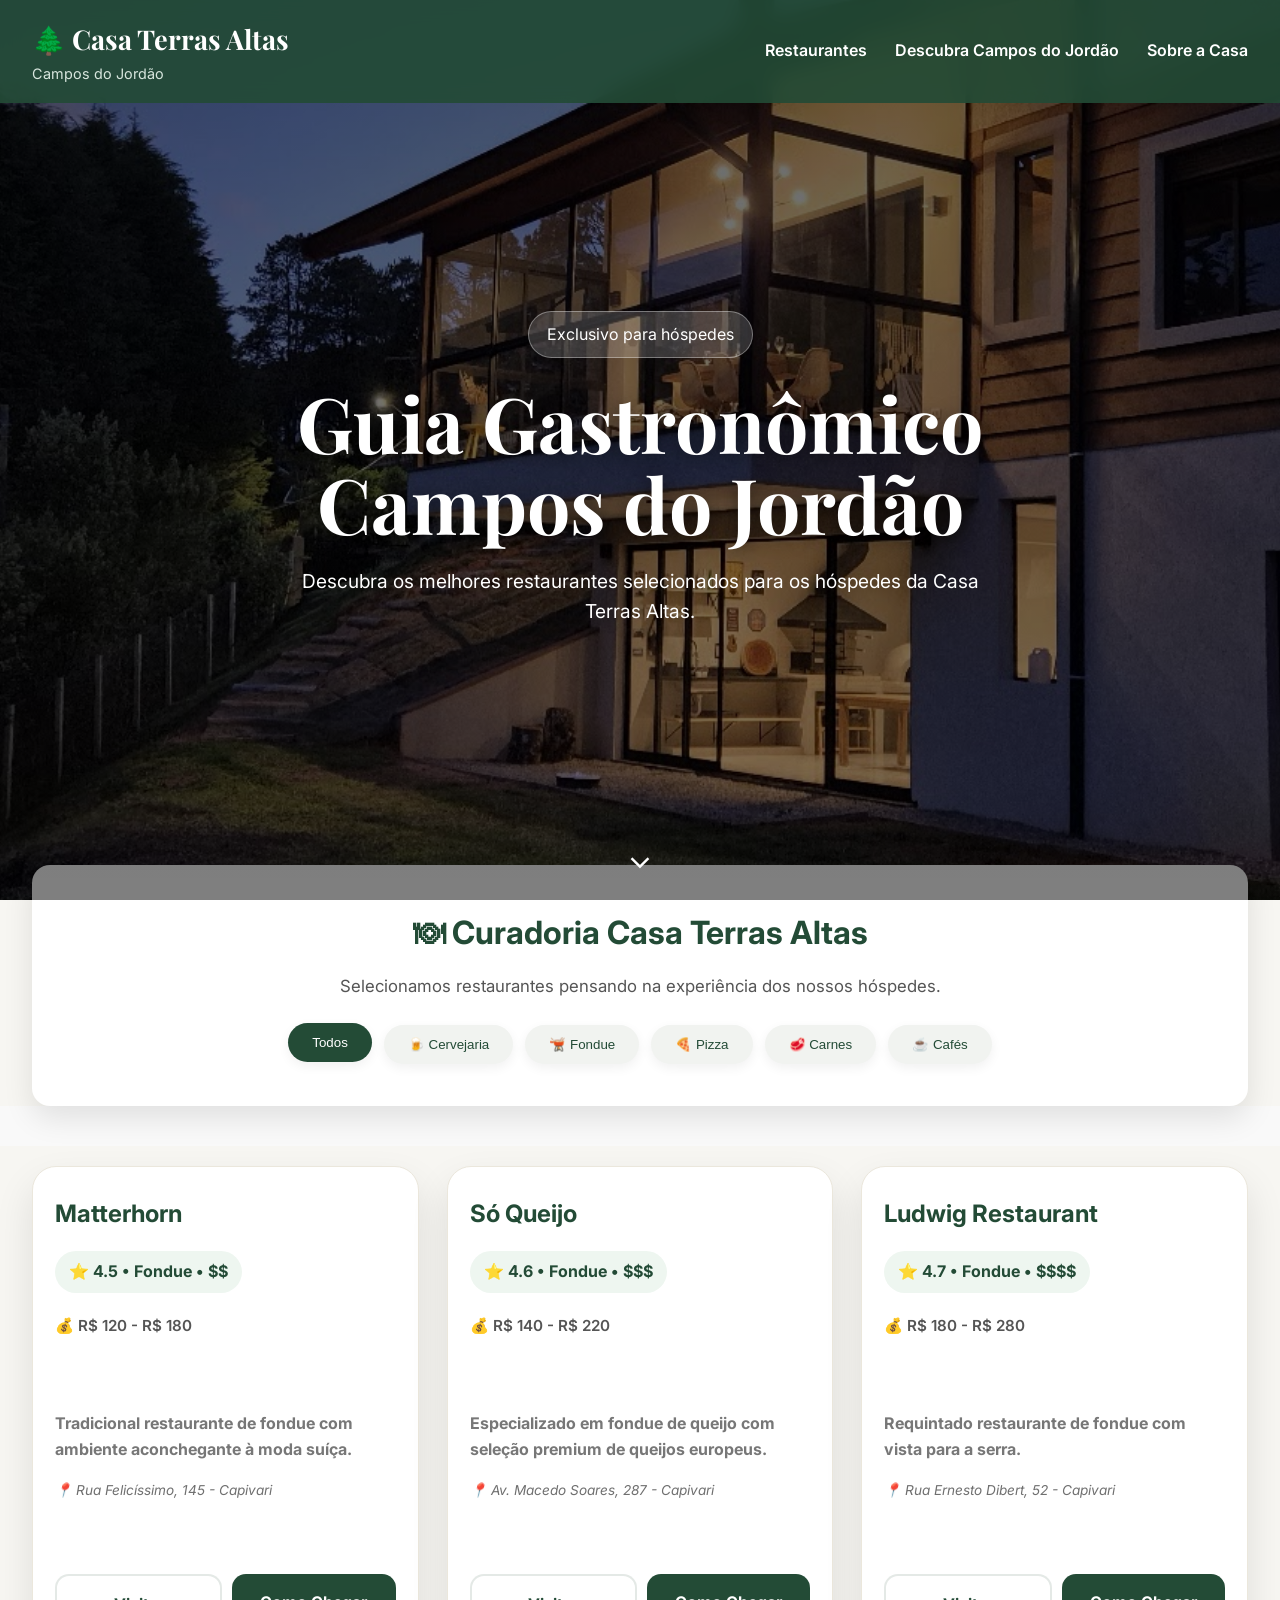
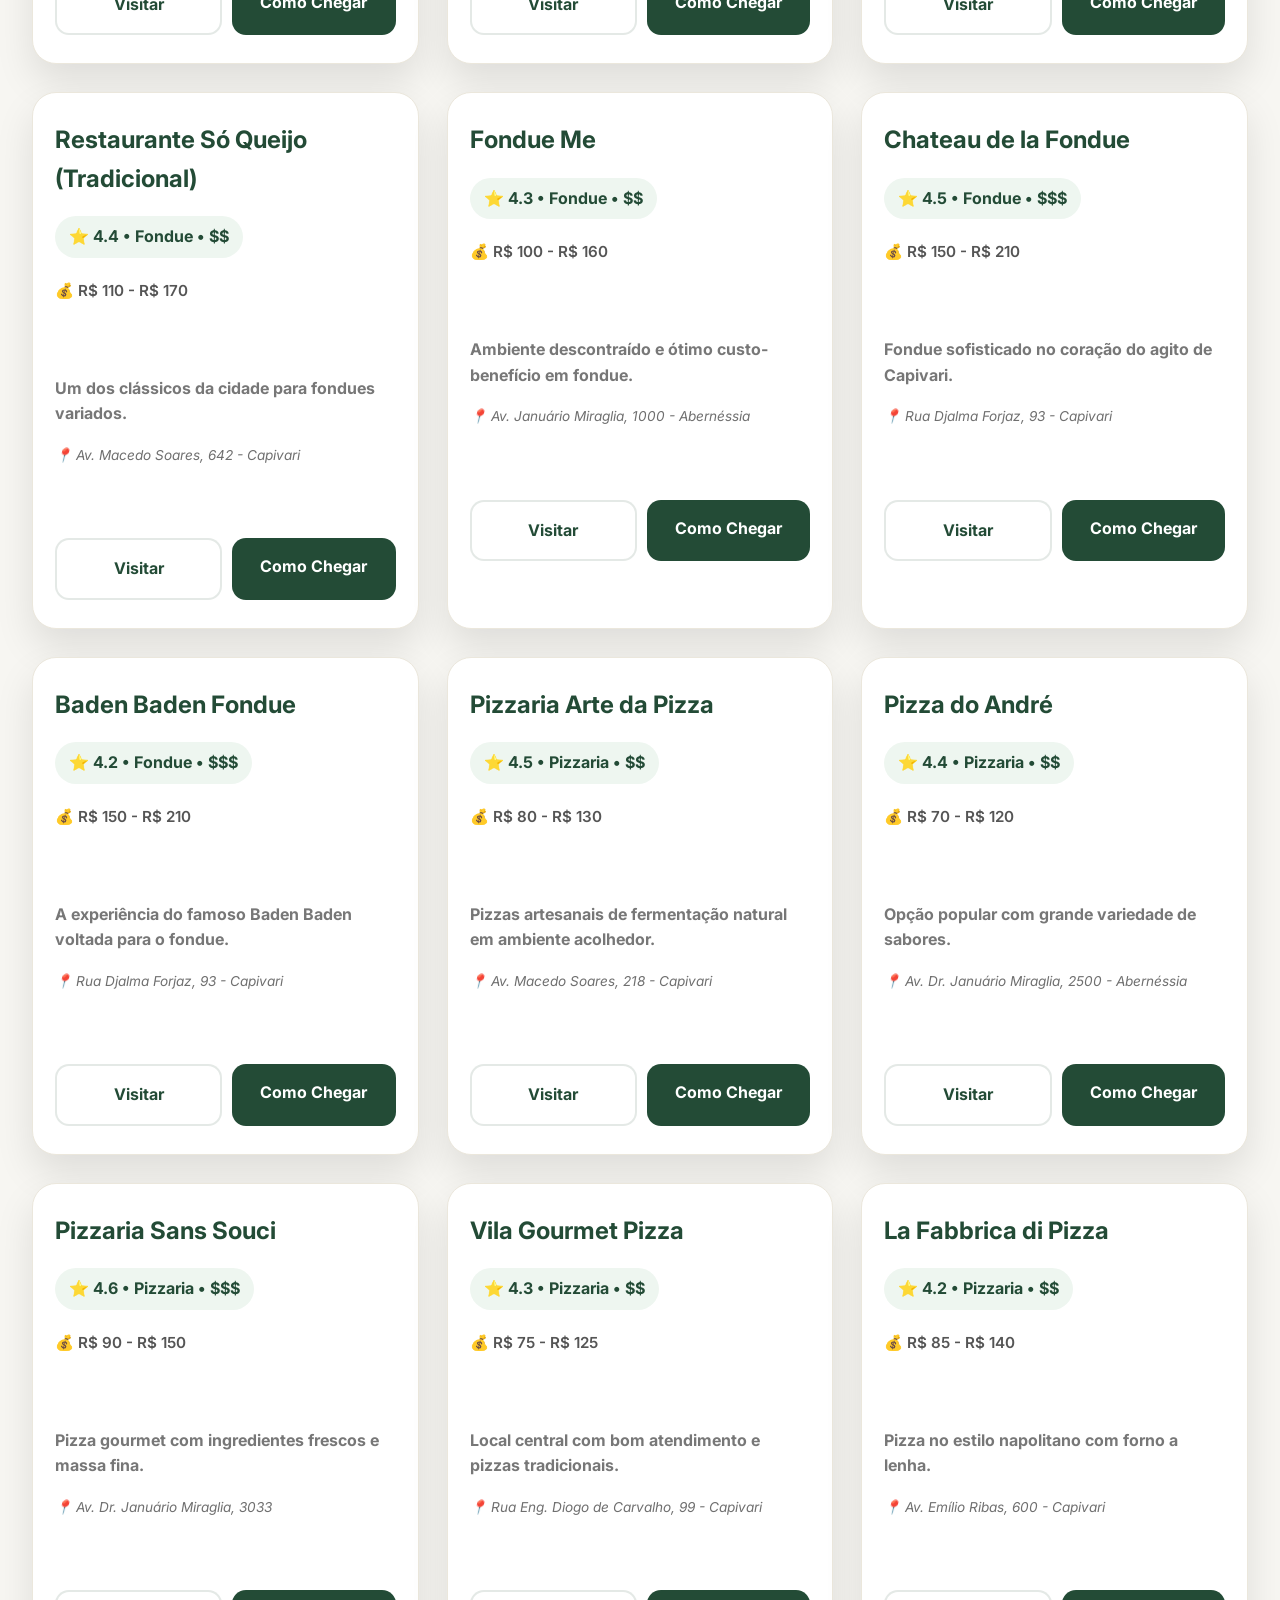
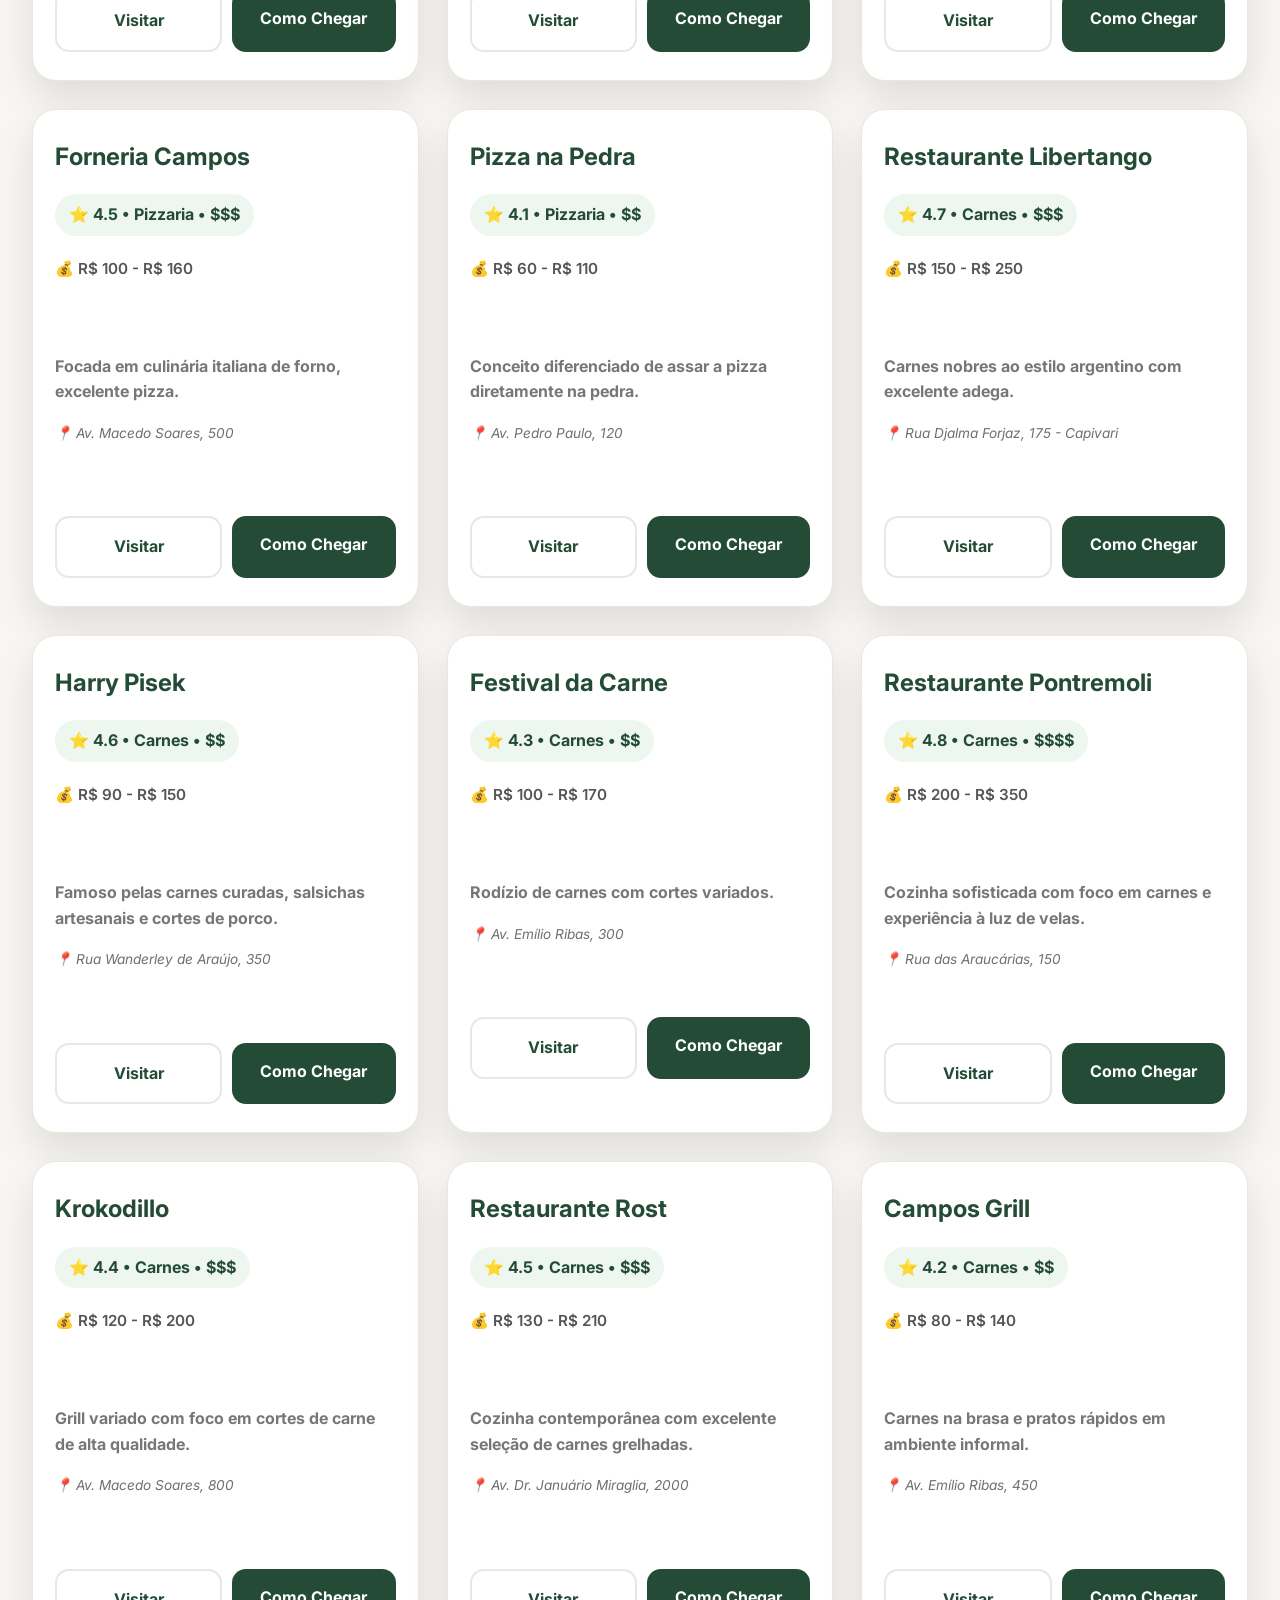
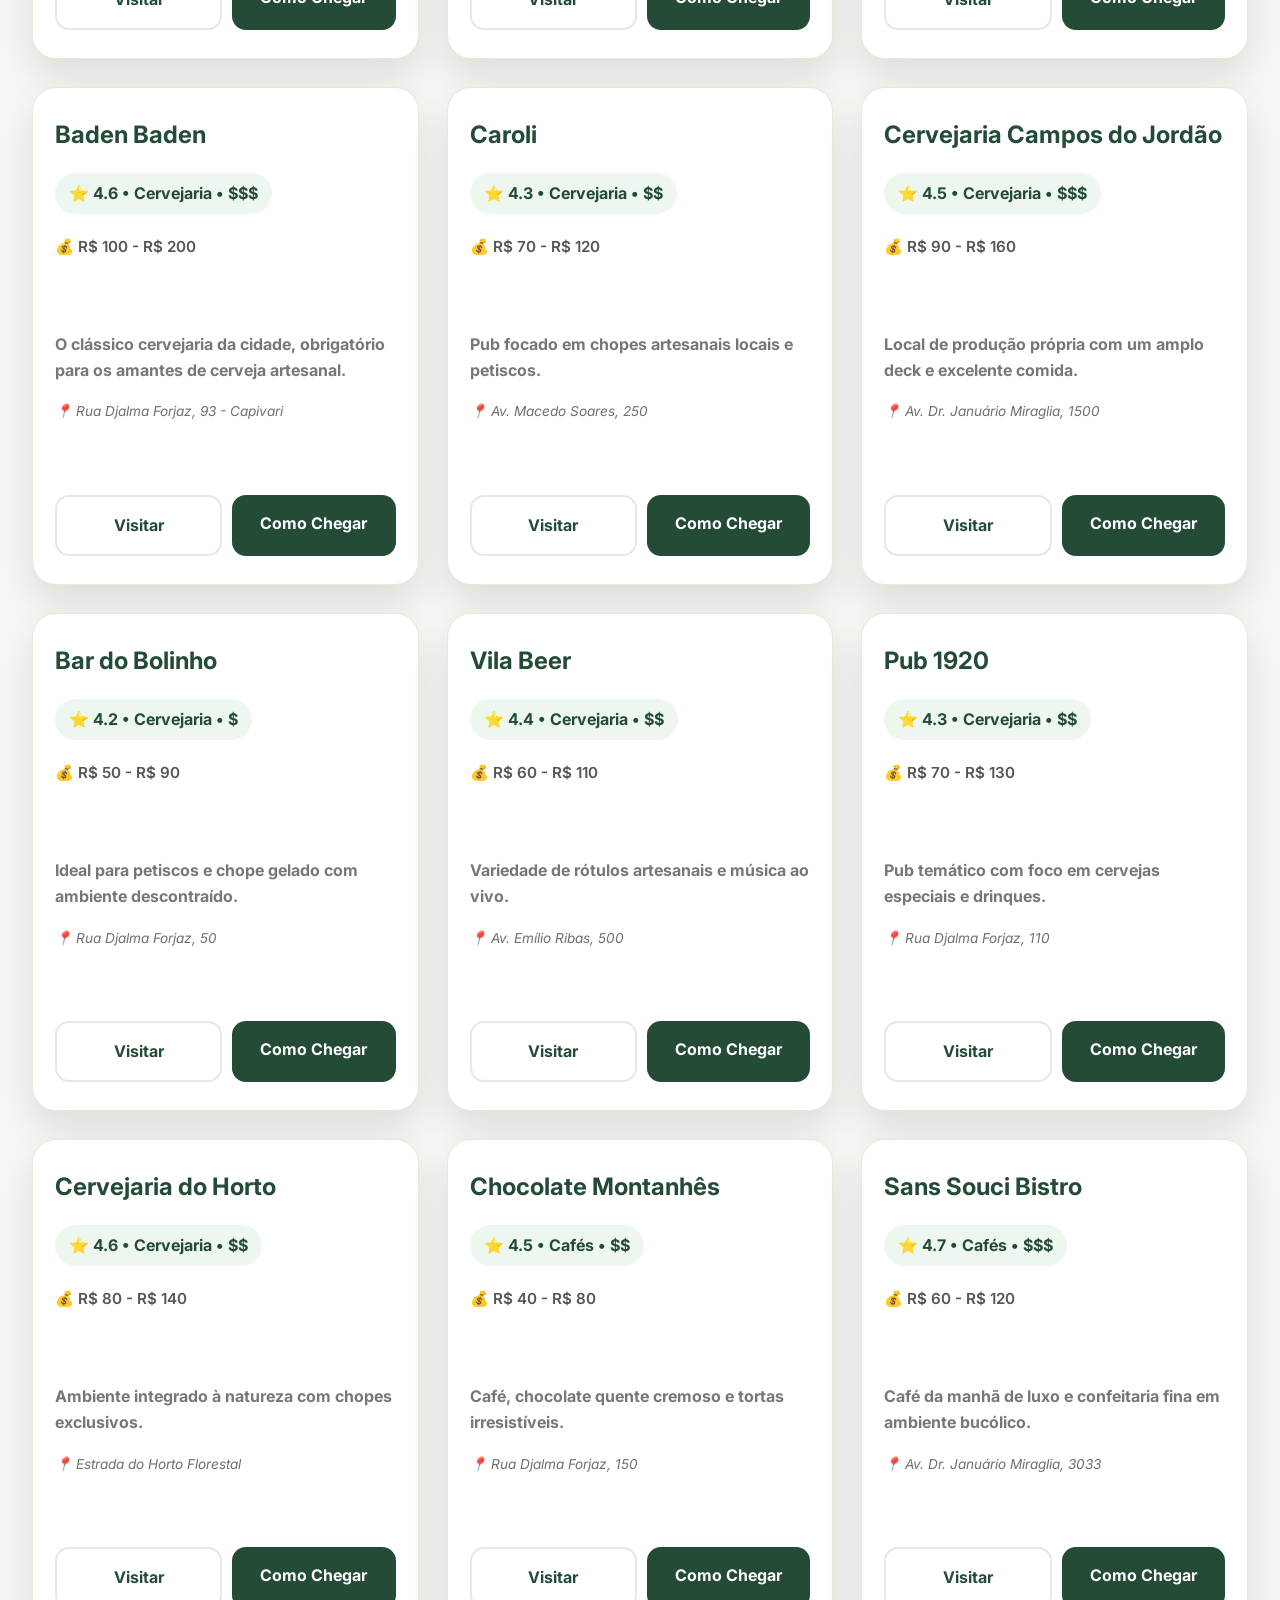
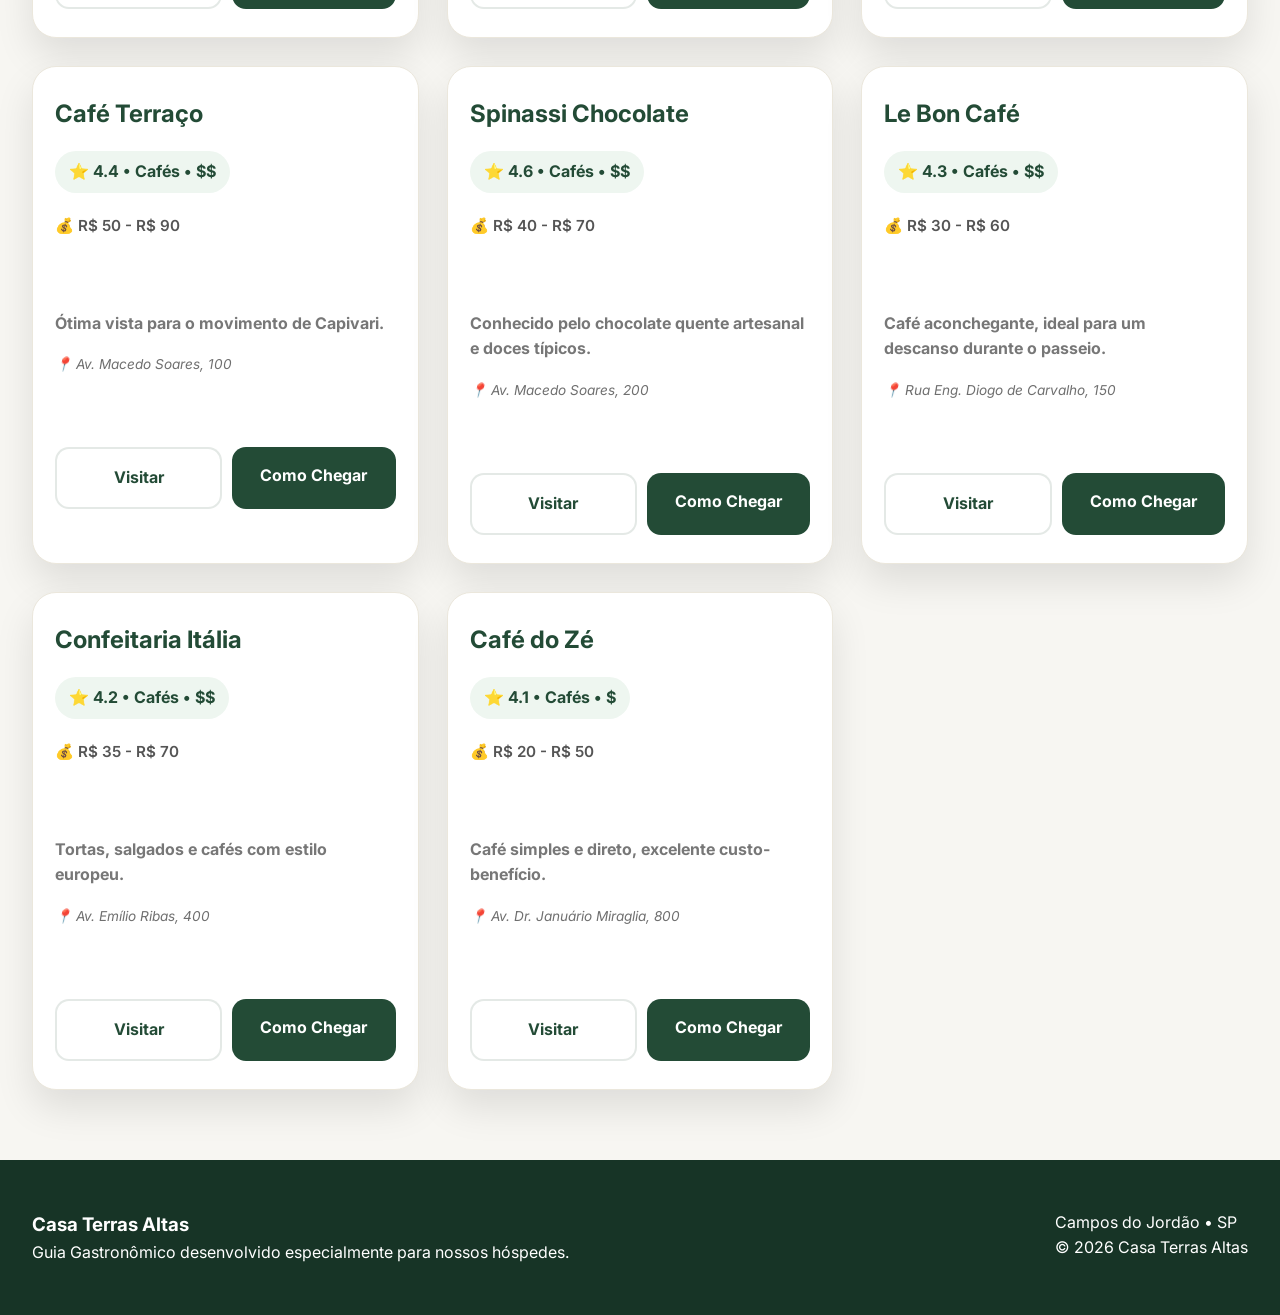
==== index.html @ 81173792 "Add files via upload" ====
<!DOCTYPE html>
<html lang="pt-BR">

<head>

    <meta charset="UTF-8">

    <meta name="viewport"
        content="width=device-width, initial-scale=1.0">

    <title>

        Guia Gastronômico • Casa Terras Altas

    </title>

    <meta name="description"
        content="Os melhores restaurantes de Campos do Jordão para hóspedes da Casa Terras Altas.">

    <link rel="preconnect"
        href="https://fonts.googleapis.com">

    <link rel="preconnect"
        href="https://fonts.gstatic.com"
        crossorigin>

    <link href="https://fonts.googleapis.com/css2?family=Inter:wght@300;400;500;600;700&family=Playfair+Display:wght@600;700&display=swap"
        rel="stylesheet">

    <link rel="stylesheet"
        href="style.css">

</head>

<body>

<header>

<div class="container">

<div class="logo">

<h1>

🌲 Casa Terras Altas

</h1>

<p>

Campos do Jordão

</p>

</div>

<nav>
            <a href="index.html">Restaurantes</a>
            <a href="o_que_fazer.html">Descubra Campos do Jordão</a>
            <a href="sobre_a_casa.html">Sobre a Casa</a>
        </nav>

</div>

</header>


<section class="hero">
    <img class="hero-bg" src="hero_casa_terras_altas.png" alt="Casa Terras Altas">
    <div class="hero-overlay"></div>
    <div class="hero-content">
        <span class="hero-tag">Exclusivo para hóspedes</span>
        <h2>Guia Gastronômico<br>Campos do Jordão</h2>
        <p>Descubra os melhores restaurantes selecionados para os hóspedes da Casa Terras Altas.</p>
    </div>
    <div class="scroll-down">⌄</div>
</section>


<section class="intro">
<div class="container">
<div class="intro-card">
<h3>🍽 Curadoria Casa Terras Altas</h3>
<p>Selecionamos restaurantes pensando na experiência dos nossos hóspedes.</p>
<div class="intro-features experience-grid">
    <button class="active" onclick="filtrarPorExperiencia('Todos')">Todos</button>
    <button onclick="filtrarPorExperiencia('cervejaria')">🍺 Cervejaria</button>
    <button onclick="filtrarPorExperiencia('fondue')">🫕 Fondue</button>
    <button onclick="filtrarPorExperiencia('pizza')">🍕 Pizza</button>
    <button onclick="filtrarPorExperiencia('carnes')">🥩 Carnes</button>
    <button onclick="filtrarPorExperiencia('cafés')">☕ Cafés</button>
</div>
</div>
</div>
</section>

<section class="collections">
    <div class="container">
        <!-- Coleções removidas daqui -->
    </div>
</section>
<main>

<div class="container">

<section

id="restaurantGrid"

class="restaurant-grid">

<!--

Todos os cards serão criados automaticamente
pelo script.js

-->

</section>

</div>

</main>
<footer>

<div class="container footer-content">

<div>

<h3>

Casa Terras Altas

</h3>

<p>

Guia Gastronômico desenvolvido especialmente para nossos hóspedes.

</p>

</div>

<div>

<p>

Campos do Jordão • SP

</p>

<p>

© 2026 Casa Terras Altas

</p>

</div>

</div>

</footer>

<script src="script.js"></script>

</body>

</html>
---- style.css ----
/* ==========================================================
   Guia Gastronômico Casa Terras Altas
   style.css - V1
   ========================================================== */

:root{
  --primary:#234b36;
  --primary-dark:#173426;
  --accent:#d4af37;
  --bg:#f7f6f2;
  --white:#ffffff;
  --text:#2c2c2c;
  --muted:#6f6f6f;
  --radius:18px;
  --shadow:0 12px 30px rgba(0,0,0,.10);
  --container:1200px;
}

*{margin:0;padding:0;box-sizing:border-box}

html{scroll-behavior:smooth}

body{
  font-family:Inter,Arial,sans-serif;
  background:var(--bg);
  color:var(--text);
  line-height:1.6;
}

img{display:block;max-width:100%}

a{text-decoration:none;color:inherit}

.container{
  width:min(92%,var(--container));
  margin:auto;
}

header{
  position:fixed;
  top:0;
  left:0;
  width:100%;
  z-index:1000;
  background:rgba(35,75,54,.90);
  backdrop-filter:blur(10px);
}

header .container{
  display:flex;
  justify-content:space-between;
  align-items:center;
  padding:18px 0;
}

.logo h1{
  color:#fff;
  font-family:"Playfair Display",serif;
  font-size:1.7rem;
}

.logo p{
  color:#d8e6de;
  font-size:.9rem;
}

nav{
  display:flex;
  gap:28px;
}

nav a{
  color:#fff;
  font-weight:600;
  transition:.3s;
}

nav a:hover{
  color:var(--accent);
}

.hero{
  min-height:85vh;
  background:
  linear-gradient(rgba(0,0,0,.45),rgba(0,0,0,.55)),
  url("https://images.unsplash.com/photo-1516483638261-f4dbaf036963?auto=format&fit=crop&w=1800&q=80")
  center/cover no-repeat;
  display:flex;
  align-items:center;
  justify-content:center;
  text-align:center;
  padding:120px 20px 60px;
}

.hero-content{
  max-width:760px;
}

.hero-tag{
  display:inline-block;
  background:rgba(255,255,255,.15);
  color:#fff;
  border:1px solid rgba(255,255,255,.25);
  padding:10px 18px;
  border-radius:50px;
  margin-bottom:20px;
}

.hero h2{
  color:#fff;
  font-family:"Playfair Display",serif;
  font-size:clamp(2.4rem,5vw,4.5rem);
  margin-bottom:18px;
}

.hero p{
  color:#eee;
  font-size:1.15rem;
  margin-bottom:35px;
}

.search-box{
  display:flex;
  gap:12px;
  justify-content:center;
  flex-wrap:wrap;
}

.search-box input{
  width:min(520px,100%);
  padding:18px 22px;
  border:none;
  border-radius:999px;
  font-size:1rem;
}

.search-box button{
  background:var(--accent);
  border:none;
  border-radius:999px;
  padding:18px 28px;
  font-weight:700;
  cursor:pointer;
}

.intro{
  margin-top:-50px;
  position:relative;
}

.intro-card{
  background:#fff;
  border-radius:var(--radius);
  padding:36px;
  box-shadow:var(--shadow);
}

/* Seção de Experiências e Coleções */
.categories {
    padding: 40px 0;
}

.experience-grid, .collections-grid {
    display: flex;
    flex-wrap: wrap;
    gap: 12px;
    margin-top: 20px;
    justify-content: center;
}

.categories h2, .collections h3 {
    text-align: center;
    margin-bottom: 10px;
    color: var(--primary);
    font-family: 'Playfair Display', serif;
}

.collections {
    padding: 20px 0;
    background-color: #f9f9f9;
}

.categories button, .collections-grid button {
    padding: 12px 24px;
    border: none;
    border-radius: 25px;
    background: white;
    color: var(--primary);
    font-weight: 500;
    cursor: pointer;
    transition: all 0.3s ease;
    box-shadow: 0 4px 12px rgba(0,0,0,0.06);
}

.categories button:hover, .collections-grid button:hover, 
.categories button.active {
    background: var(--primary);
    color: white;
    transform: translateY(-2px);
}

.stats{
  padding:30px 0 50px;
}

.stats .container{
  display:grid;
  grid-template-columns:repeat(auto-fit,minmax(180px,1fr));
  gap:20px;
}

.stats .container>div{
  background:#fff;
  border-radius:var(--radius);
  padding:28px;
  text-align:center;
  box-shadow:var(--shadow);
}

.stats strong{
  display:block;
  font-size:2rem;
  color:var(--primary);
}

.restaurant-grid{
  display:grid;
  grid-template-columns:repeat(auto-fit,minmax(330px,1fr));
  gap:28px;
  padding:20px 0 70px;
}

.restaurant-card{
  background:#fff;
  border-radius:var(--radius);
  overflow:hidden;
  box-shadow:var(--shadow);
  transition:.3s;
}

.restaurant-card:hover{
  transform:translateY(-8px);
}

.restaurant-card img{
  height:240px;
  width:100%;
  object-fit:cover;
}

.restaurant-content{
  padding:22px;
}

.restaurant-content h3{
  margin-bottom:10px;
}

/* estilo para cards sem imagem */
.restaurant-card.no-image .restaurant-content,
.restaurant-content.no-image{
  padding:28px 22px;
}

.map-button{
  display:inline-block;
  background:var(--primary);
  color:#fff;
  padding:12px 18px;
  border-radius:12px;
  font-weight:700;
  text-decoration:none;
}

.map-button:hover{
  background:var(--primary-dark);
}

/* ações dos cards: dois botões lado a lado */
.card-actions{
  display:flex;
  gap:10px;
  margin-top:8px;
}
.card-actions a,
.card-actions button{
  flex:1;
  text-align:center;
  padding:12px 14px;
  border-radius:12px;
  font-weight:700;
  cursor:pointer;
  border:none;
}
.card-actions .visit-button{
  background:#fff;
  color:var(--primary);
  border:2px solid rgba(35,75,54,.12);
}
.card-actions .visit-button:hover{
  background:#f4f6f4;
}
.card-actions .visit-button.disabled{
  opacity:.55;
  cursor:not-allowed;
}

/* Estilos para informações de preço, horário e endereço */
.price-info{
  font-weight:600;
  color:var(--accent);
  margin:10px 0 8px 0 !important;
  font-size:0.95rem;
}

.horario-info{
  font-size:0.9rem;
  color:var(--primary);
  margin:4px 0 8px 0 !important;
  font-weight:500;
}

.endereco-info{
  font-size:0.85rem;
  color:var(--muted);
  margin:8px 0 0 0 !important;
  font-style:italic;
}

@media (max-width:420px){
  .card-actions{flex-direction:column}
}

footer{
  background:var(--primary-dark);
  color:#fff;
  padding:50px 0;
}

.footer-content{
  display:flex;
  justify-content:space-between;
  gap:30px;
  flex-wrap:wrap;
}

@media (max-width:768px){

nav{
 display:none;
}

.hero{
 min-height:70vh;
}

.hero h2{
 font-size:2.5rem;
}

.restaurant-grid{
 grid-template-columns:1fr;
}

.footer-content{
 flex-direction:column;
}

}


/* ===== Sprint 1 Hero ===== */
.hero{
 min-height:100vh;
 background:
 linear-gradient(rgba(0,0,0,.50),rgba(0,0,0,.60)),
 url("https://images.unsplash.com/photo-1519046904884-53103b34b206?auto=format&fit=crop&w=1800&q=80")
 center/cover no-repeat;
}
.hero-content{max-width:900px}
.hero-tag{font-size:1rem;padding:12px 22px;}
.hero h2{font-size:clamp(3rem,6vw,5rem);line-height:1.1}
.hero p{font-size:1.25rem;max-width:720px;margin:25px auto 35px}
.search-box input{
 width:min(700px,95%);
 padding:22px 28px;
 font-size:1.08rem;
 box-shadow:0 10px 30px rgba(0,0,0,.25);
}
.scroll-down{
 position:absolute;
 bottom:30px;
 left:50%;
 transform:translateX(-50%);
 color:white;
 font-size:2.2rem;
 animation:bounce 2s infinite;
}
@keyframes bounce{
0%,100%{transform:translateX(-50%) translateY(0)}
50%{transform:translateX(-50%) translateY(10px)}
}


/* ===== Sprint 2 ===== */
.intro{margin-top:-35px}
.intro-card{
padding:42px;
text-align:center;
}
.intro-card h3{
font-size:2rem;
color:var(--primary);
margin-bottom:15px;
}
.intro-card p{
font-size:1.05rem;
margin-bottom:25px;
color:#555;
}
.intro-features{
display:flex;
justify-content:center;
gap:15px;
flex-wrap:wrap;
}
.intro-features span{
background:#f4f6f4;
padding:12px 18px;
border-radius:30px;
font-weight:600;
box-shadow:0 4px 10px rgba(0,0,0,.08);
}
.categories{padding:25px 0 10px;}
.categories button{
padding:14px 22px;
font-weight:600;
border-radius:40px;
}
.categories button:hover,
.categories button.active{
transform:translateY(-2px);
}
.stats{padding:15px 0 35px;}
.stats .container>div{
padding:24px;
border-top:4px solid var(--accent);
}


/* ===== Sprint 3 - Cards ===== */
.container{
  width:min(95%,1450px);
}
.restaurant-grid{
  grid-template-columns:repeat(auto-fit,minmax(360px,1fr));
  gap:22px;
}
.restaurant-card{
  border-radius:22px;
  overflow:hidden;
  border:1px solid #ececec;
  box-shadow:0 12px 28px rgba(0,0,0,.10);
  transition:.35s;
}
.restaurant-card:hover{
 transform:translateY(-8px);
 box-shadow:0 18px 38px rgba(0,0,0,.18);
}
.restaurant-card img{
 height:260px;
}
.restaurant-content{
 padding:24px;
 display:flex;
 flex-direction:column;
 gap:10px;
}
.restaurant-content h3{
 font-size:1.45rem;
 color:#234b36;
}
.restaurant-content p:nth-of-type(1){
 display:inline-block;
 background:#eef7f1;
 width:max-content;
 padding:6px 12px;
 border-radius:30px;
 font-weight:600;
 color:#234b36;
}
.restaurant-content p:nth-of-type(2){
 color:#555;
 line-height:1.7;
 min-height:72px;
}
.restaurant-content p:nth-of-type(3){
 font-weight:600;
 color:#666;
}
.restaurant-content a{
 margin-top:10px;
 display:inline-block;
 background:#234b36;
 color:#fff;
 padding:14px 20px;
 border-radius:12px;
 text-align:center;
 font-weight:700;
 transition:.3s;
}
.restaurant-content a:hover{
 background:#d4af37;
 color:#173426;
}


/* STEP4 HERO */
.hero{position:relative;min-height:100vh;overflow:hidden;display:flex;align-items:center;justify-content:center}
.hero-bg{position:absolute;inset:0;width:100%;height:100%;object-fit:cover;object-position:center center;z-index:0;transform:scale(1.05)}
.hero-overlay{position:absolute;inset:0;background:linear-gradient(rgba(0,0,0,.58),rgba(0,0,0,.50));z-index:1}
.hero-content{position:relative;z-index:2;text-align:center;max-width:900px;padding:40px}
.hero h2{color:#fff;font-size:clamp(3rem,6vw,5rem);line-height:1.05;text-shadow:0 3px 18px rgba(0,0,0,.5)}
.hero p{color:#fff;font-size:1.2rem;max-width:700px;margin:22px auto}
.hero-tag{display:inline-block;background:rgba(255,255,255,.18);border:1px solid rgba(255,255,255,.35);padding:10px 18px;border-radius:30px;color:#fff;margin-bottom:24px}
.search-box{justify-content:center}
.search-box input{width:min(720px,92%);padding:20px 24px;border-radius:40px;border:none;box-shadow:0 15px 35px rgba(0,0,0,.25)}
.scroll-down{position:absolute;bottom:18px;left:50%;transform:translateX(-50%);color:#fff;font-size:2rem;z-index:2}


/* ============================
STEP 4 - PRIORIDADE 2
Categorias + Estatísticas
=============================*/

/* Chips */
.categories{
    margin-top:18px;
    margin-bottom:18px;
}

.categories button{
    padding:16px 26px;
    border-radius:999px;
    border:none;
    background:#fff;
    box-shadow:0 8px 20px rgba(0,0,0,.08);
    font-weight:700;
    transition:.25s;
}

.categories button:hover{
    transform:translateY(-3px);
}

.categories button.active{
    background:#234b36;
    color:#fff;
    box-shadow:0 12px 24px rgba(35,75,54,.35);
}

/* Stats */

.stats{
    margin:10px 0 35px;
}

.stats .stat-card{
    border-radius:18px;
    border:1px solid #ece8dc;
    box-shadow:0 12px 28px rgba(0,0,0,.08);
    transition:.25s;
}

.stats .stat-card:hover{
    transform:translateY(-5px);
}

.stats .number{
    font-size:2.2rem;
    color:#234b36;
    font-weight:800;
}

.stats .label{
    letter-spacing:.5px;
    color:#666;
    font-size:.95rem;
}


/* STEP4 PRIORIDADE3 */
.restaurant-grid{gap:28px}
.restaurant-card{border-radius:24px;overflow:hidden;background:#fff;border:1px solid #ebe7dc;box-shadow:0 18px 38px rgba(0,0,0,.10)}
.restaurant-card img{height:280px;transition:transform .45s}
.restaurant-card:hover img{transform:scale(1.06)}
.restaurant-content{padding:26px}
.restaurant-content h3{color:#234b36;font-size:1.5rem;margin-bottom:8px}
.restaurant-content p:first-of-type{display:inline-block;background:#eef6f0;color:#234b36;padding:8px 14px;border-radius:999px;font-weight:700}
.restaurant-content p:nth-of-type(2){color:#555;line-height:1.7;min-height:72px;margin-top:14px}
.restaurant-content p:nth-of-type(3){margin-top:8px;font-weight:700;color:#777}
.restaurant-content a{display:block;margin-top:18px;text-align:center;background:#234b36;color:#fff;padding:16px;border-radius:14px;font-weight:700}
.restaurant-content a:hover{background:#d4af37;color:#173426}
.intro-features {
    display: flex;
    flex-wrap: wrap;
    gap: 12px;
    margin-top: 20px;
    justify-content: center;
}

.intro-features button {
    padding: 12px 24px;
    border: none;
    border-radius: 25px;
    background: #f1f3f0;
    color: var(--primary);
    font-weight: 500;
    cursor: pointer;
    transition: all 0.3s ease;
    box-shadow: 0 4px 12px rgba(0,0,0,0.06);
}

.intro-features button:hover, 
.intro-features button.active {
    background: var(--primary);
    color: white;
    transform: translateY(-2px);
}
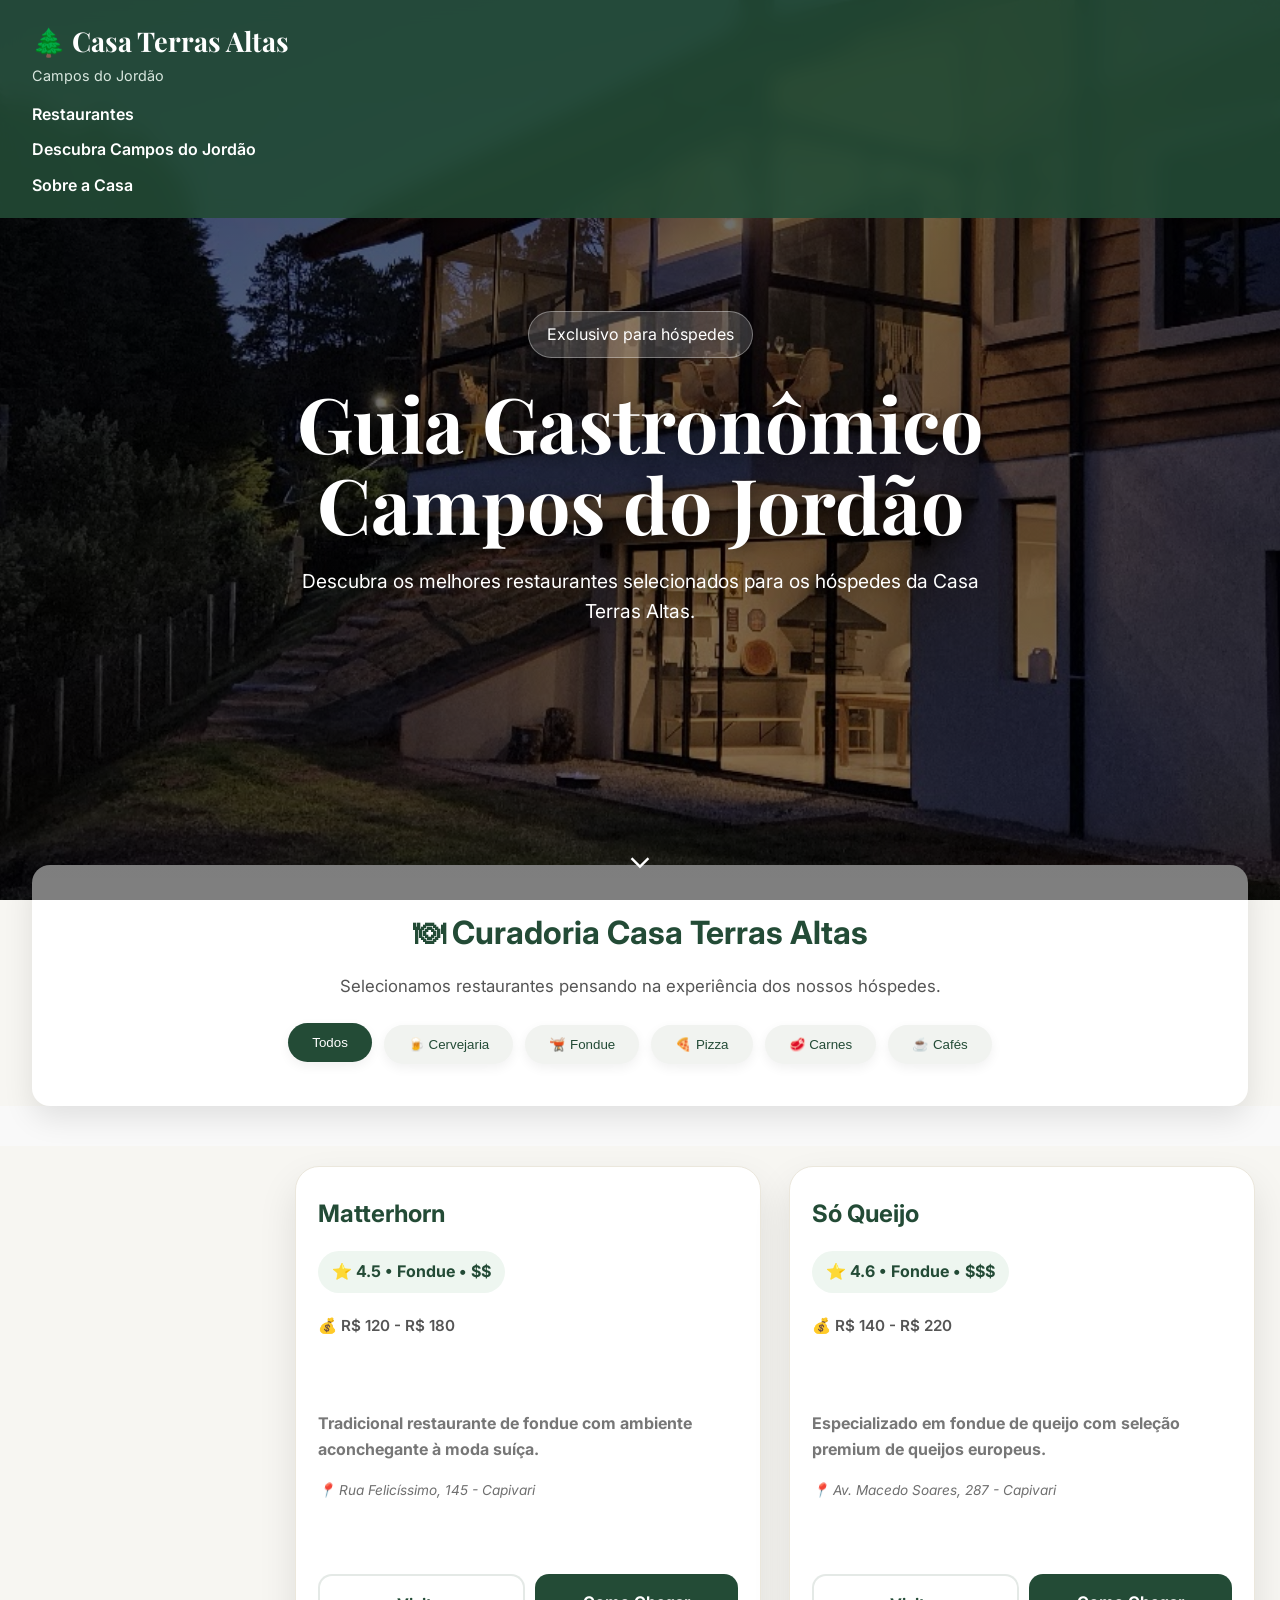
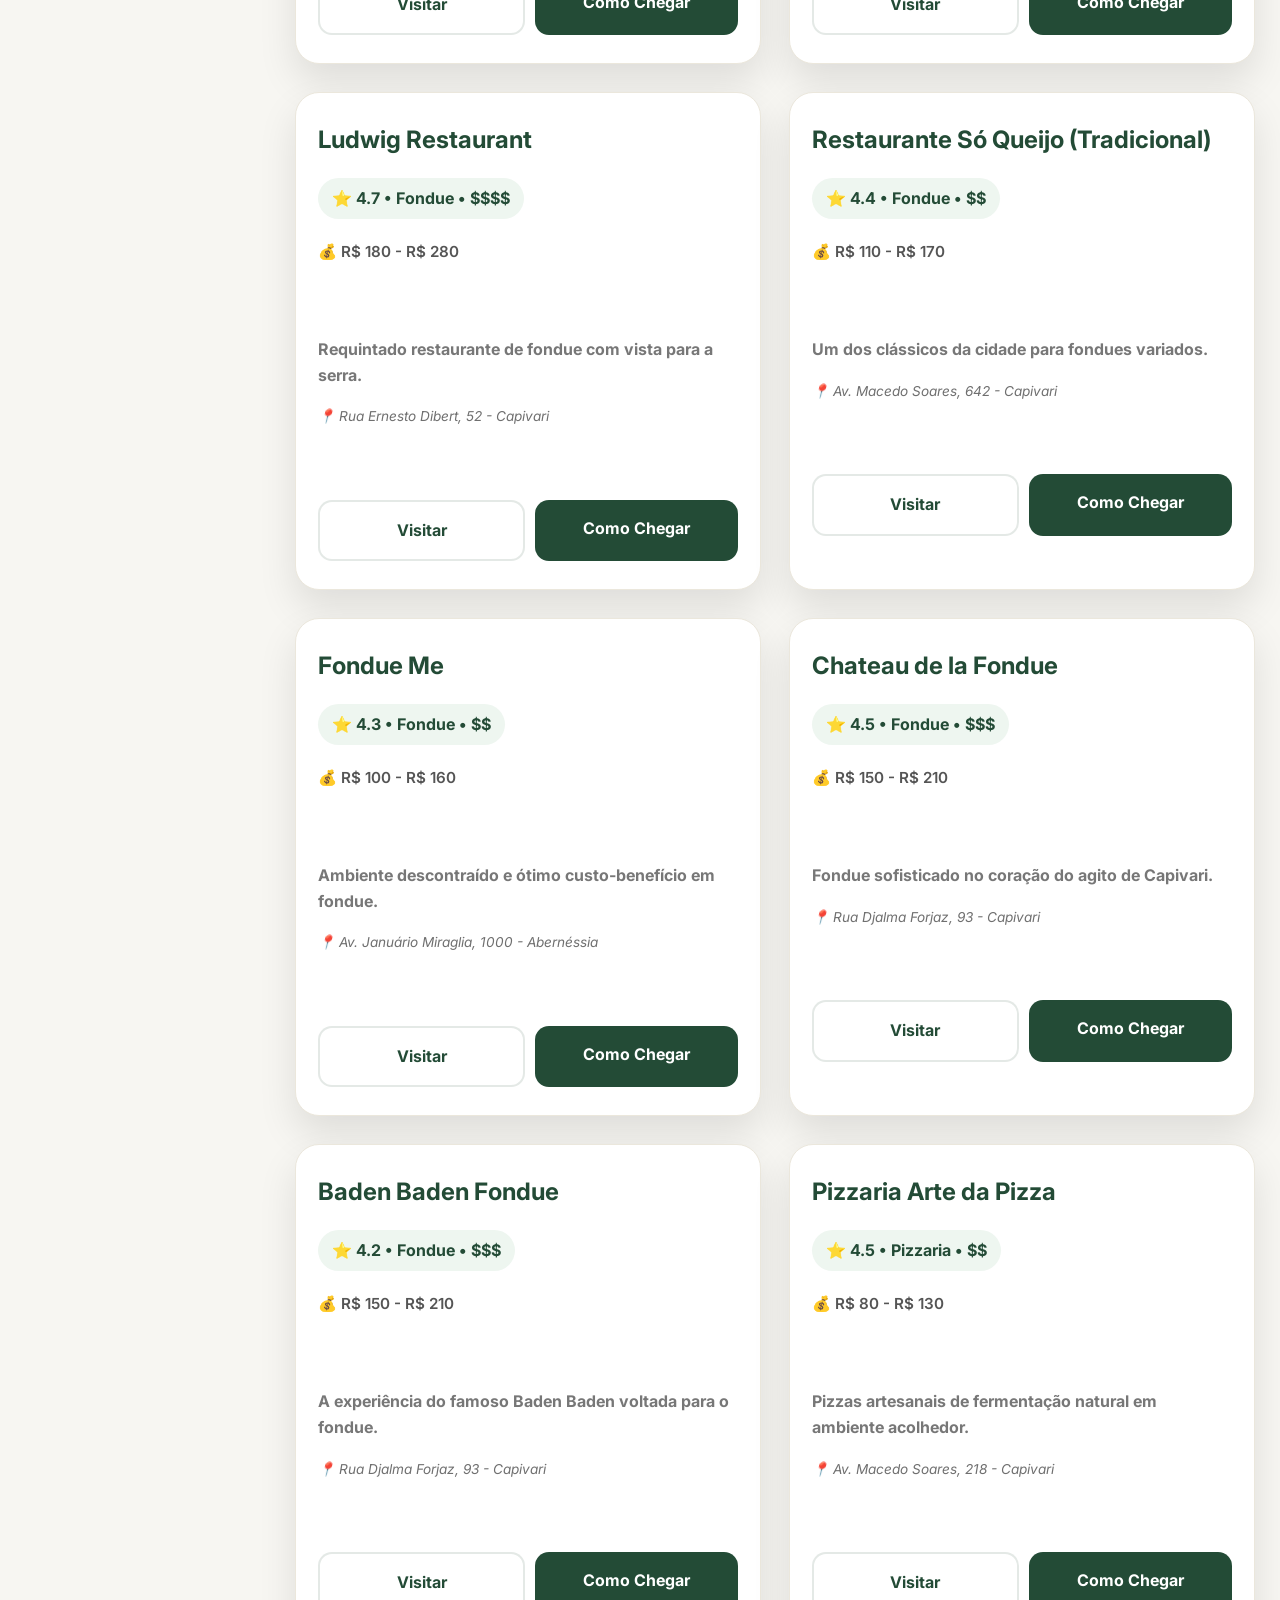
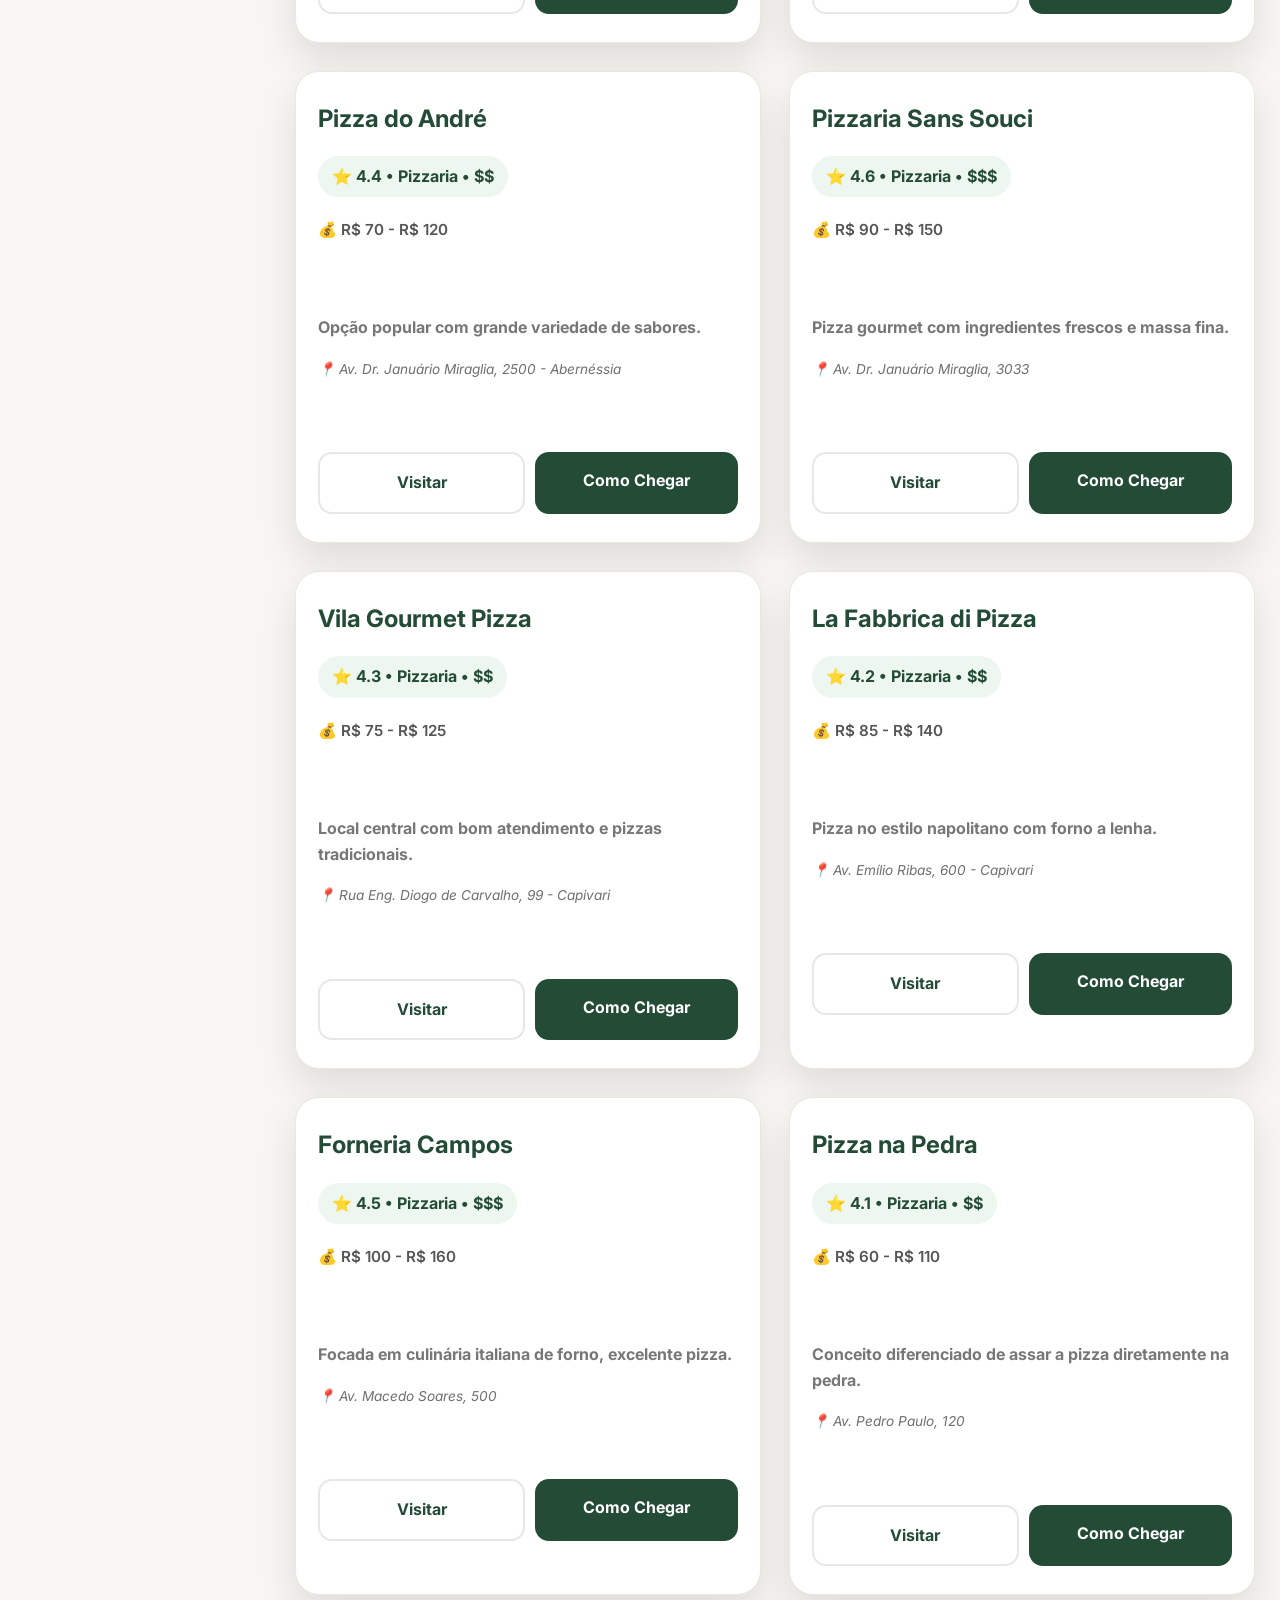
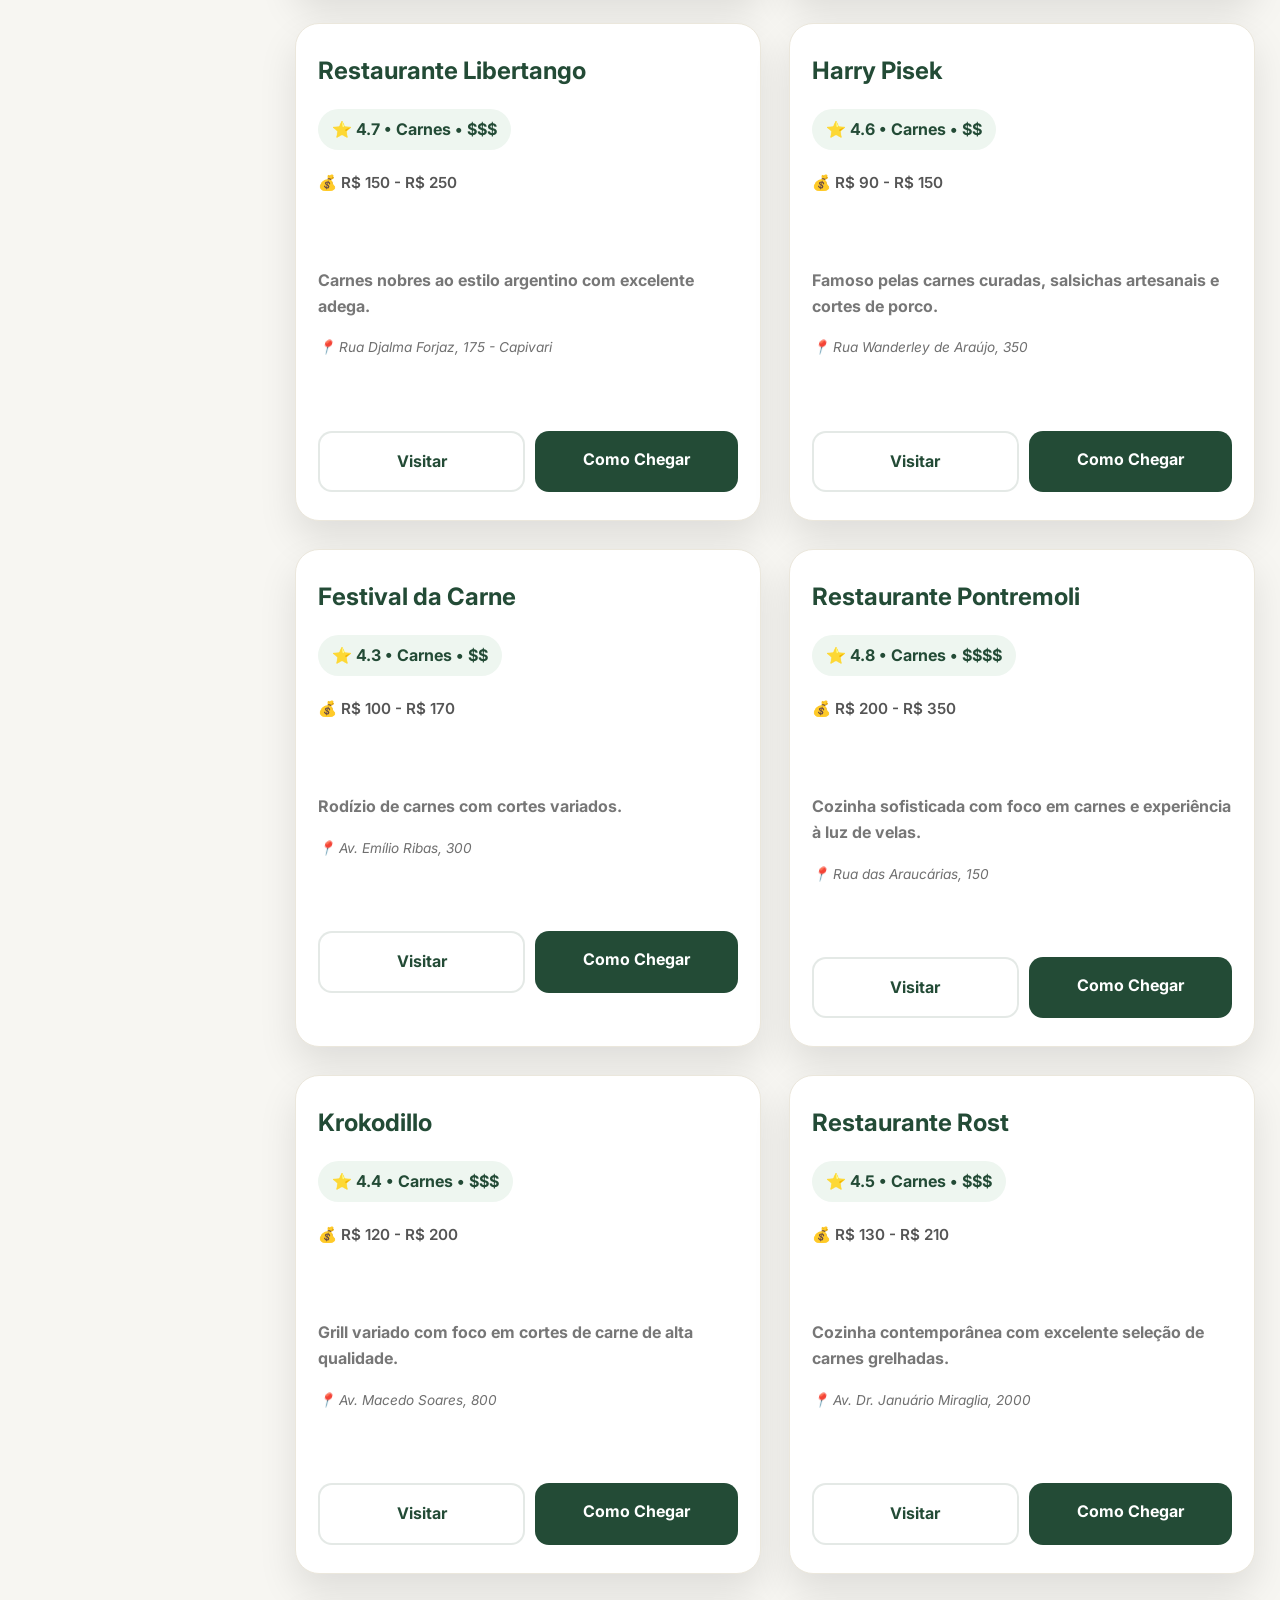
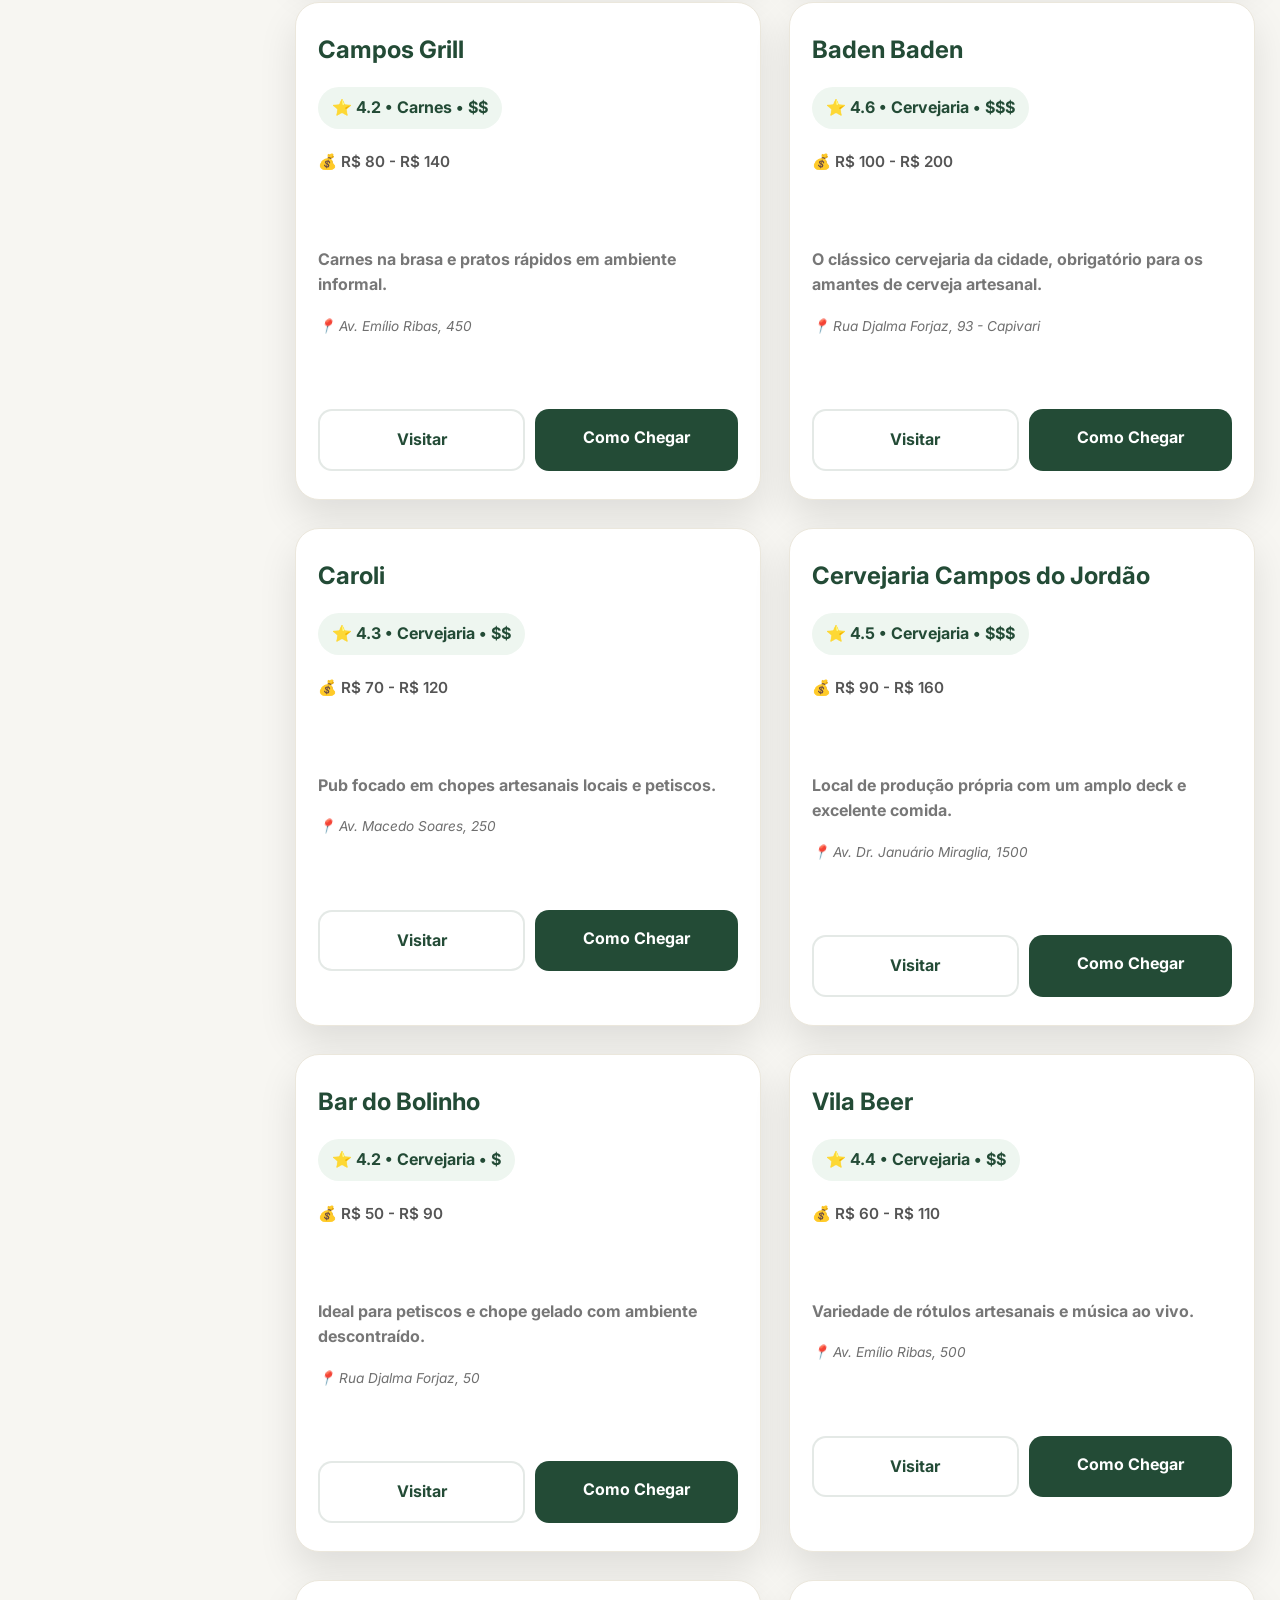
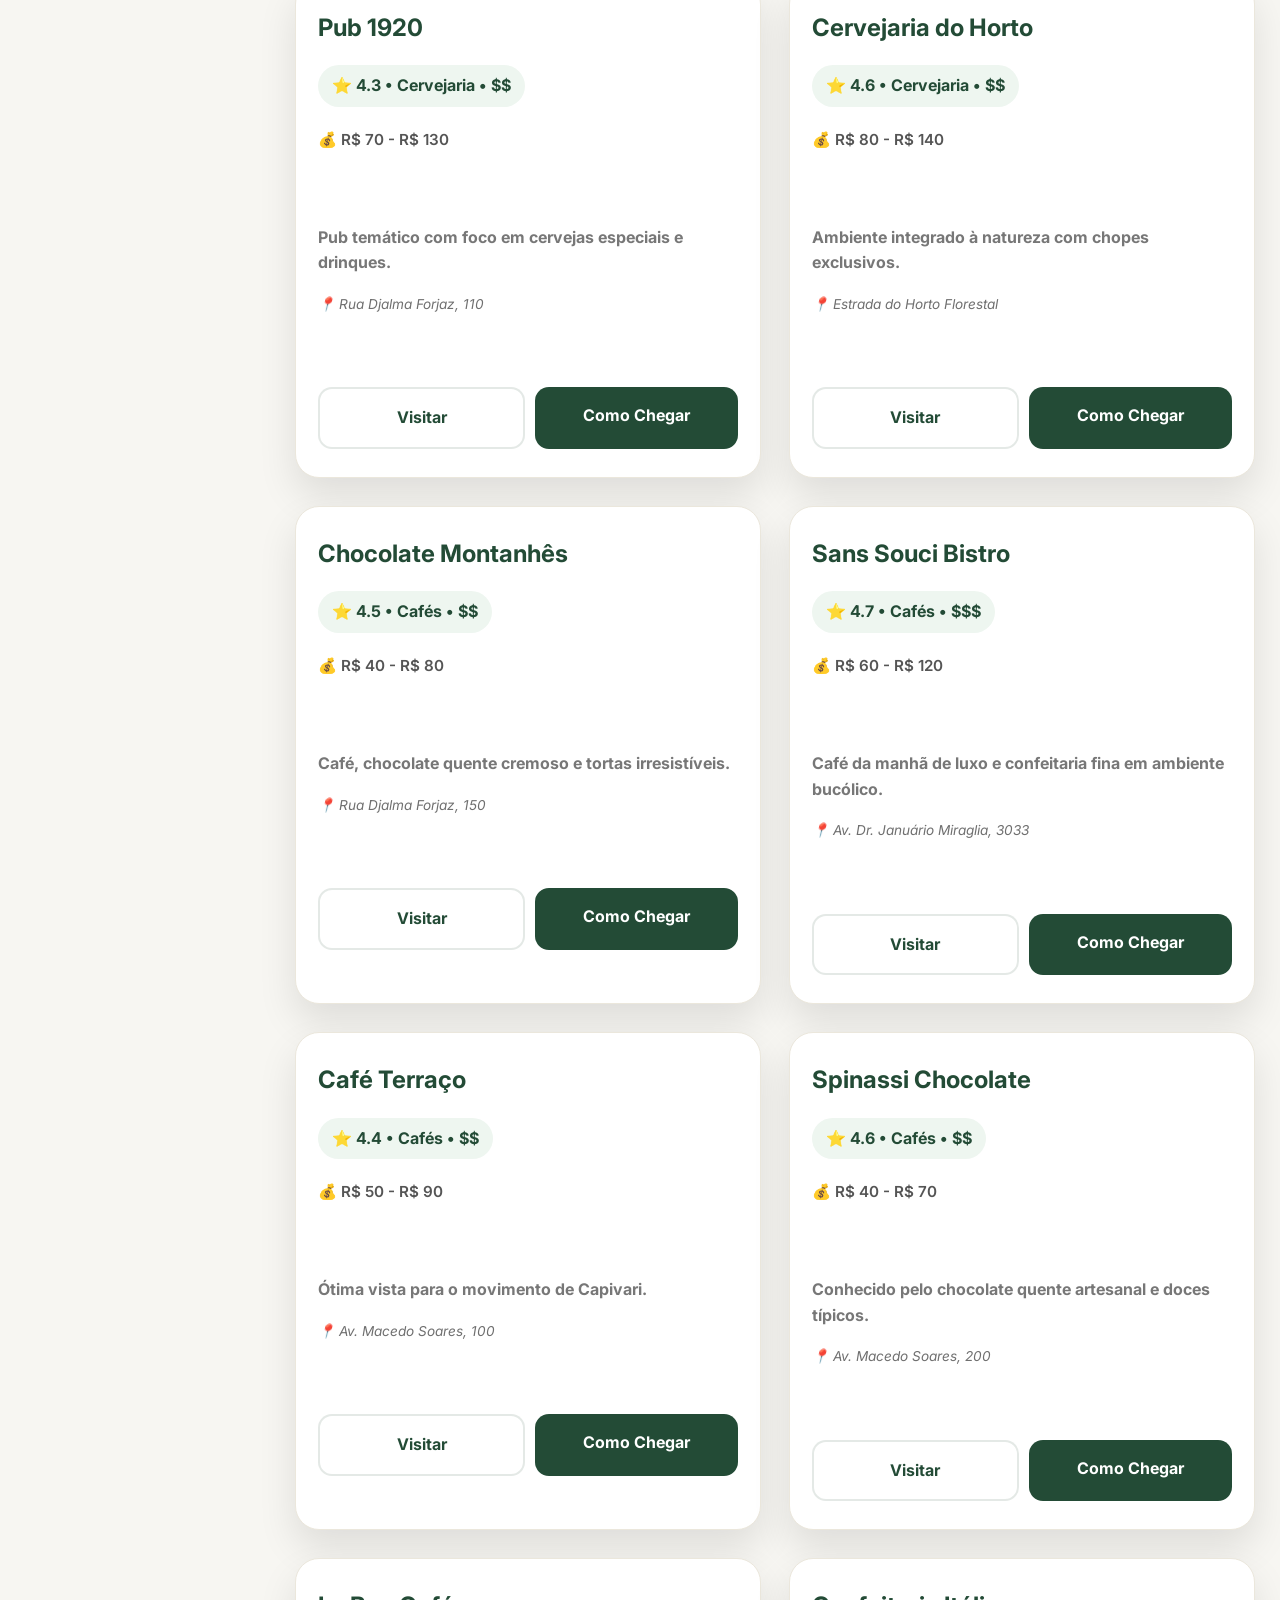
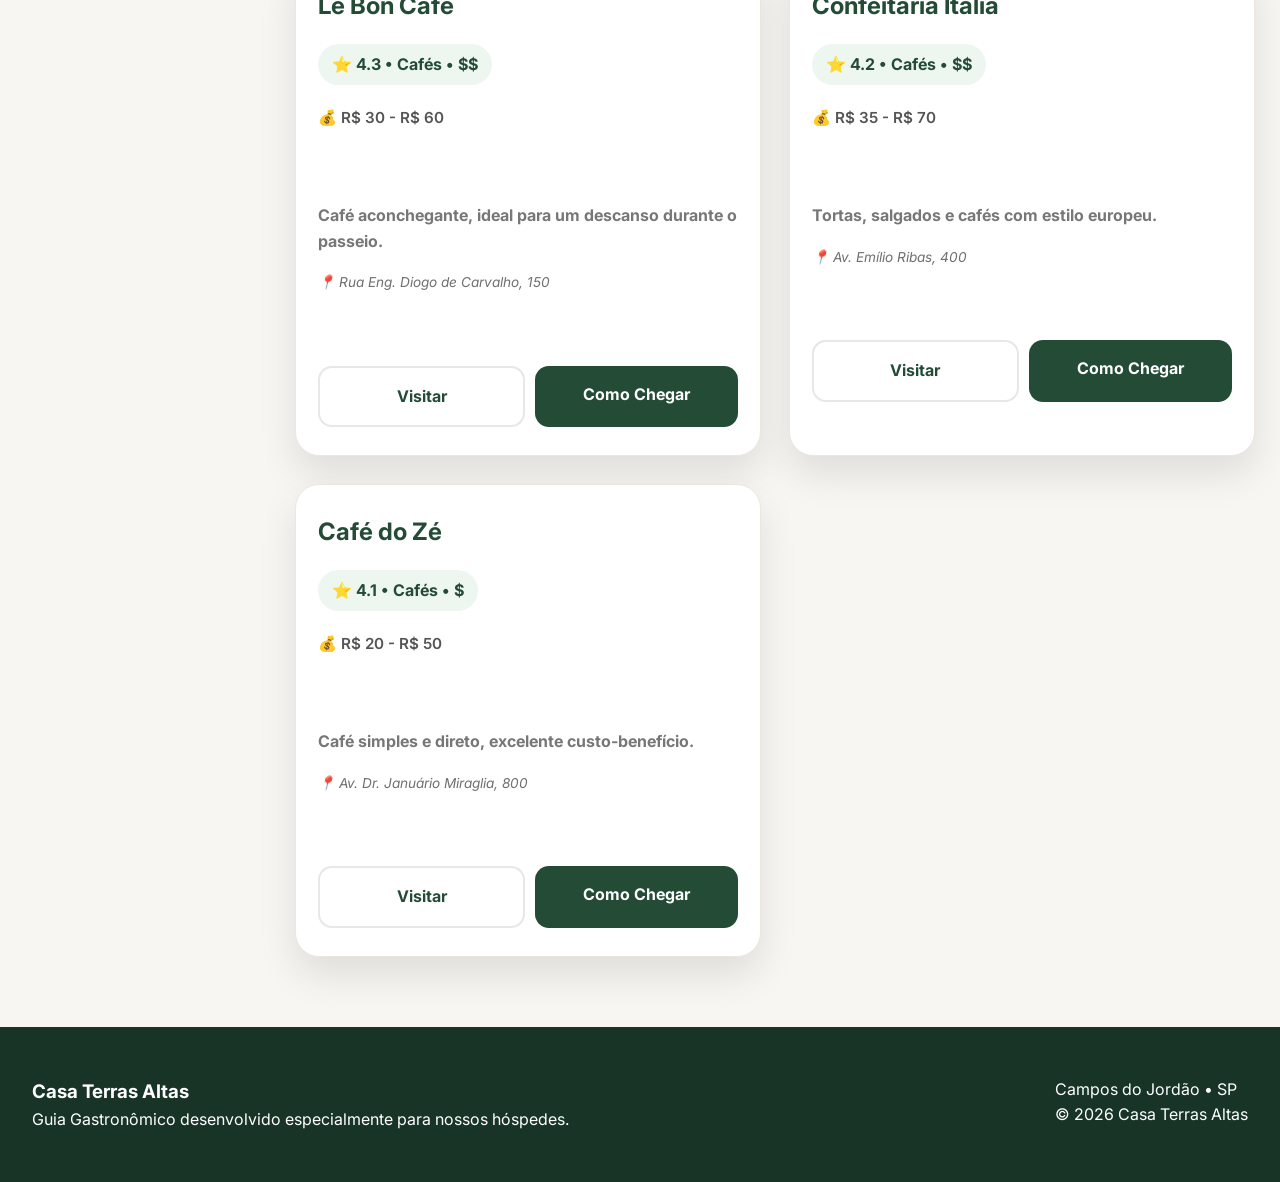
==== commit b7ecb88f: "Add files via upload" ====
--- a/index.html
+++ b/index.html
@@ -35,33 +35,17 @@
 <body>
 
 <header>
-
-<div class="container">
-
-<div class="logo">
-
-<h1>
-
-🌲 Casa Terras Altas
-
-</h1>
-
-<p>
-
-Campos do Jordão
-
-</p>
-
+<div class="container" style="display: flex; flex-direction: column; align-items: flex-start; padding: 20px 0;">
+    <div class="logo">
+        <h1>🌲 Casa Terras Altas</h1>
+        <p>Campos do Jordão</p>
+    </div>
+    <div class="nav-links" style="display: flex; flex-direction: column; gap: 10px; margin-top: 15px;">
+        <a href="index.html" style="color: white; font-weight: 600; text-decoration: none;">Restaurantes</a>
+        <a href="o_que_fazer.html" style="color: white; font-weight: 600; text-decoration: none;">Descubra Campos do Jordão</a>
+        <a href="sobre_a_casa.html" style="color: white; font-weight: 600; text-decoration: none;">Sobre a Casa</a>
+    </div>
 </div>
-
-<nav>
-            <a href="index.html">Restaurantes</a>
-            <a href="o_que_fazer.html">Descubra Campos do Jordão</a>
-            <a href="sobre_a_casa.html">Sobre a Casa</a>
-        </nav>
-
-</div>
-
 </header>
 
 
--- a/style.css
+++ b/style.css
@@ -627,3 +627,33 @@
     color: white;
     transform: translateY(-2px);
 }
+/* Navegação Lateral */
+.side-nav {
+    display: flex;
+    gap: 20px;
+    margin-top: 15px;
+    margin-left: 5px;
+}
+
+.side-nav a {
+    color: white;
+    font-weight: 600;
+    font-size: 1rem;
+    text-decoration: none;
+    transition: 0.3s;
+}
+
+.side-nav a:hover {
+    color: var(--accent);
+}
+
+/* Ajuste para o conteúdo principal não ser coberto pelo menu */
+main {
+    margin-left: 270px;
+}
+
+@media (max-width: 768px) {
+    main {
+        margin-left: 0;
+    }
+}
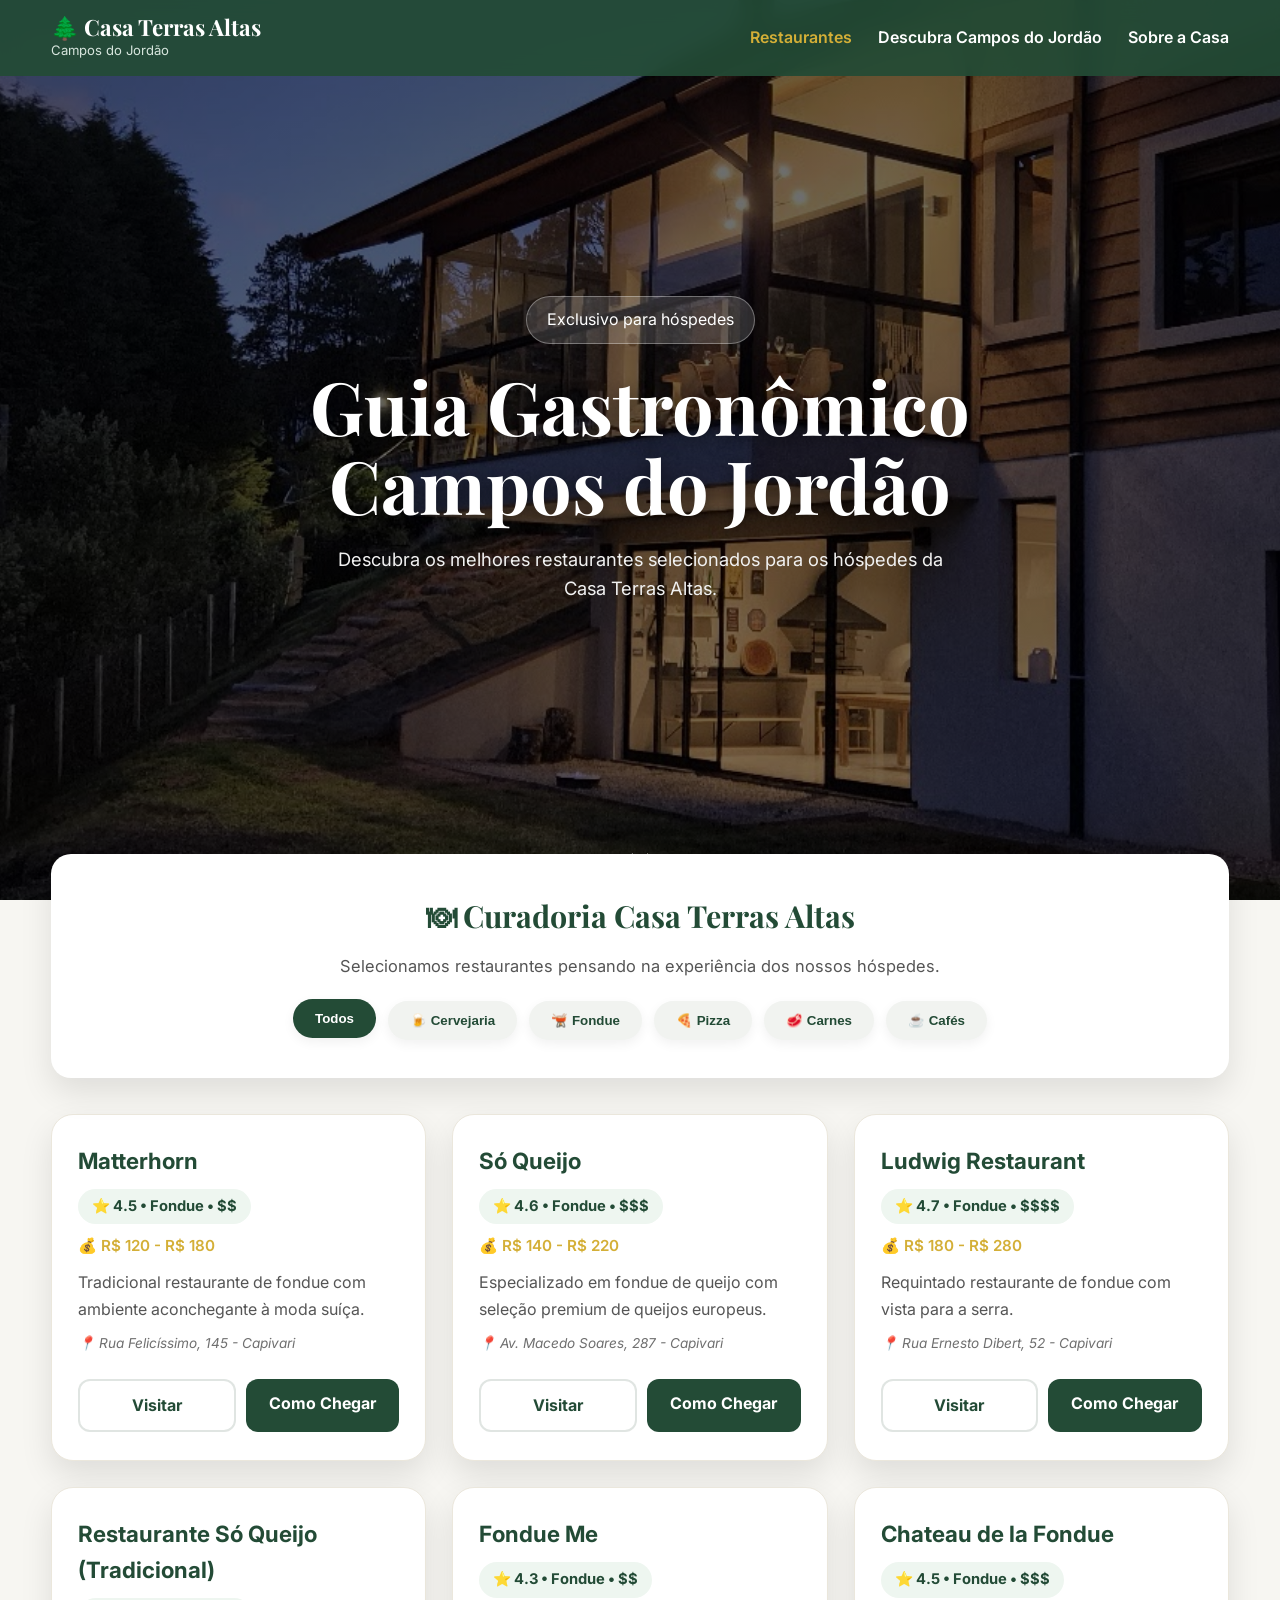
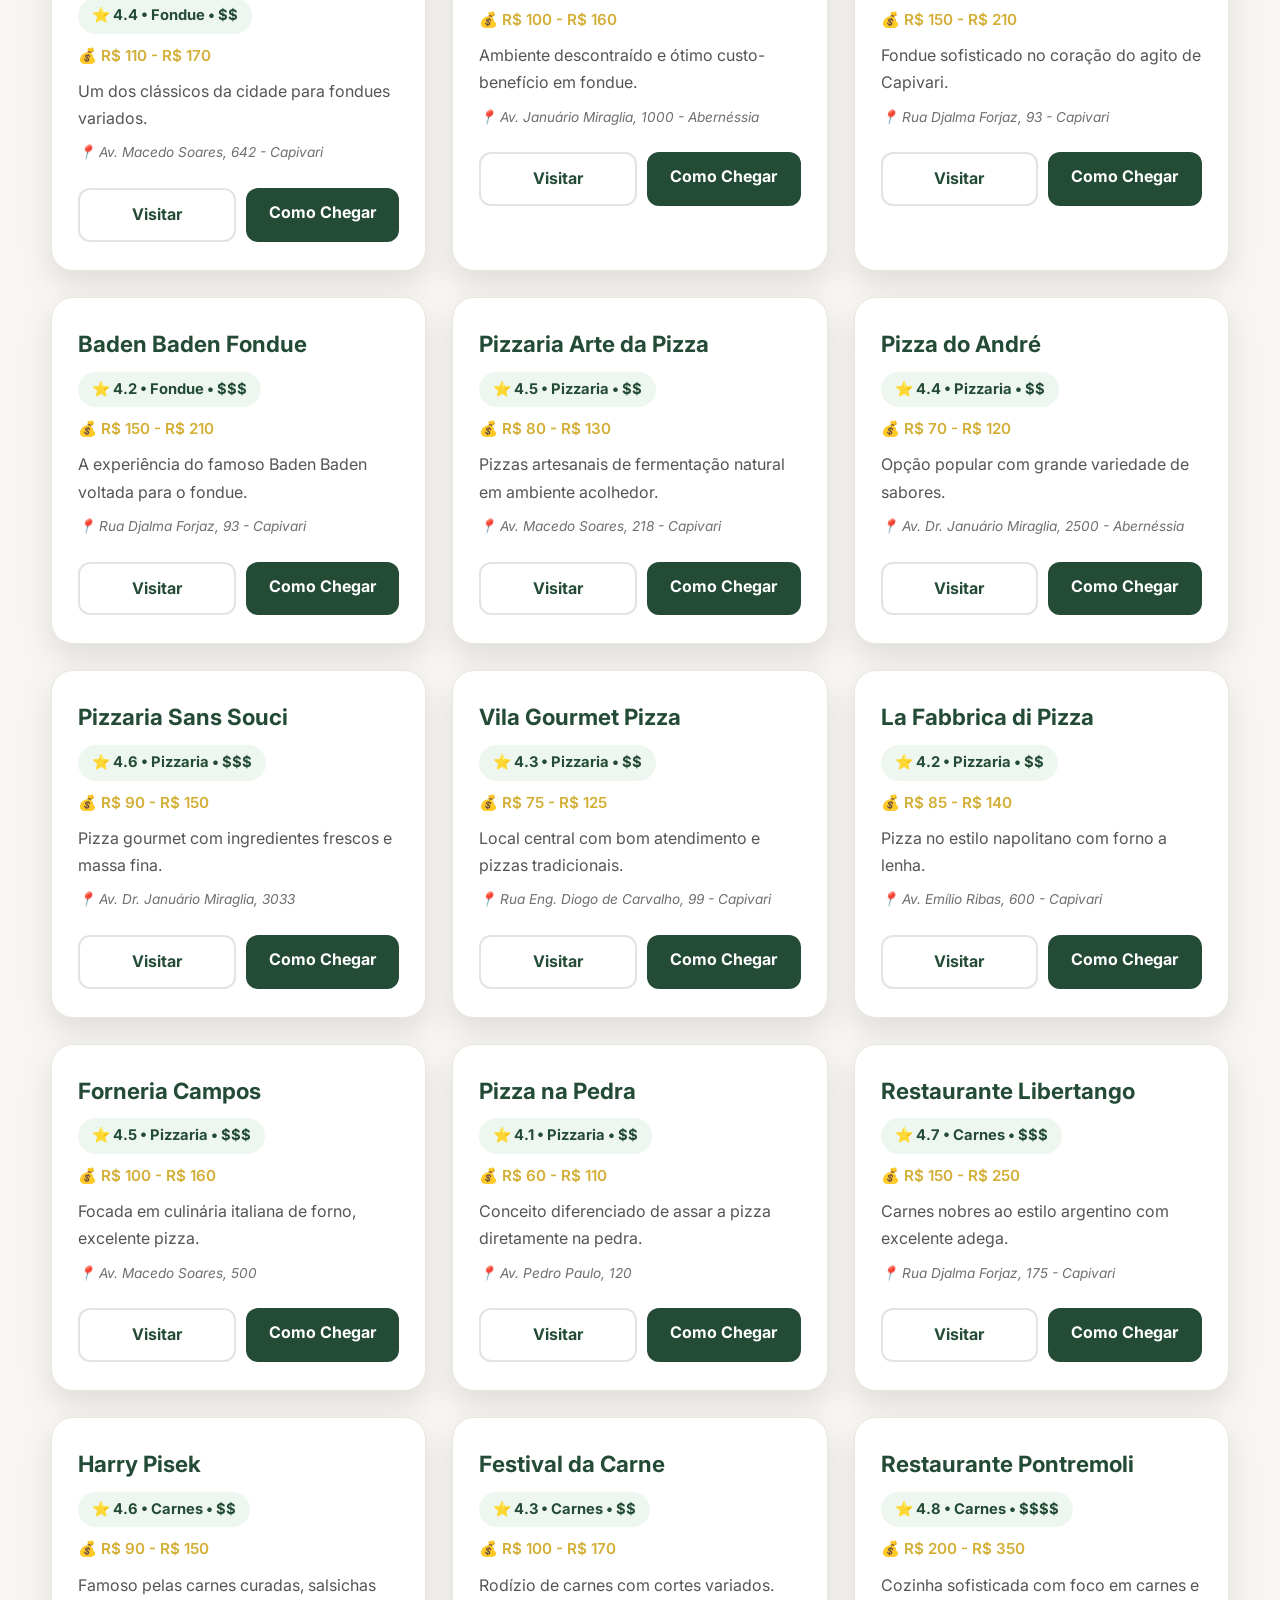
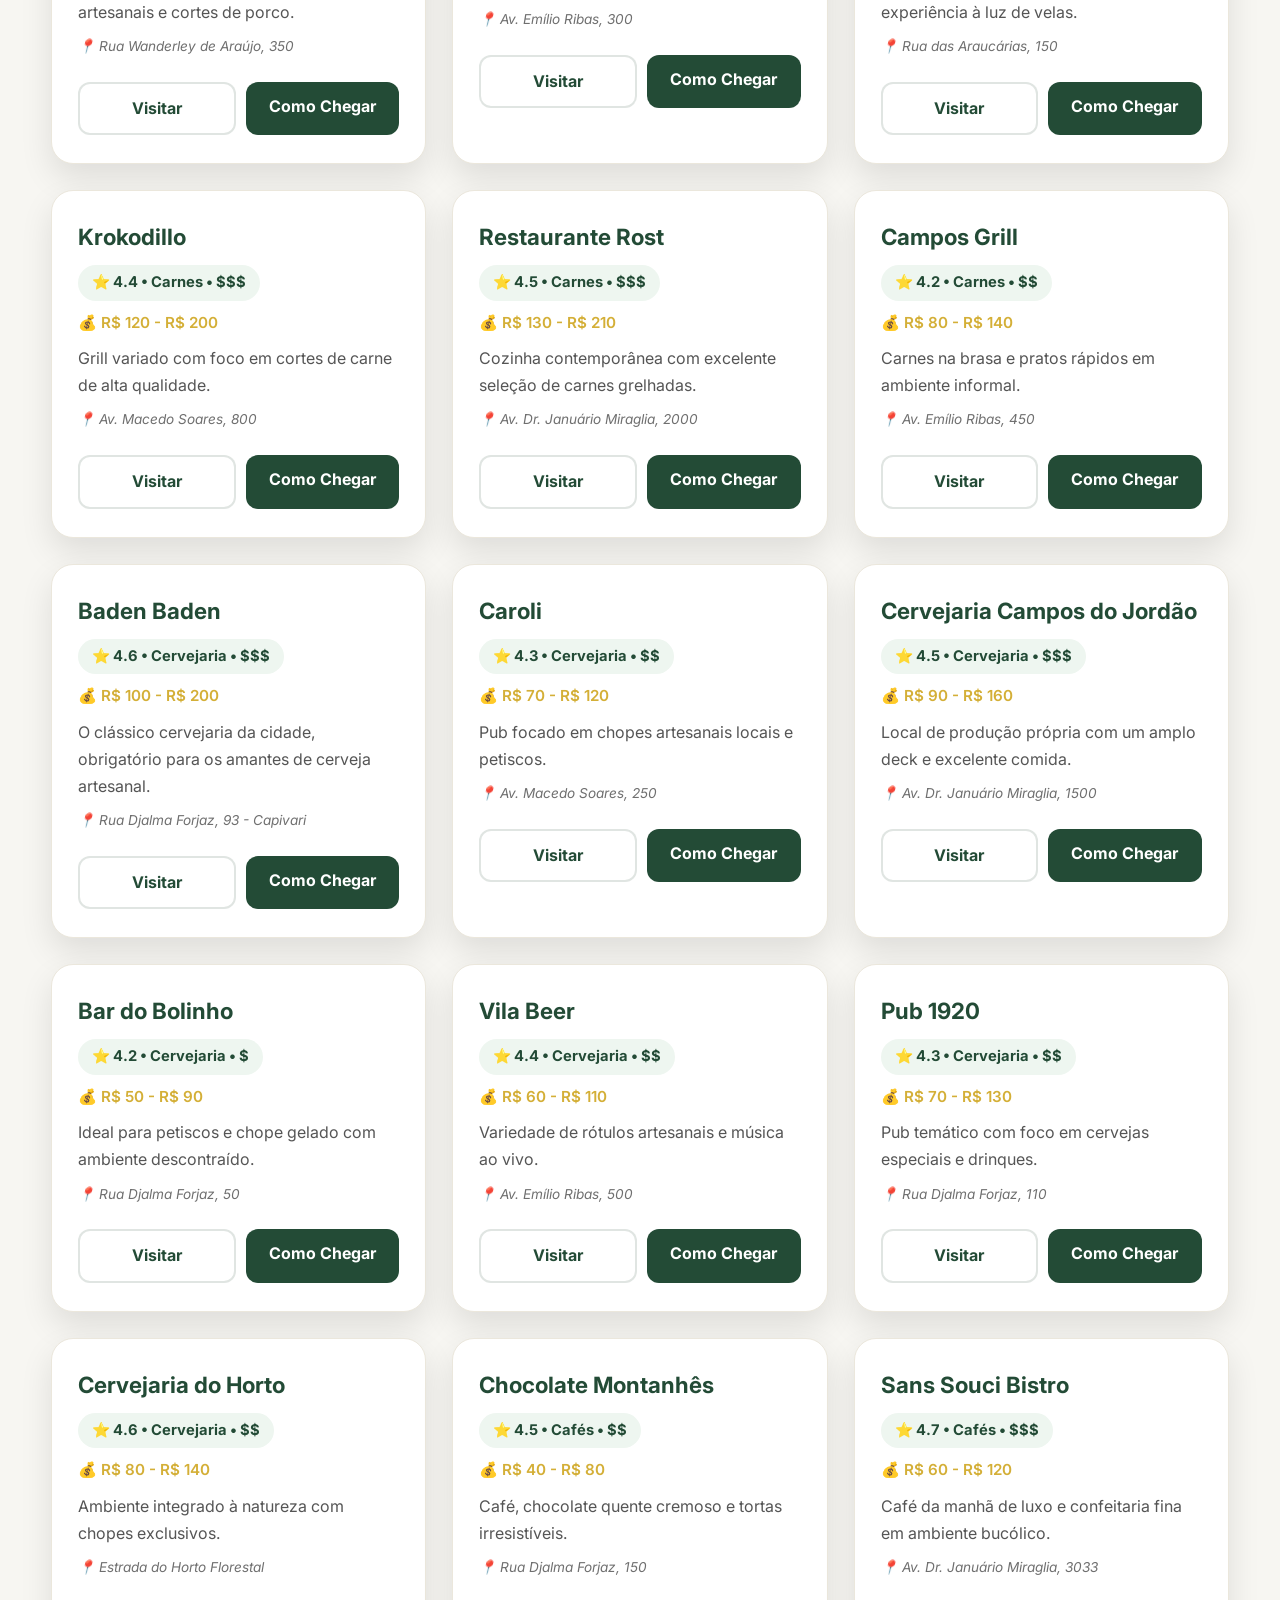
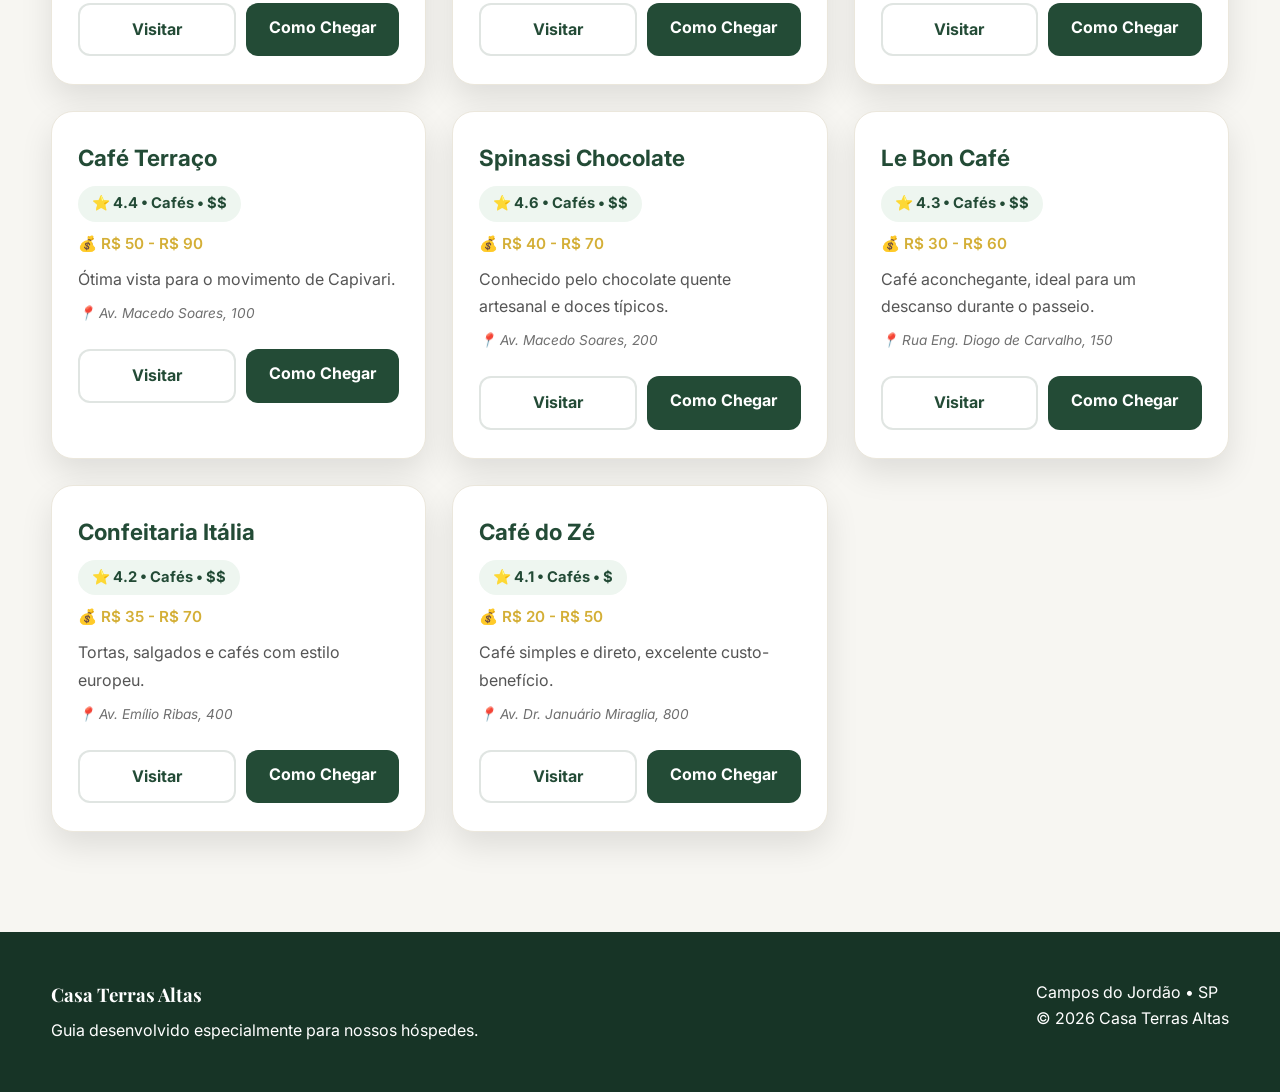
==== commit b10aec58: "Versao corrigida do site (layout, filtros e dados) Layout / estrutura: - Remove a regra fantasma "ma" ====
--- a/index.html
+++ b/index.html
@@ -2,52 +2,33 @@
 <html lang="pt-BR">
 
 <head>
-
     <meta charset="UTF-8">
-
-    <meta name="viewport"
-        content="width=device-width, initial-scale=1.0">
-
-    <title>
-
-        Guia Gastronômico • Casa Terras Altas
-
-    </title>
-
+    <meta name="viewport" content="width=device-width, initial-scale=1.0">
+    <title>Guia Gastronômico • Casa Terras Altas</title>
     <meta name="description"
         content="Os melhores restaurantes de Campos do Jordão para hóspedes da Casa Terras Altas.">
-
-    <link rel="preconnect"
-        href="https://fonts.googleapis.com">
-
-    <link rel="preconnect"
-        href="https://fonts.gstatic.com"
-        crossorigin>
-
+    <link rel="preconnect" href="https://fonts.googleapis.com">
+    <link rel="preconnect" href="https://fonts.gstatic.com" crossorigin>
     <link href="https://fonts.googleapis.com/css2?family=Inter:wght@300;400;500;600;700&family=Playfair+Display:wght@600;700&display=swap"
         rel="stylesheet">
-
-    <link rel="stylesheet"
-        href="style.css">
-
+    <link rel="stylesheet" href="style.css">
 </head>
 
 <body>
 
 <header>
-<div class="container" style="display: flex; flex-direction: column; align-items: flex-start; padding: 20px 0;">
-    <div class="logo">
-        <h1>🌲 Casa Terras Altas</h1>
-        <p>Campos do Jordão</p>
+    <div class="container">
+        <a href="index.html" class="logo">
+            <h1>🌲 Casa Terras Altas</h1>
+            <p>Campos do Jordão</p>
+        </a>
+        <nav>
+            <a href="index.html" class="active">Restaurantes</a>
+            <a href="o_que_fazer.html">Descubra Campos do Jordão</a>
+            <a href="sobre_a_casa.html">Sobre a Casa</a>
+        </nav>
     </div>
-    <div class="nav-links" style="display: flex; flex-direction: column; gap: 10px; margin-top: 15px;">
-        <a href="index.html" style="color: white; font-weight: 600; text-decoration: none;">Restaurantes</a>
-        <a href="o_que_fazer.html" style="color: white; font-weight: 600; text-decoration: none;">Descubra Campos do Jordão</a>
-        <a href="sobre_a_casa.html" style="color: white; font-weight: 600; text-decoration: none;">Sobre a Casa</a>
-    </div>
-</div>
 </header>
-
 
 <section class="hero">
     <img class="hero-bg" src="hero_casa_terras_altas.png" alt="Casa Terras Altas">
@@ -60,93 +41,46 @@
     <div class="scroll-down">⌄</div>
 </section>
 
-
 <section class="intro">
-<div class="container">
-<div class="intro-card">
-<h3>🍽 Curadoria Casa Terras Altas</h3>
-<p>Selecionamos restaurantes pensando na experiência dos nossos hóspedes.</p>
-<div class="intro-features experience-grid">
-    <button class="active" onclick="filtrarPorExperiencia('Todos')">Todos</button>
-    <button onclick="filtrarPorExperiencia('cervejaria')">🍺 Cervejaria</button>
-    <button onclick="filtrarPorExperiencia('fondue')">🫕 Fondue</button>
-    <button onclick="filtrarPorExperiencia('pizza')">🍕 Pizza</button>
-    <button onclick="filtrarPorExperiencia('carnes')">🥩 Carnes</button>
-    <button onclick="filtrarPorExperiencia('cafés')">☕ Cafés</button>
-</div>
-</div>
-</div>
+    <div class="container">
+        <div class="intro-card">
+            <h3>🍽 Curadoria Casa Terras Altas</h3>
+            <p>Selecionamos restaurantes pensando na experiência dos nossos hóspedes.</p>
+            <div class="intro-features experience-grid">
+                <button class="active" onclick="filtrarPorExperiencia('Todos')">Todos</button>
+                <button onclick="filtrarPorExperiencia('cervejaria')">🍺 Cervejaria</button>
+                <button onclick="filtrarPorExperiencia('fondue')">🫕 Fondue</button>
+                <button onclick="filtrarPorExperiencia('pizza')">🍕 Pizza</button>
+                <button onclick="filtrarPorExperiencia('carnes')">🥩 Carnes</button>
+                <button onclick="filtrarPorExperiencia('cafés')">☕ Cafés</button>
+            </div>
+        </div>
+    </div>
 </section>
 
-<section class="collections">
+<main>
     <div class="container">
-        <!-- Coleções removidas daqui -->
+        <section id="restaurantGrid" class="restaurant-grid">
+            <!-- Cards gerados por script.js -->
+        </section>
     </div>
-</section>
-<main>
+</main>
 
-<div class="container">
-
-<section
-
-id="restaurantGrid"
-
-class="restaurant-grid">
-
-<!--
-
-Todos os cards serão criados automaticamente
-pelo script.js
-
--->
-
-</section>
-
-</div>
-
-</main>
 <footer>
-
-<div class="container footer-content">
-
-<div>
-
-<h3>
-
-Casa Terras Altas
-
-</h3>
-
-<p>
-
-Guia Gastronômico desenvolvido especialmente para nossos hóspedes.
-
-</p>
-
-</div>
-
-<div>
-
-<p>
-
-Campos do Jordão • SP
-
-</p>
-
-<p>
-
-© 2026 Casa Terras Altas
-
-</p>
-
-</div>
-
-</div>
-
+    <div class="container footer-content">
+        <div>
+            <h3>Casa Terras Altas</h3>
+            <p>Guia desenvolvido especialmente para nossos hóspedes.</p>
+        </div>
+        <div>
+            <p>Campos do Jordão • SP</p>
+            <p>© 2026 Casa Terras Altas</p>
+        </div>
+    </div>
 </footer>
 
 <script src="script.js"></script>
 
 </body>
 
-</html>+</html>
--- a/style.css
+++ b/style.css
@@ -1,6 +1,8 @@
 /* ==========================================================
-   Guia Gastronômico Casa Terras Altas
-   style.css - V1
+   Guia Casa Terras Altas — style.css (consolidado • v2)
+   Corrige: menu lateral fantasma (margin-left:270px),
+   header fixo sem offset, nav some no mobile, CSS duplicado,
+   botões de card conflitantes, seletores :nth-of-type frágeis.
    ========================================================== */
 
 :root{
@@ -11,277 +13,248 @@
   --white:#ffffff;
   --text:#2c2c2c;
   --muted:#6f6f6f;
-  --radius:18px;
-  --shadow:0 12px 30px rgba(0,0,0,.10);
+  --radius:20px;
+  --shadow:0 14px 32px rgba(0,0,0,.10);
   --container:1200px;
+  --header-h:76px;
 }
 
 *{margin:0;padding:0;box-sizing:border-box}
 
-html{scroll-behavior:smooth}
+html{
+  scroll-behavior:smooth;
+  scroll-padding-top:calc(var(--header-h) + 16px);
+}
 
 body{
   font-family:Inter,Arial,sans-serif;
   background:var(--bg);
   color:var(--text);
   line-height:1.6;
+  padding-top:var(--header-h);
 }
 
 img{display:block;max-width:100%}
-
 a{text-decoration:none;color:inherit}
 
-.container{
-  width:min(92%,var(--container));
-  margin:auto;
-}
-
+.container{width:min(92%,var(--container));margin-inline:auto}
+
+/* ---------- Header ---------- */
 header{
   position:fixed;
-  top:0;
-  left:0;
-  width:100%;
+  inset:0 0 auto 0;
   z-index:1000;
-  background:rgba(35,75,54,.90);
+  min-height:var(--header-h);
+  background:rgba(35,75,54,.92);
   backdrop-filter:blur(10px);
 }
 
 header .container{
   display:flex;
+  align-items:center;
   justify-content:space-between;
-  align-items:center;
-  padding:18px 0;
+  gap:18px;
+  min-height:var(--header-h);
+  padding:10px 0;
 }
 
 .logo h1{
   color:#fff;
   font-family:"Playfair Display",serif;
-  font-size:1.7rem;
-}
-
-.logo p{
-  color:#d8e6de;
-  font-size:.9rem;
-}
-
-nav{
-  display:flex;
-  gap:28px;
-}
-
-nav a{
-  color:#fff;
-  font-weight:600;
-  transition:.3s;
-}
-
-nav a:hover{
-  color:var(--accent);
-}
-
+  font-size:1.4rem;
+  line-height:1.1;
+}
+
+.logo p{color:#d8e6de;font-size:.82rem}
+
+nav{display:flex;gap:26px;flex-wrap:wrap}
+nav a{color:#fff;font-weight:600;transition:.25s}
+nav a:hover,
+nav a.active{color:var(--accent)}
+
+/* ---------- Hero ---------- */
 .hero{
-  min-height:85vh;
-  background:
-  linear-gradient(rgba(0,0,0,.45),rgba(0,0,0,.55)),
-  url("https://images.unsplash.com/photo-1516483638261-f4dbaf036963?auto=format&fit=crop&w=1800&q=80")
-  center/cover no-repeat;
+  position:relative;
+  min-height:100vh;
+  margin-top:calc(-1 * var(--header-h));
   display:flex;
   align-items:center;
   justify-content:center;
+  overflow:hidden;
+  background:#1c1c1c;
+}
+
+.hero-bg{
+  position:absolute;
+  inset:0;
+  width:100%;
+  height:100%;
+  object-fit:cover;
+  object-position:center;
+  z-index:0;
+  transform:scale(1.05);
+}
+
+.hero-overlay{
+  position:absolute;
+  inset:0;
+  z-index:1;
+  background:linear-gradient(rgba(0,0,0,.58),rgba(0,0,0,.52));
+}
+
+.hero-content{
+  position:relative;
+  z-index:2;
+  max-width:900px;
+  padding:40px;
   text-align:center;
-  padding:120px 20px 60px;
-}
-
-.hero-content{
-  max-width:760px;
 }
 
 .hero-tag{
   display:inline-block;
-  background:rgba(255,255,255,.15);
-  color:#fff;
-  border:1px solid rgba(255,255,255,.25);
-  padding:10px 18px;
-  border-radius:50px;
-  margin-bottom:20px;
+  background:rgba(255,255,255,.16);
+  border:1px solid rgba(255,255,255,.32);
+  color:#fff;
+  padding:10px 20px;
+  border-radius:999px;
+  margin-bottom:22px;
 }
 
 .hero h2{
   color:#fff;
   font-family:"Playfair Display",serif;
-  font-size:clamp(2.4rem,5vw,4.5rem);
-  margin-bottom:18px;
+  font-size:clamp(2.4rem,6vw,4.6rem);
+  line-height:1.08;
+  text-shadow:0 3px 18px rgba(0,0,0,.5);
 }
 
 .hero p{
-  color:#eee;
+  color:#f1f1f1;
   font-size:1.15rem;
-  margin-bottom:35px;
-}
-
-.search-box{
-  display:flex;
-  gap:12px;
-  justify-content:center;
-  flex-wrap:wrap;
-}
-
-.search-box input{
-  width:min(520px,100%);
-  padding:18px 22px;
-  border:none;
-  border-radius:999px;
-  font-size:1rem;
-}
-
-.search-box button{
-  background:var(--accent);
-  border:none;
-  border-radius:999px;
-  padding:18px 28px;
-  font-weight:700;
-  cursor:pointer;
-}
-
-.intro{
-  margin-top:-50px;
-  position:relative;
-}
+  max-width:640px;
+  margin:20px auto 0;
+}
+
+.scroll-down{
+  position:absolute;
+  left:50%;
+  bottom:22px;
+  transform:translateX(-50%);
+  color:#fff;
+  font-size:2rem;
+  z-index:2;
+  animation:bounce 2s infinite;
+}
+
+@keyframes bounce{
+  0%,100%{transform:translateX(-50%) translateY(0)}
+  50%{transform:translateX(-50%) translateY(10px)}
+}
+
+/* ---------- Intro + filtros ---------- */
+.intro{margin-top:-46px;position:relative;z-index:3}
 
 .intro-card{
   background:#fff;
   border-radius:var(--radius);
-  padding:36px;
   box-shadow:var(--shadow);
-}
-
-/* Seção de Experiências e Coleções */
-.categories {
-    padding: 40px 0;
-}
-
-.experience-grid, .collections-grid {
-    display: flex;
-    flex-wrap: wrap;
-    gap: 12px;
-    margin-top: 20px;
-    justify-content: center;
-}
-
-.categories h2, .collections h3 {
-    text-align: center;
-    margin-bottom: 10px;
-    color: var(--primary);
-    font-family: 'Playfair Display', serif;
-}
-
-.collections {
-    padding: 20px 0;
-    background-color: #f9f9f9;
-}
-
-.categories button, .collections-grid button {
-    padding: 12px 24px;
-    border: none;
-    border-radius: 25px;
-    background: white;
-    color: var(--primary);
-    font-weight: 500;
-    cursor: pointer;
-    transition: all 0.3s ease;
-    box-shadow: 0 4px 12px rgba(0,0,0,0.06);
-}
-
-.categories button:hover, .collections-grid button:hover, 
-.categories button.active {
-    background: var(--primary);
-    color: white;
-    transform: translateY(-2px);
-}
-
-.stats{
-  padding:30px 0 50px;
-}
-
-.stats .container{
-  display:grid;
-  grid-template-columns:repeat(auto-fit,minmax(180px,1fr));
-  gap:20px;
-}
-
-.stats .container>div{
-  background:#fff;
-  border-radius:var(--radius);
-  padding:28px;
+  padding:38px;
   text-align:center;
-  box-shadow:var(--shadow);
-}
-
-.stats strong{
-  display:block;
-  font-size:2rem;
-  color:var(--primary);
-}
+}
+
+.intro-card h3{
+  font-family:"Playfair Display",serif;
+  font-size:1.9rem;
+  color:var(--primary);
+  margin-bottom:12px;
+}
+
+.intro-card p{color:#555;font-size:1.03rem;margin-bottom:22px}
+
+.experience-grid,
+.intro-features{
+  display:flex;
+  flex-wrap:wrap;
+  gap:12px;
+  justify-content:center;
+}
+
+.experience-grid button,
+.intro-features button{
+  padding:12px 22px;
+  border:none;
+  border-radius:999px;
+  background:#f1f3f0;
+  color:var(--primary);
+  font-weight:600;
+  cursor:pointer;
+  box-shadow:0 4px 12px rgba(0,0,0,.06);
+  transition:.25s;
+}
+
+.experience-grid button:hover,
+.intro-features button:hover,
+.experience-grid button.active,
+.intro-features button.active{
+  background:var(--primary);
+  color:#fff;
+  transform:translateY(-2px);
+}
+
+/* ---------- Grid de cards ---------- */
+main{padding:10px 0 40px}
 
 .restaurant-grid{
   display:grid;
-  grid-template-columns:repeat(auto-fit,minmax(330px,1fr));
-  gap:28px;
-  padding:20px 0 70px;
+  grid-template-columns:repeat(auto-fit,minmax(320px,1fr));
+  gap:26px;
+  padding:26px 0 40px;
 }
 
 .restaurant-card{
   background:#fff;
-  border-radius:var(--radius);
+  border:1px solid #ebe7dc;
+  border-radius:22px;
   overflow:hidden;
   box-shadow:var(--shadow);
-  transition:.3s;
+  transition:transform .3s,box-shadow .3s;
 }
 
 .restaurant-card:hover{
   transform:translateY(-8px);
-}
-
-.restaurant-card img{
-  height:240px;
-  width:100%;
-  object-fit:cover;
-}
+  box-shadow:0 20px 40px rgba(0,0,0,.16);
+}
+
+.restaurant-card img{width:100%;height:220px;object-fit:cover}
 
 .restaurant-content{
-  padding:22px;
-}
-
-.restaurant-content h3{
-  margin-bottom:10px;
-}
-
-/* estilo para cards sem imagem */
-.restaurant-card.no-image .restaurant-content,
-.restaurant-content.no-image{
-  padding:28px 22px;
-}
-
-.map-button{
-  display:inline-block;
-  background:var(--primary);
-  color:#fff;
-  padding:12px 18px;
-  border-radius:12px;
+  padding:26px;
+  display:flex;
+  flex-direction:column;
+  gap:10px;
+}
+
+.restaurant-content.no-image{padding:28px 26px}
+.restaurant-content h3{color:var(--primary);font-size:1.4rem}
+
+/* rótulos explícitos (substituem os antigos :nth-of-type) */
+.card-meta{
+  align-self:flex-start;
+  background:#eef6f0;
+  color:var(--primary);
+  padding:6px 14px;
+  border-radius:999px;
   font-weight:700;
-  text-decoration:none;
-}
-
-.map-button:hover{
-  background:var(--primary-dark);
-}
-
-/* ações dos cards: dois botões lado a lado */
-.card-actions{
-  display:flex;
-  gap:10px;
-  margin-top:8px;
-}
+  font-size:.92rem;
+}
+
+.card-desc{color:#555;line-height:1.7;flex:1}
+.price-info{font-weight:600;color:var(--accent);font-size:.95rem}
+.endereco-info{font-size:.85rem;color:var(--muted);font-style:italic}
+
+/* ações do card: dois botões lado a lado */
+.card-actions{display:flex;gap:10px;margin-top:14px}
+
 .card-actions a,
 .card-actions button{
   flex:1;
@@ -291,50 +264,63 @@
   font-weight:700;
   cursor:pointer;
   border:none;
-}
+  transition:.25s;
+}
+
 .card-actions .visit-button{
   background:#fff;
   color:var(--primary);
-  border:2px solid rgba(35,75,54,.12);
-}
-.card-actions .visit-button:hover{
-  background:#f4f6f4;
-}
-.card-actions .visit-button.disabled{
-  opacity:.55;
-  cursor:not-allowed;
-}
-
-/* Estilos para informações de preço, horário e endereço */
-.price-info{
-  font-weight:600;
-  color:var(--accent);
-  margin:10px 0 8px 0 !important;
-  font-size:0.95rem;
-}
-
-.horario-info{
-  font-size:0.9rem;
-  color:var(--primary);
-  margin:4px 0 8px 0 !important;
-  font-weight:500;
-}
-
-.endereco-info{
-  font-size:0.85rem;
-  color:var(--muted);
-  margin:8px 0 0 0 !important;
-  font-style:italic;
-}
-
-@media (max-width:420px){
-  .card-actions{flex-direction:column}
-}
-
+  border:2px solid rgba(35,75,54,.14);
+}
+
+.card-actions .visit-button:hover{background:#f4f6f4}
+.card-actions .visit-button.disabled{opacity:.55;cursor:not-allowed}
+.card-actions .map-button{background:var(--primary);color:#fff}
+.card-actions .map-button:hover{background:var(--primary-dark)}
+
+/* ---------- Página "Sobre a Casa" ---------- */
+.about-section{padding:40px 0;border-bottom:1px solid #eee}
+.about-section h2{
+  font-family:"Playfair Display",serif;
+  color:var(--primary);
+  margin-bottom:12px;
+}
+
+.grid-images{
+  display:grid;
+  grid-template-columns:repeat(auto-fit,minmax(280px,1fr));
+  gap:20px;
+  margin-top:24px;
+}
+
+.grid-images img{
+  width:100%;
+  height:280px;
+  object-fit:cover;
+  border-radius:20px;
+  box-shadow:var(--shadow);
+  transition:transform .3s;
+}
+
+.grid-images img:hover{transform:scale(1.02)}
+
+.lembretes-box{
+  background:#fff;
+  border:1px solid #ece8dc;
+  border-radius:20px;
+  padding:28px;
+  margin-top:18px;
+}
+
+.lembretes-box ul{margin-left:20px;line-height:1.9}
+.lembretes-box li{margin-bottom:12px}
+
+/* ---------- Footer ---------- */
 footer{
   background:var(--primary-dark);
   color:#fff;
-  padding:50px 0;
+  padding:48px 0;
+  margin-top:20px;
 }
 
 .footer-content{
@@ -344,316 +330,26 @@
   flex-wrap:wrap;
 }
 
+.footer-content h3{font-family:"Playfair Display",serif;margin-bottom:8px}
+footer a{color:#d8e6de;text-decoration:underline}
+
+/* ---------- Responsivo ---------- */
 @media (max-width:768px){
-
-nav{
- display:none;
-}
-
-.hero{
- min-height:70vh;
-}
-
-.hero h2{
- font-size:2.5rem;
-}
-
-.restaurant-grid{
- grid-template-columns:1fr;
-}
-
-.footer-content{
- flex-direction:column;
-}
-
-}
-
-
-/* ===== Sprint 1 Hero ===== */
-.hero{
- min-height:100vh;
- background:
- linear-gradient(rgba(0,0,0,.50),rgba(0,0,0,.60)),
- url("https://images.unsplash.com/photo-1519046904884-53103b34b206?auto=format&fit=crop&w=1800&q=80")
- center/cover no-repeat;
-}
-.hero-content{max-width:900px}
-.hero-tag{font-size:1rem;padding:12px 22px;}
-.hero h2{font-size:clamp(3rem,6vw,5rem);line-height:1.1}
-.hero p{font-size:1.25rem;max-width:720px;margin:25px auto 35px}
-.search-box input{
- width:min(700px,95%);
- padding:22px 28px;
- font-size:1.08rem;
- box-shadow:0 10px 30px rgba(0,0,0,.25);
-}
-.scroll-down{
- position:absolute;
- bottom:30px;
- left:50%;
- transform:translateX(-50%);
- color:white;
- font-size:2.2rem;
- animation:bounce 2s infinite;
-}
-@keyframes bounce{
-0%,100%{transform:translateX(-50%) translateY(0)}
-50%{transform:translateX(-50%) translateY(10px)}
-}
-
-
-/* ===== Sprint 2 ===== */
-.intro{margin-top:-35px}
-.intro-card{
-padding:42px;
-text-align:center;
-}
-.intro-card h3{
-font-size:2rem;
-color:var(--primary);
-margin-bottom:15px;
-}
-.intro-card p{
-font-size:1.05rem;
-margin-bottom:25px;
-color:#555;
-}
-.intro-features{
-display:flex;
-justify-content:center;
-gap:15px;
-flex-wrap:wrap;
-}
-.intro-features span{
-background:#f4f6f4;
-padding:12px 18px;
-border-radius:30px;
-font-weight:600;
-box-shadow:0 4px 10px rgba(0,0,0,.08);
-}
-.categories{padding:25px 0 10px;}
-.categories button{
-padding:14px 22px;
-font-weight:600;
-border-radius:40px;
-}
-.categories button:hover,
-.categories button.active{
-transform:translateY(-2px);
-}
-.stats{padding:15px 0 35px;}
-.stats .container>div{
-padding:24px;
-border-top:4px solid var(--accent);
-}
-
-
-/* ===== Sprint 3 - Cards ===== */
-.container{
-  width:min(95%,1450px);
-}
-.restaurant-grid{
-  grid-template-columns:repeat(auto-fit,minmax(360px,1fr));
-  gap:22px;
-}
-.restaurant-card{
-  border-radius:22px;
-  overflow:hidden;
-  border:1px solid #ececec;
-  box-shadow:0 12px 28px rgba(0,0,0,.10);
-  transition:.35s;
-}
-.restaurant-card:hover{
- transform:translateY(-8px);
- box-shadow:0 18px 38px rgba(0,0,0,.18);
-}
-.restaurant-card img{
- height:260px;
-}
-.restaurant-content{
- padding:24px;
- display:flex;
- flex-direction:column;
- gap:10px;
-}
-.restaurant-content h3{
- font-size:1.45rem;
- color:#234b36;
-}
-.restaurant-content p:nth-of-type(1){
- display:inline-block;
- background:#eef7f1;
- width:max-content;
- padding:6px 12px;
- border-radius:30px;
- font-weight:600;
- color:#234b36;
-}
-.restaurant-content p:nth-of-type(2){
- color:#555;
- line-height:1.7;
- min-height:72px;
-}
-.restaurant-content p:nth-of-type(3){
- font-weight:600;
- color:#666;
-}
-.restaurant-content a{
- margin-top:10px;
- display:inline-block;
- background:#234b36;
- color:#fff;
- padding:14px 20px;
- border-radius:12px;
- text-align:center;
- font-weight:700;
- transition:.3s;
-}
-.restaurant-content a:hover{
- background:#d4af37;
- color:#173426;
-}
-
-
-/* STEP4 HERO */
-.hero{position:relative;min-height:100vh;overflow:hidden;display:flex;align-items:center;justify-content:center}
-.hero-bg{position:absolute;inset:0;width:100%;height:100%;object-fit:cover;object-position:center center;z-index:0;transform:scale(1.05)}
-.hero-overlay{position:absolute;inset:0;background:linear-gradient(rgba(0,0,0,.58),rgba(0,0,0,.50));z-index:1}
-.hero-content{position:relative;z-index:2;text-align:center;max-width:900px;padding:40px}
-.hero h2{color:#fff;font-size:clamp(3rem,6vw,5rem);line-height:1.05;text-shadow:0 3px 18px rgba(0,0,0,.5)}
-.hero p{color:#fff;font-size:1.2rem;max-width:700px;margin:22px auto}
-.hero-tag{display:inline-block;background:rgba(255,255,255,.18);border:1px solid rgba(255,255,255,.35);padding:10px 18px;border-radius:30px;color:#fff;margin-bottom:24px}
-.search-box{justify-content:center}
-.search-box input{width:min(720px,92%);padding:20px 24px;border-radius:40px;border:none;box-shadow:0 15px 35px rgba(0,0,0,.25)}
-.scroll-down{position:absolute;bottom:18px;left:50%;transform:translateX(-50%);color:#fff;font-size:2rem;z-index:2}
-
-
-/* ============================
-STEP 4 - PRIORIDADE 2
-Categorias + Estatísticas
-=============================*/
-
-/* Chips */
-.categories{
-    margin-top:18px;
-    margin-bottom:18px;
-}
-
-.categories button{
-    padding:16px 26px;
-    border-radius:999px;
-    border:none;
-    background:#fff;
-    box-shadow:0 8px 20px rgba(0,0,0,.08);
-    font-weight:700;
-    transition:.25s;
-}
-
-.categories button:hover{
-    transform:translateY(-3px);
-}
-
-.categories button.active{
-    background:#234b36;
-    color:#fff;
-    box-shadow:0 12px 24px rgba(35,75,54,.35);
-}
-
-/* Stats */
-
-.stats{
-    margin:10px 0 35px;
-}
-
-.stats .stat-card{
-    border-radius:18px;
-    border:1px solid #ece8dc;
-    box-shadow:0 12px 28px rgba(0,0,0,.08);
-    transition:.25s;
-}
-
-.stats .stat-card:hover{
-    transform:translateY(-5px);
-}
-
-.stats .number{
-    font-size:2.2rem;
-    color:#234b36;
-    font-weight:800;
-}
-
-.stats .label{
-    letter-spacing:.5px;
-    color:#666;
-    font-size:.95rem;
-}
-
-
-/* STEP4 PRIORIDADE3 */
-.restaurant-grid{gap:28px}
-.restaurant-card{border-radius:24px;overflow:hidden;background:#fff;border:1px solid #ebe7dc;box-shadow:0 18px 38px rgba(0,0,0,.10)}
-.restaurant-card img{height:280px;transition:transform .45s}
-.restaurant-card:hover img{transform:scale(1.06)}
-.restaurant-content{padding:26px}
-.restaurant-content h3{color:#234b36;font-size:1.5rem;margin-bottom:8px}
-.restaurant-content p:first-of-type{display:inline-block;background:#eef6f0;color:#234b36;padding:8px 14px;border-radius:999px;font-weight:700}
-.restaurant-content p:nth-of-type(2){color:#555;line-height:1.7;min-height:72px;margin-top:14px}
-.restaurant-content p:nth-of-type(3){margin-top:8px;font-weight:700;color:#777}
-.restaurant-content a{display:block;margin-top:18px;text-align:center;background:#234b36;color:#fff;padding:16px;border-radius:14px;font-weight:700}
-.restaurant-content a:hover{background:#d4af37;color:#173426}
-.intro-features {
-    display: flex;
-    flex-wrap: wrap;
-    gap: 12px;
-    margin-top: 20px;
-    justify-content: center;
-}
-
-.intro-features button {
-    padding: 12px 24px;
-    border: none;
-    border-radius: 25px;
-    background: #f1f3f0;
-    color: var(--primary);
-    font-weight: 500;
-    cursor: pointer;
-    transition: all 0.3s ease;
-    box-shadow: 0 4px 12px rgba(0,0,0,0.06);
-}
-
-.intro-features button:hover, 
-.intro-features button.active {
-    background: var(--primary);
-    color: white;
-    transform: translateY(-2px);
-}
-/* Navegação Lateral */
-.side-nav {
-    display: flex;
-    gap: 20px;
-    margin-top: 15px;
-    margin-left: 5px;
-}
-
-.side-nav a {
-    color: white;
-    font-weight: 600;
-    font-size: 1rem;
-    text-decoration: none;
-    transition: 0.3s;
-}
-
-.side-nav a:hover {
-    color: var(--accent);
-}
-
-/* Ajuste para o conteúdo principal não ser coberto pelo menu */
-main {
-    margin-left: 270px;
-}
-
-@media (max-width: 768px) {
-    main {
-        margin-left: 0;
-    }
-}
+  :root{--header-h:0px}
+  header{position:static}
+  body{padding-top:0}
+  header .container{
+    flex-direction:column;
+    align-items:flex-start;
+    gap:8px;
+    padding:12px 0;
+  }
+  nav{gap:14px 18px}
+  .hero{margin-top:0;min-height:78vh}
+  .restaurant-grid{grid-template-columns:1fr}
+  .footer-content{flex-direction:column}
+}
+
+@media (max-width:420px){
+  .card-actions{flex-direction:column}
+}
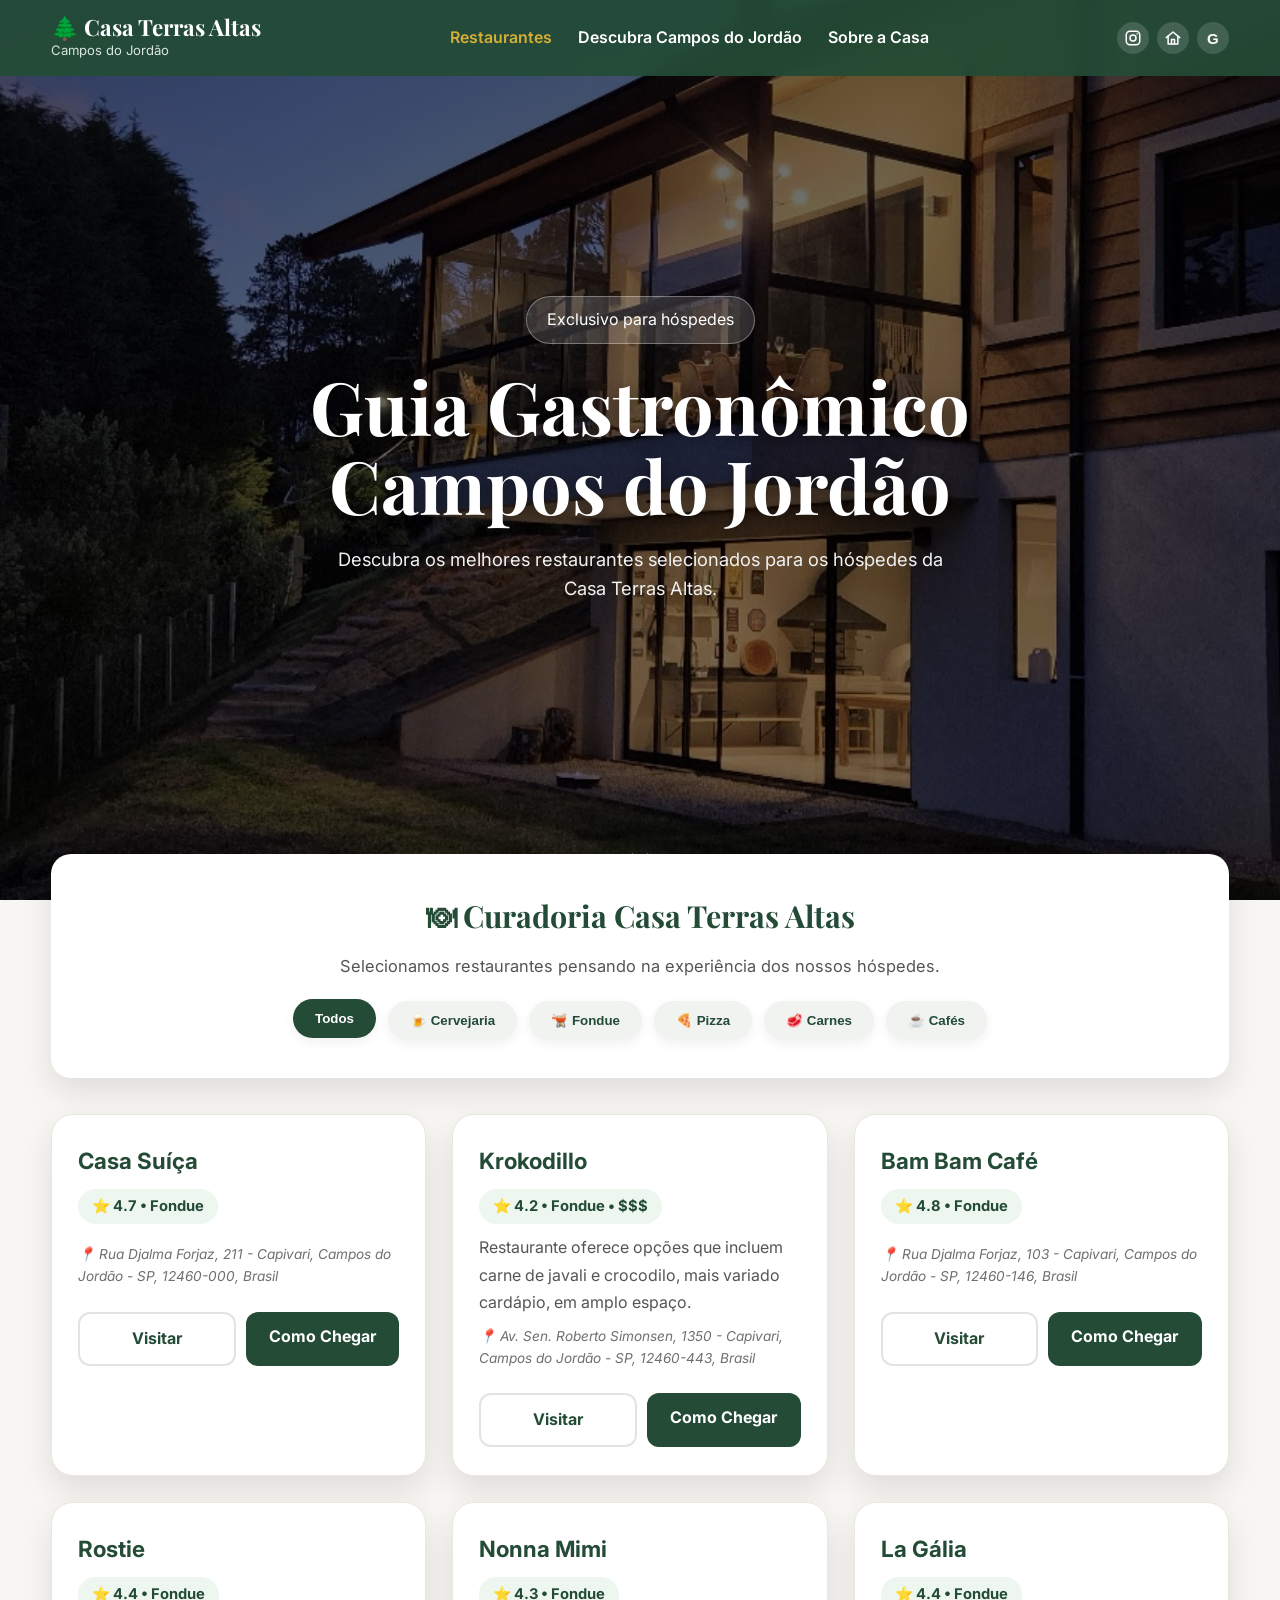
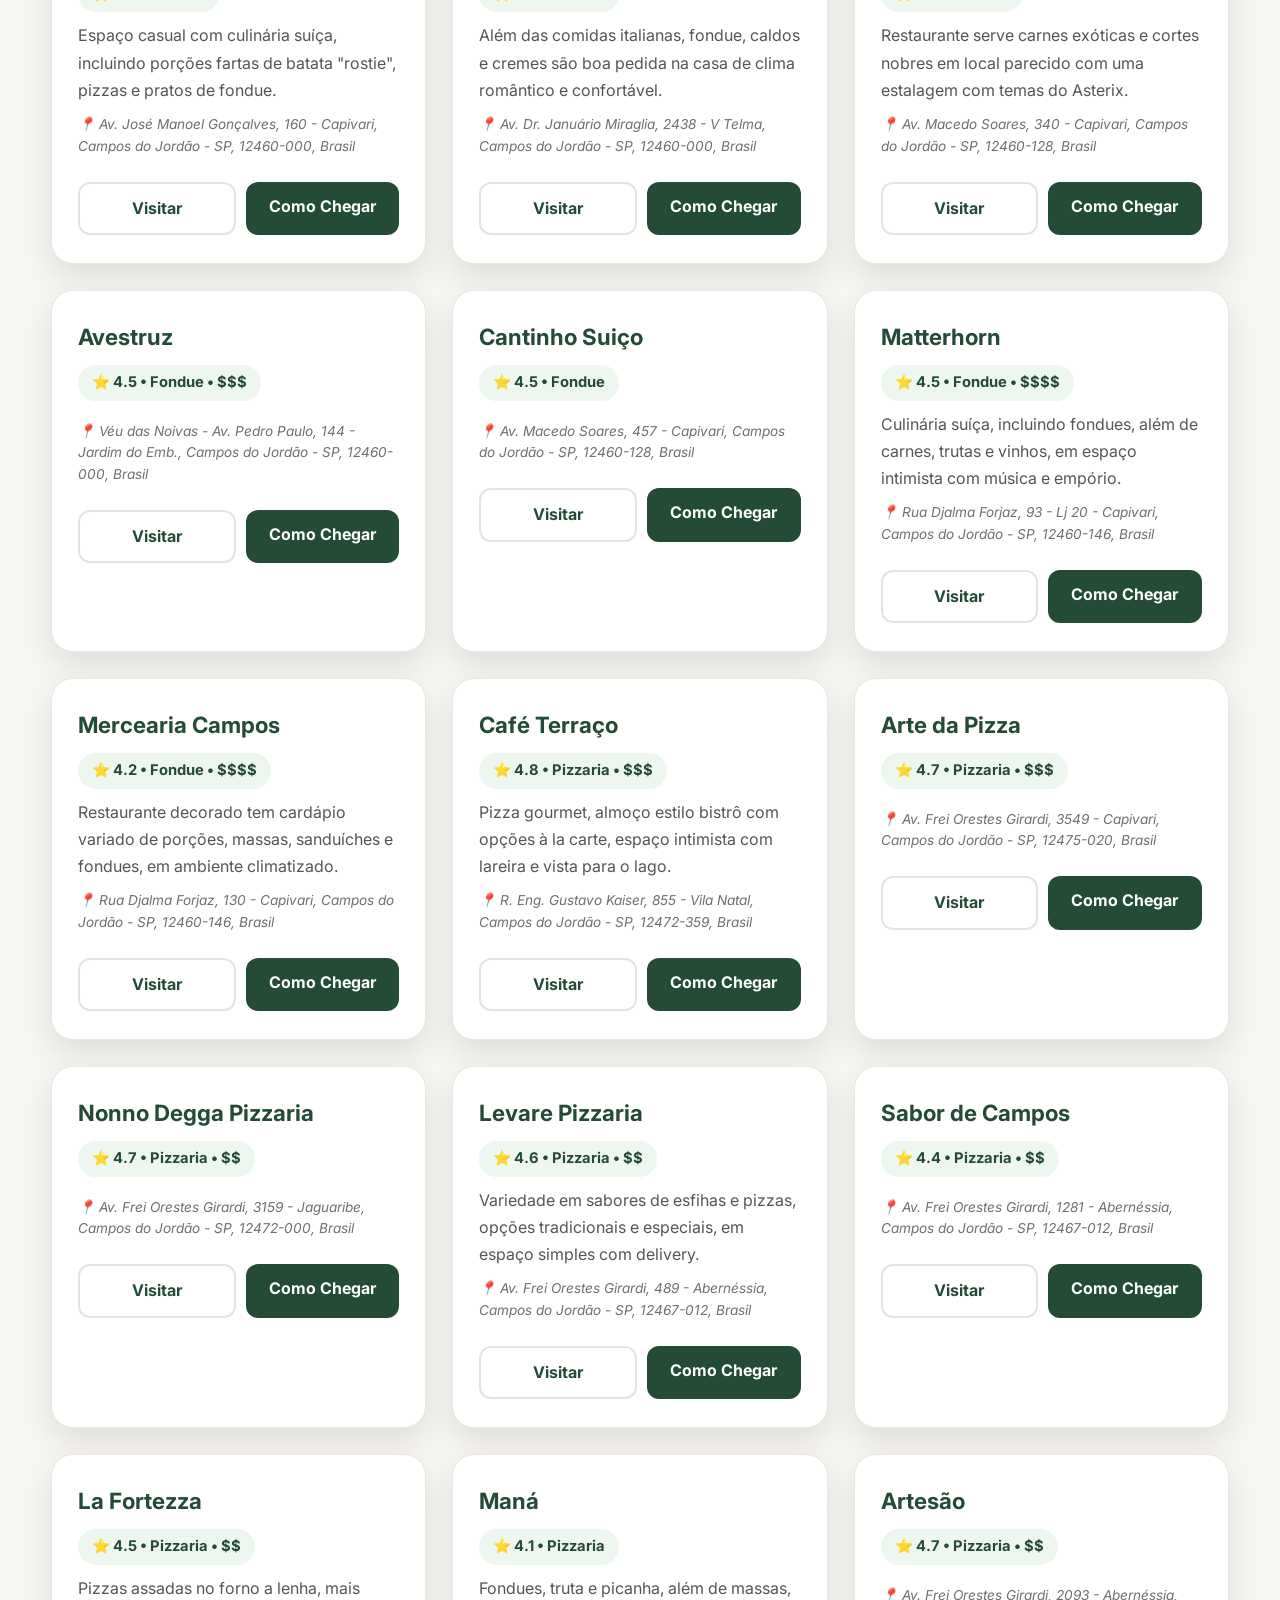
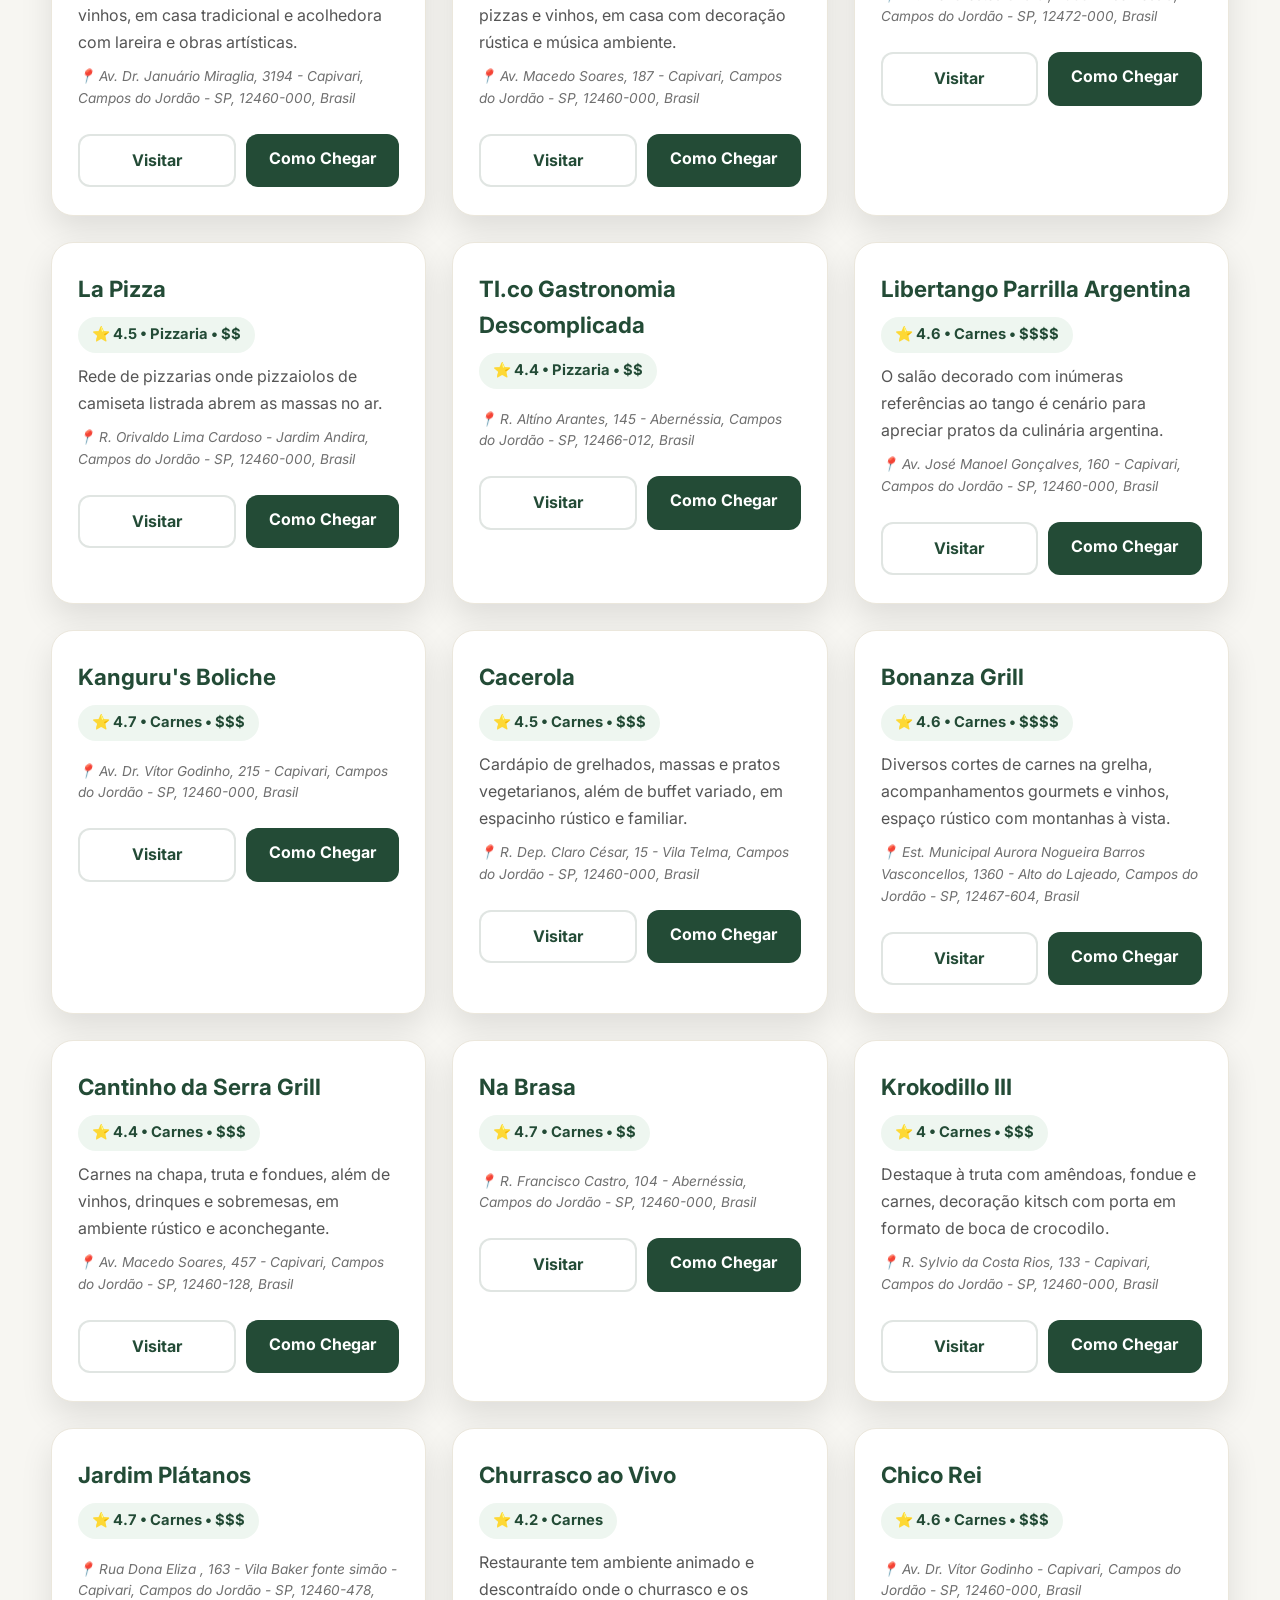
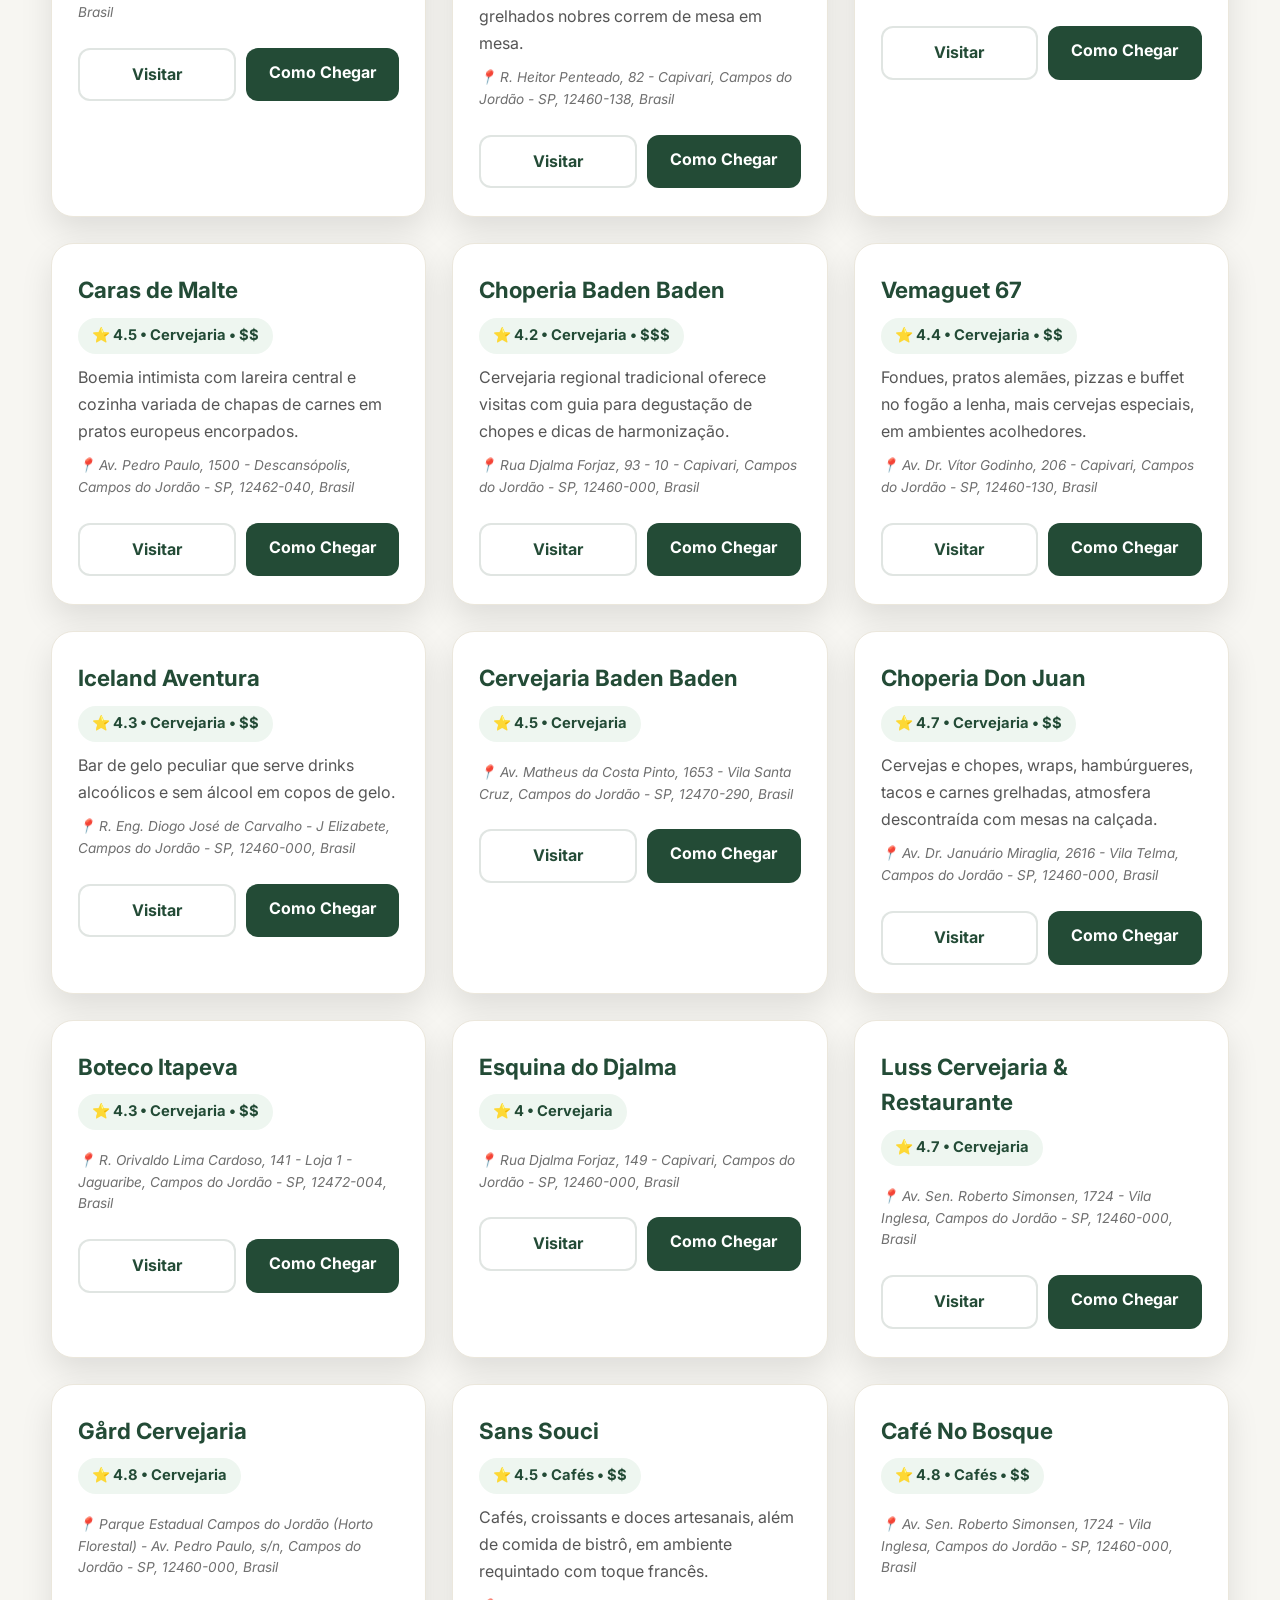
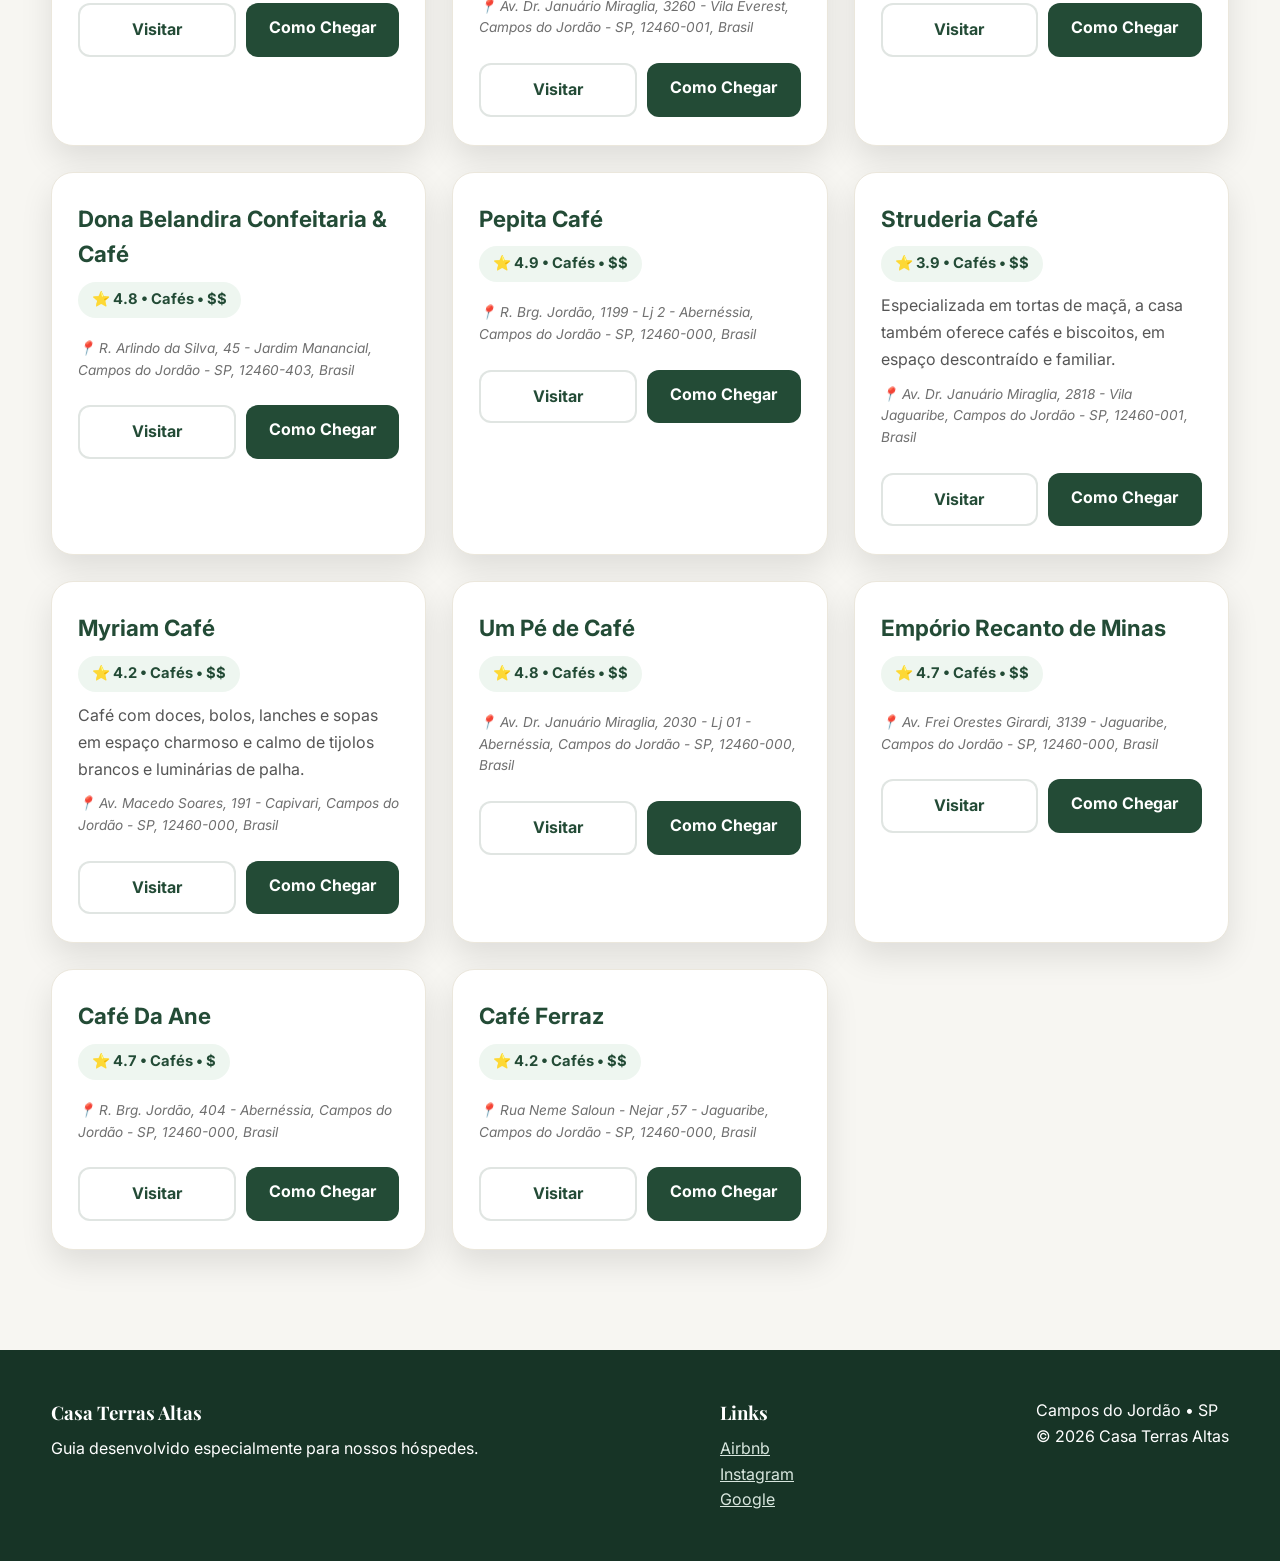
==== commit 95823da3: "Remove senhas expostas, corrige endereco, adiciona dados reais do Google e secao de avaliacoes - Rem" ====
--- a/index.html
+++ b/index.html
@@ -27,6 +27,17 @@
             <a href="o_que_fazer.html">Descubra Campos do Jordão</a>
             <a href="sobre_a_casa.html">Sobre a Casa</a>
         </nav>
+        <div class="social-links">
+            <a href="https://www.instagram.com/casaterrasaltas_camposdojordao/" target="_blank" rel="noopener" aria-label="Instagram da Casa Terras Altas" title="Instagram">
+                <svg viewBox="0 0 24 24" width="18" height="18" fill="none" stroke="currentColor" stroke-width="2"><rect x="3" y="3" width="18" height="18" rx="5"></rect><circle cx="12" cy="12" r="4"></circle><circle cx="17.5" cy="6.5" r="1" fill="currentColor" stroke="none"></circle></svg>
+            </a>
+            <a href="https://www.airbnb.com.br/rooms/1342639628979549242" target="_blank" rel="noopener" aria-label="Anúncio no Airbnb" title="Airbnb">
+                <svg viewBox="0 0 24 24" width="18" height="18" fill="none" stroke="currentColor" stroke-width="2" stroke-linejoin="round" stroke-linecap="round"><path d="M3 11.5 12 4l9 7.5"></path><path d="M5.5 9.5V20h13V9.5"></path><path d="M10 20v-6h4v6"></path></svg>
+            </a>
+            <a href="https://www.google.com/search?q=Casa+Terras+Altas+Campos+do+Jord%C3%A3o" target="_blank" rel="noopener" aria-label="Avaliações no Google" title="Avaliações no Google">
+                <span class="g-badge">G</span>
+            </a>
+        </div>
     </div>
 </header>
 
@@ -73,6 +84,12 @@
             <p>Guia desenvolvido especialmente para nossos hóspedes.</p>
         </div>
         <div>
+            <h3>Links</h3>
+            <p><a href="https://www.airbnb.com.br/rooms/1342639628979549242" target="_blank" rel="noopener">Airbnb</a></p>
+            <p><a href="https://www.instagram.com/casaterrasaltas_camposdojordao/" target="_blank" rel="noopener">Instagram</a></p>
+            <p><a href="https://www.google.com/search?q=Casa+Terras+Altas+Campos+do+Jord%C3%A3o" target="_blank" rel="noopener">Google</a></p>
+        </div>
+        <div>
             <p>Campos do Jordão • SP</p>
             <p>© 2026 Casa Terras Altas</p>
         </div>
--- a/style.css
+++ b/style.css
@@ -72,6 +72,18 @@
 nav a:hover,
 nav a.active{color:var(--accent)}
 
+/* pequenos links sociais (Instagram/Airbnb/Google) no cabeçalho */
+.social-links{display:flex;gap:8px;align-items:center}
+.social-links a{
+  display:flex;align-items:center;justify-content:center;
+  width:32px;height:32px;border-radius:50%;
+  background:rgba(255,255,255,.14);
+  color:#fff;
+  transition:.25s;
+}
+.social-links a:hover{background:var(--accent);color:var(--primary-dark)}
+.social-links .g-badge{font-family:Arial,sans-serif;font-weight:700;font-size:15px;line-height:1}
+
 /* ---------- Hero ---------- */
 .hero{
   position:relative;
@@ -314,6 +326,37 @@
 
 .lembretes-box ul{margin-left:20px;line-height:1.9}
 .lembretes-box li{margin-bottom:12px}
+
+/* ---------- Experiência dos Hóspedes (avaliações reais + fotos) ---------- */
+.review-badge{
+  display:inline-flex;align-items:center;gap:10px;
+  background:#fff;border:1px solid #ece8dc;border-radius:999px;
+  padding:10px 20px;margin-top:6px;box-shadow:var(--shadow);
+  font-weight:700;color:var(--primary);
+}
+.review-badge .stars{color:var(--accent)}
+.review-badge a{text-decoration:underline;font-weight:600;color:var(--primary)}
+
+.review-grid{
+  display:grid;
+  grid-template-columns:repeat(auto-fit,minmax(260px,1fr));
+  gap:22px;
+  margin-top:24px;
+}
+.review-card{
+  background:#fff;border:1px solid #ece8dc;border-radius:var(--radius);
+  overflow:hidden;box-shadow:var(--shadow);
+  display:flex;flex-direction:column;
+}
+.review-card img{width:100%;height:190px;object-fit:cover}
+.review-card .review-body{padding:20px;display:flex;flex-direction:column;gap:10px;flex:1}
+.review-tag{
+  align-self:flex-start;background:#eef6f0;color:var(--primary);
+  font-weight:700;font-size:.82rem;padding:5px 12px;border-radius:999px;
+}
+.review-quote{color:#444;font-style:italic;line-height:1.6;flex:1}
+.review-author{font-weight:700;color:var(--primary);font-size:.92rem}
+.review-note{color:var(--muted);font-size:.85rem}
 
 /* ---------- Footer ---------- */
 footer{
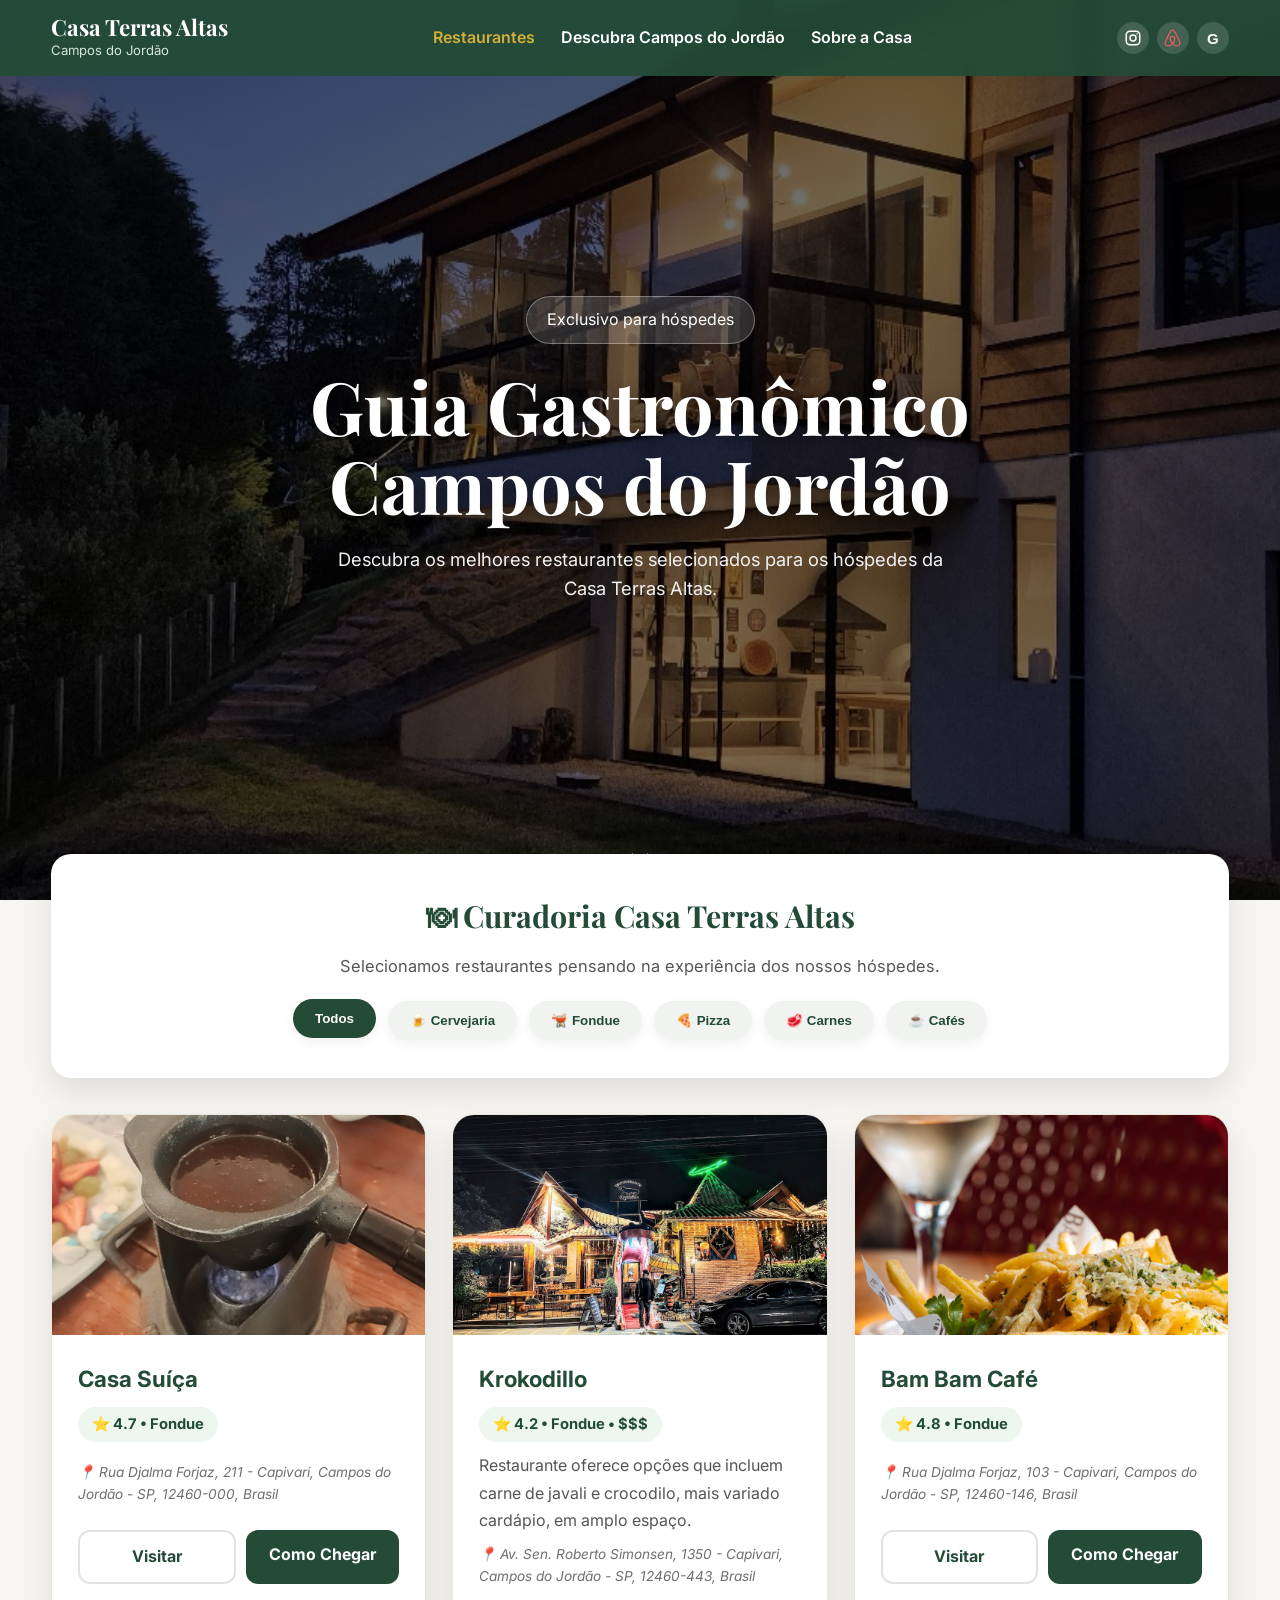
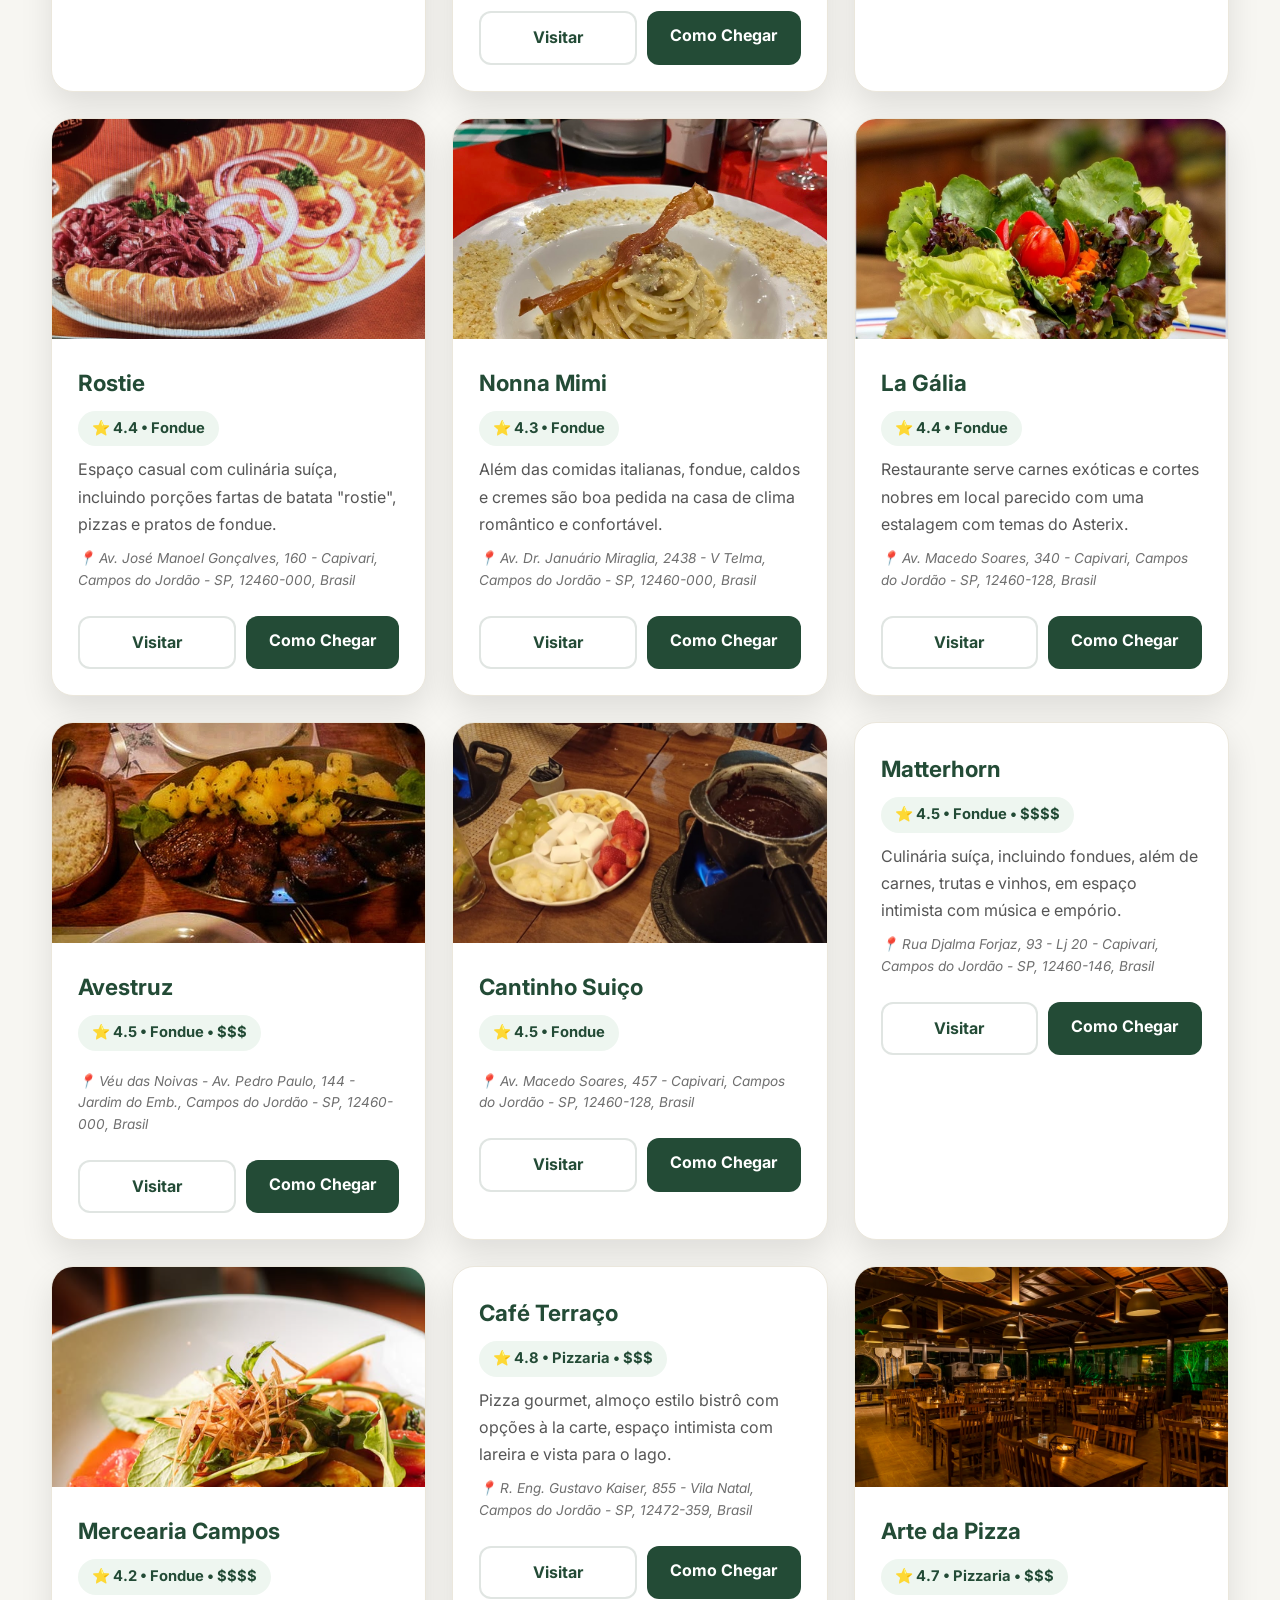
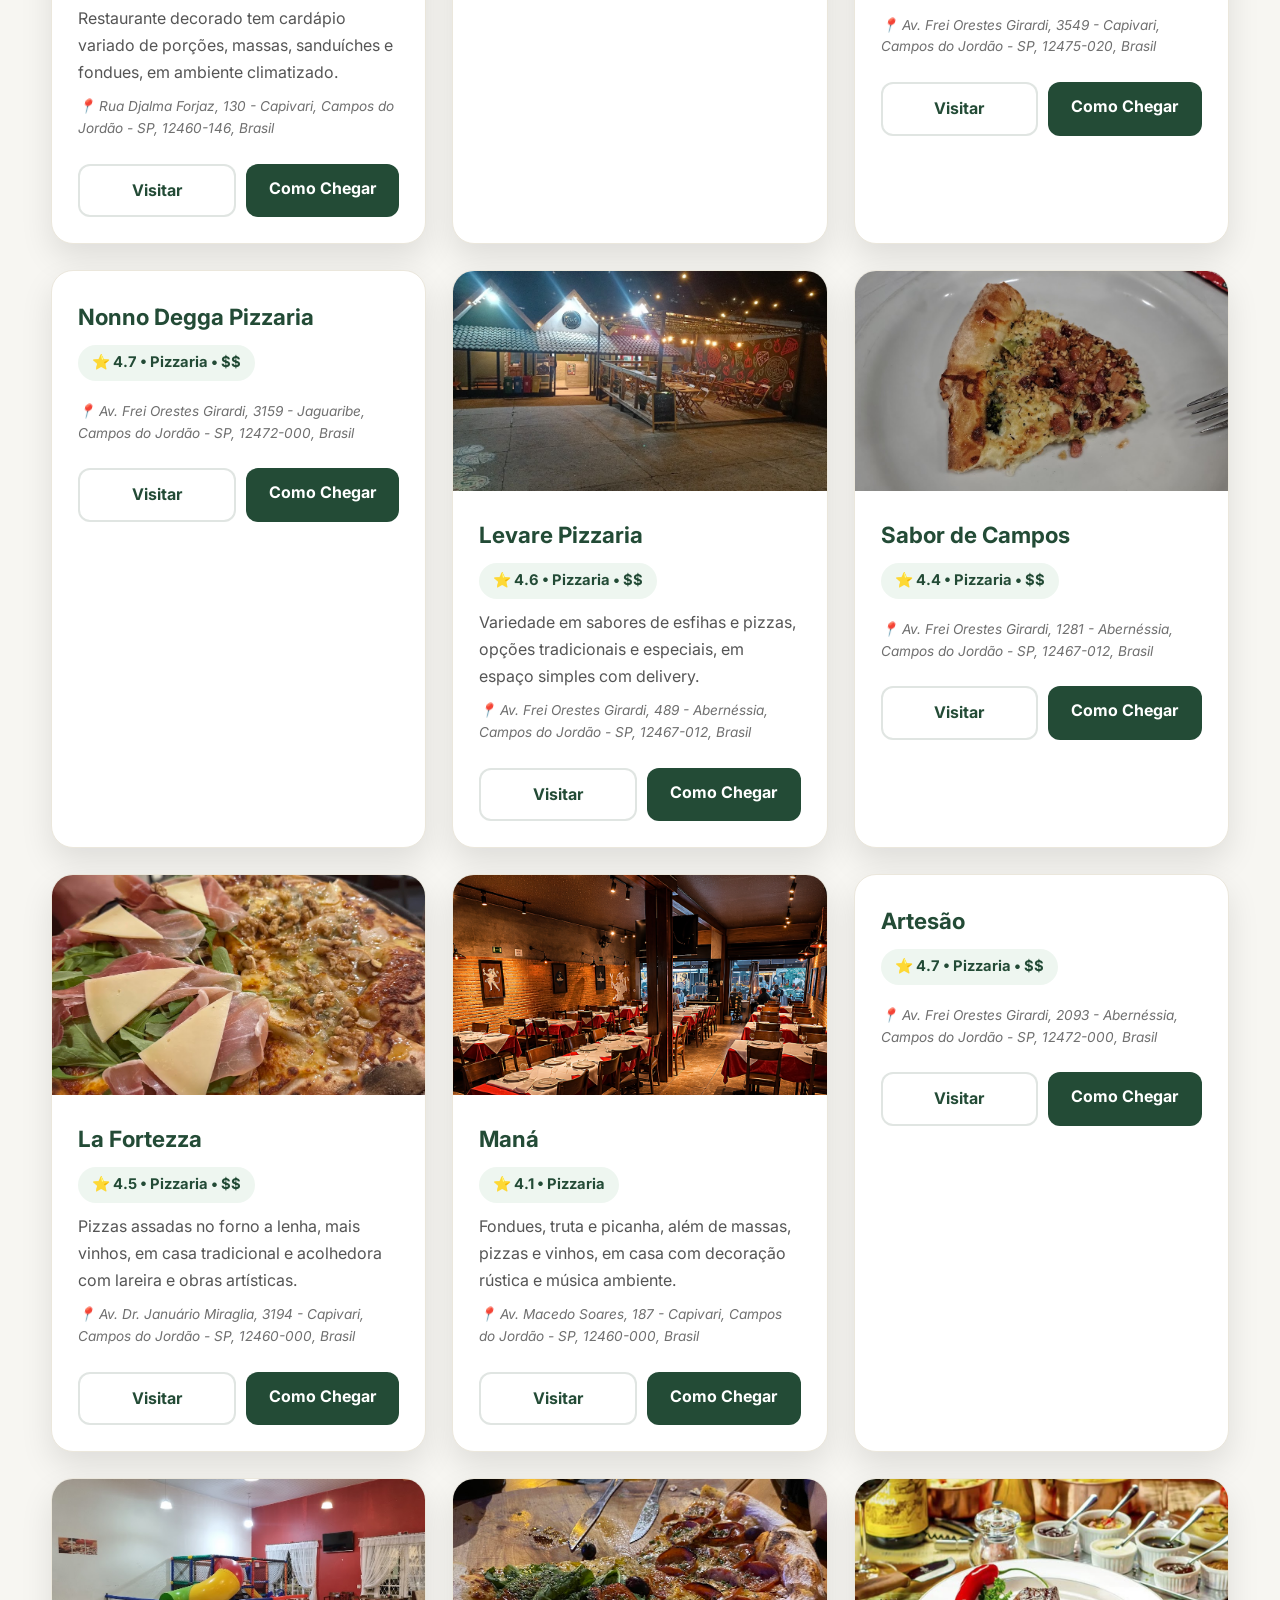
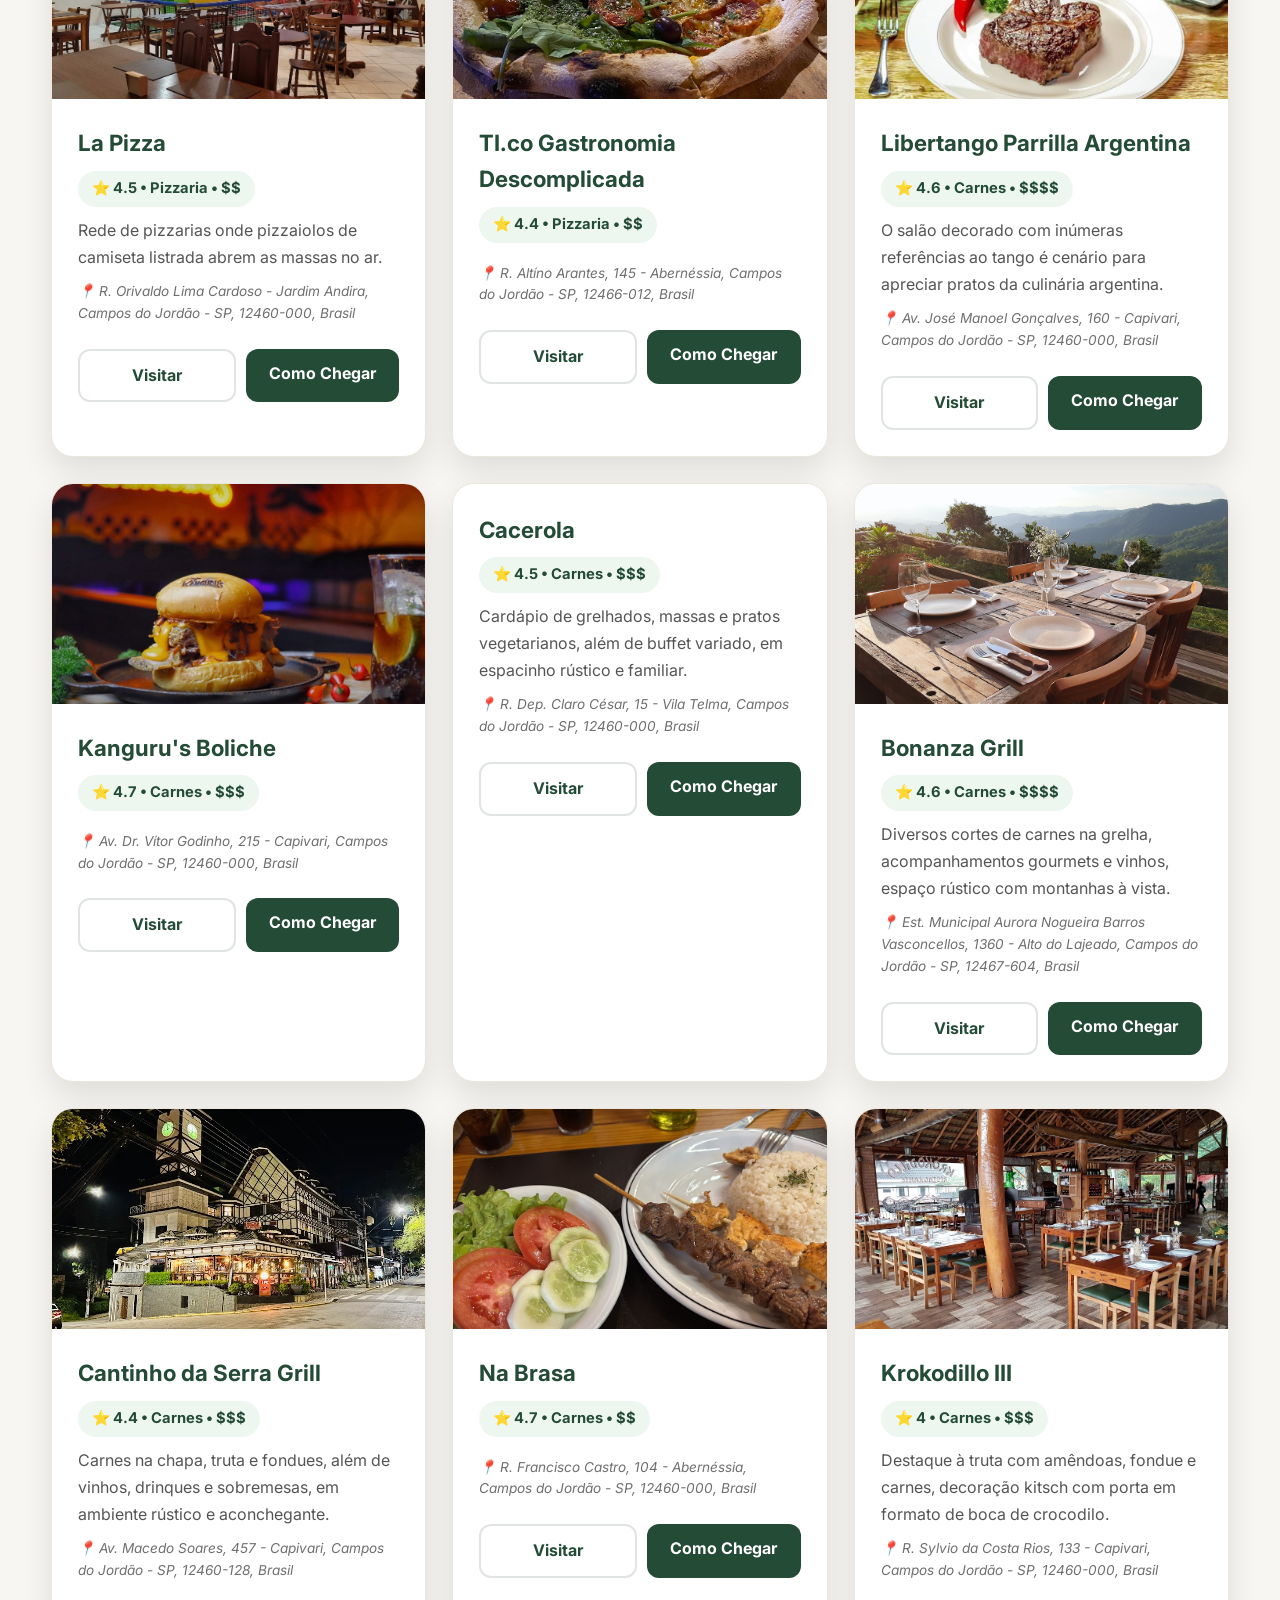
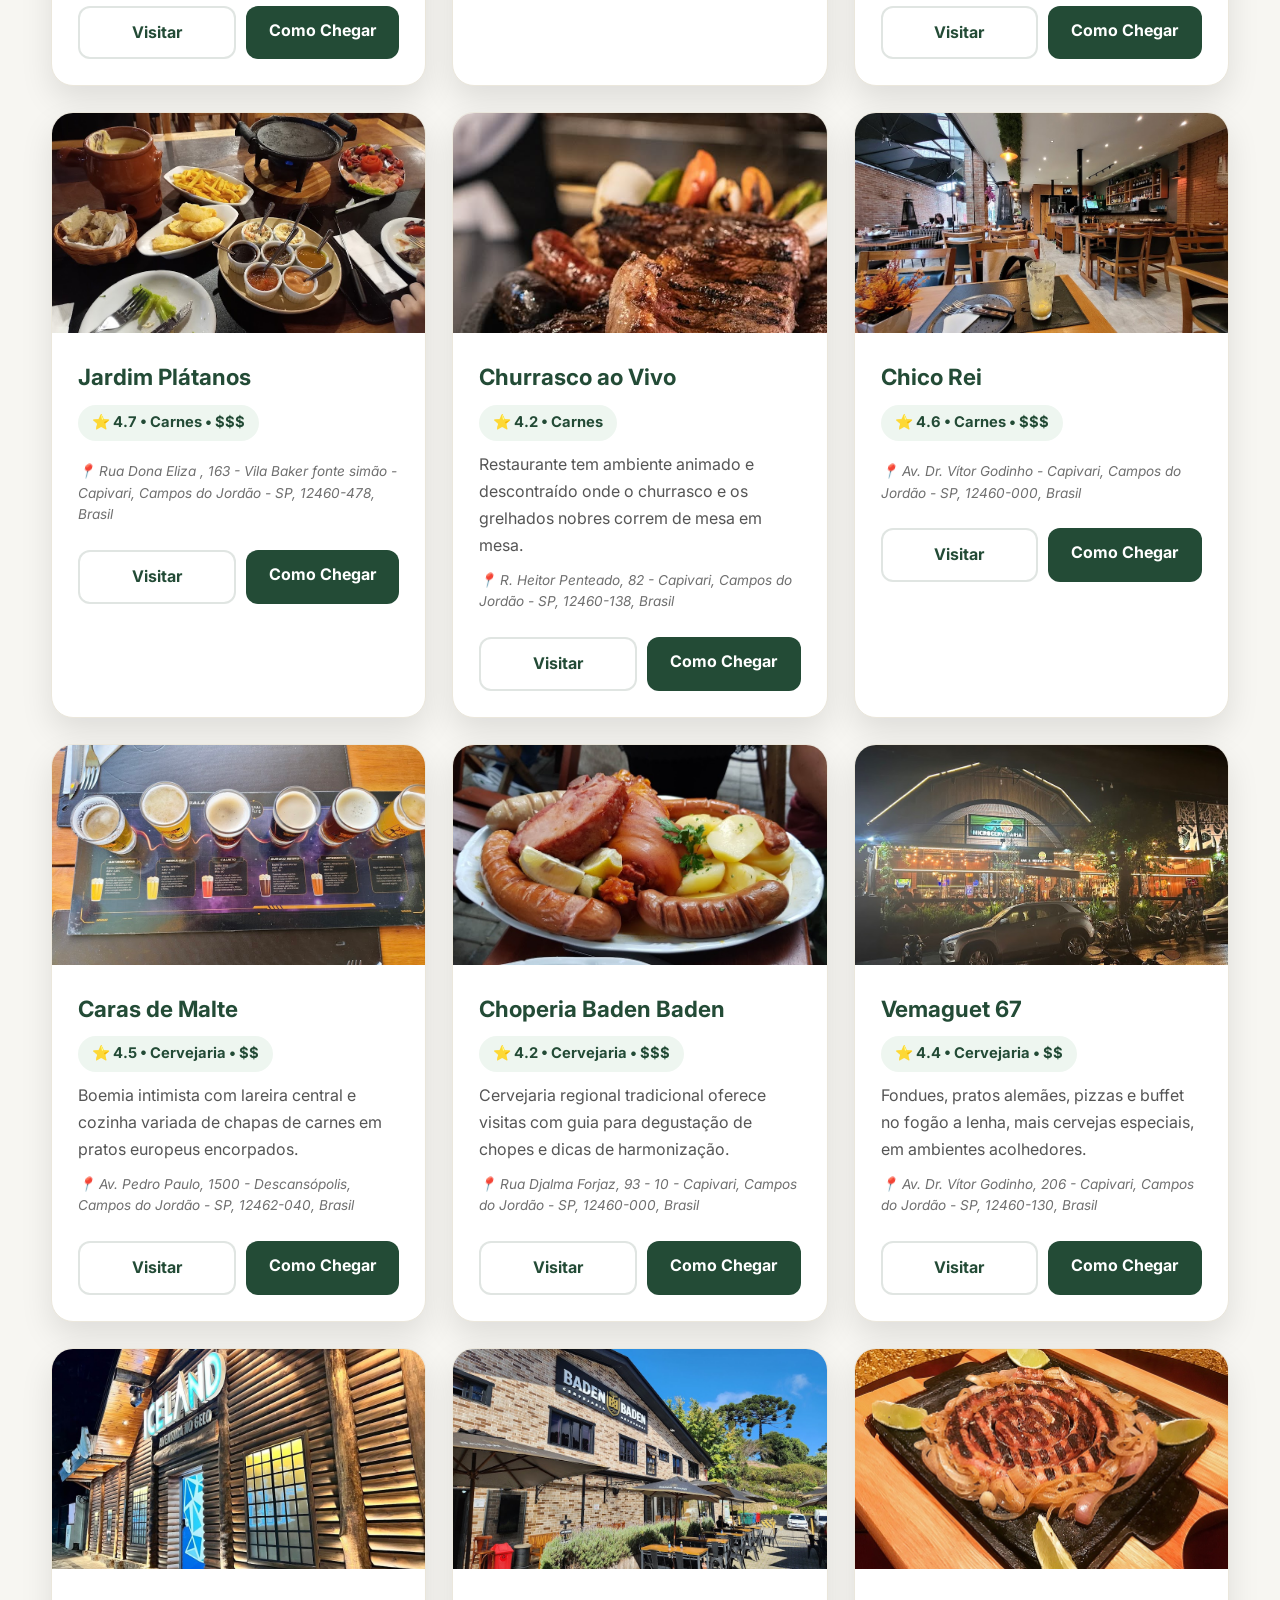
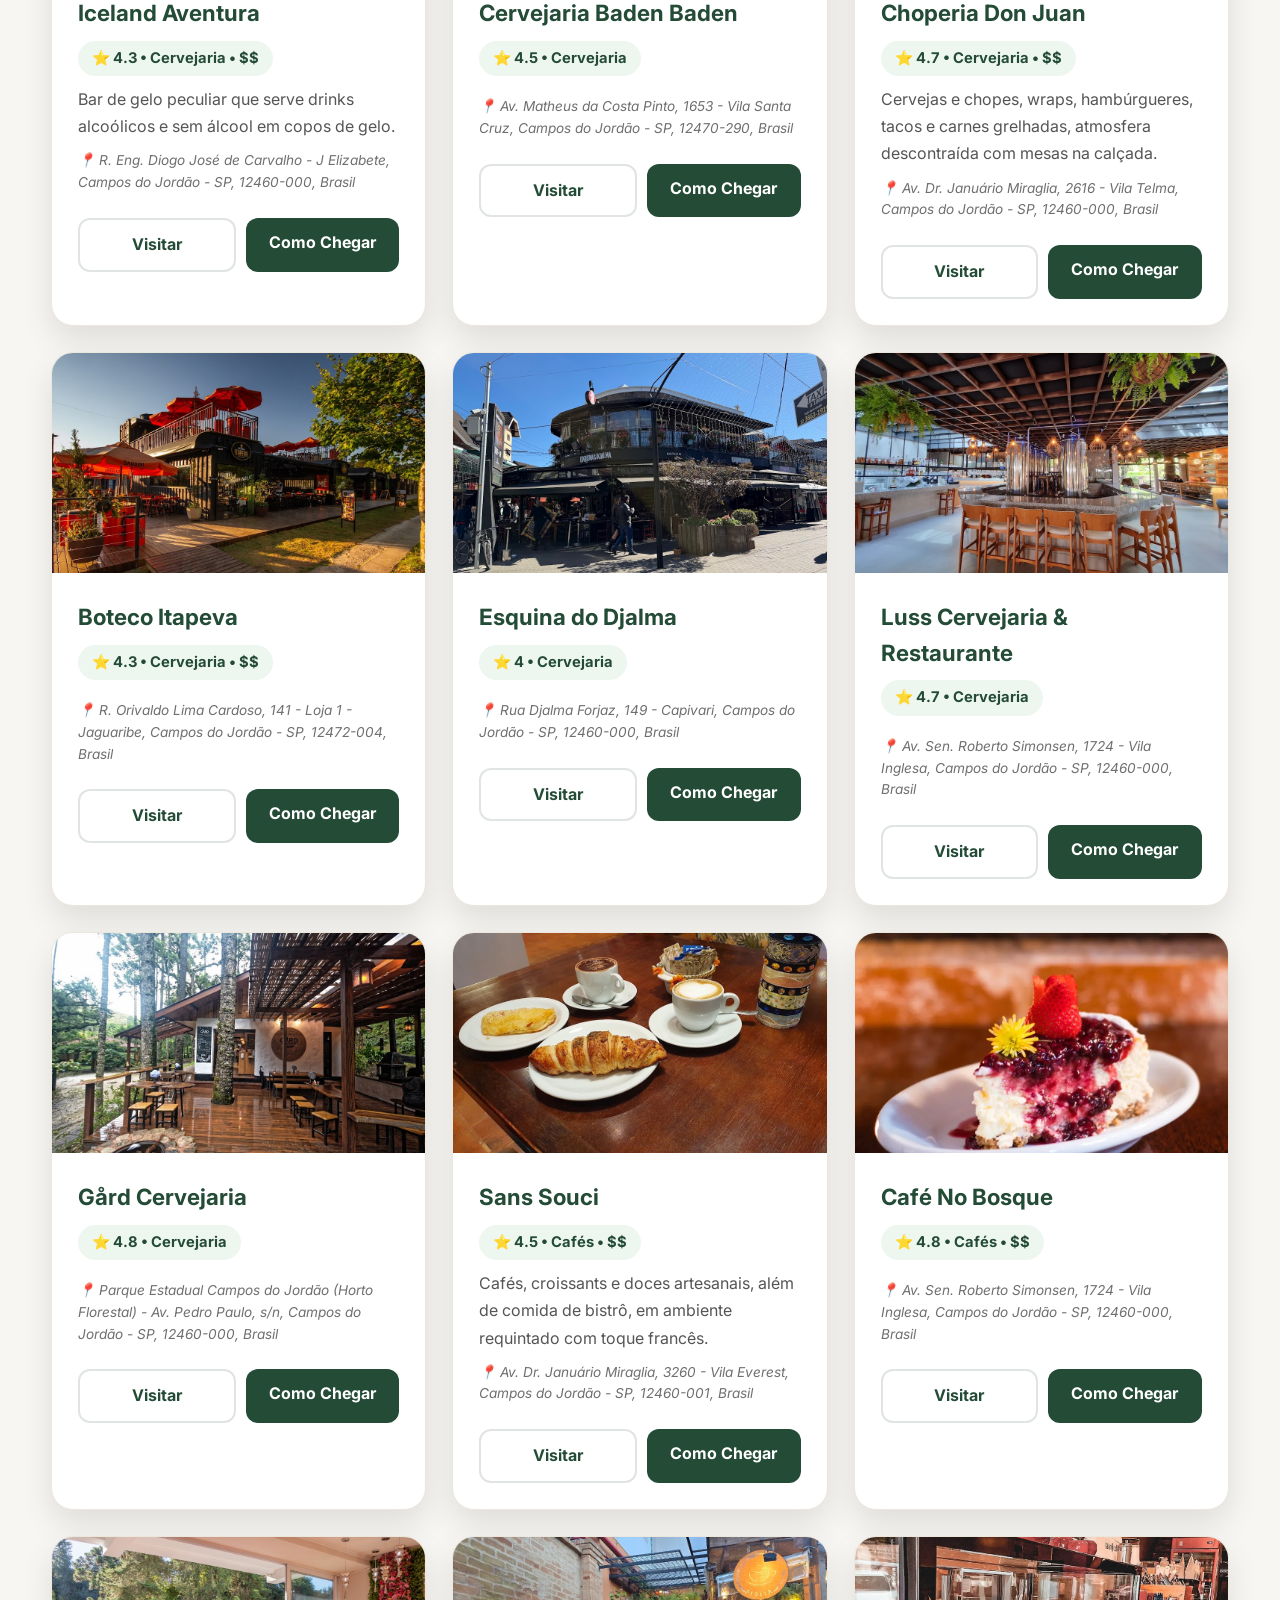
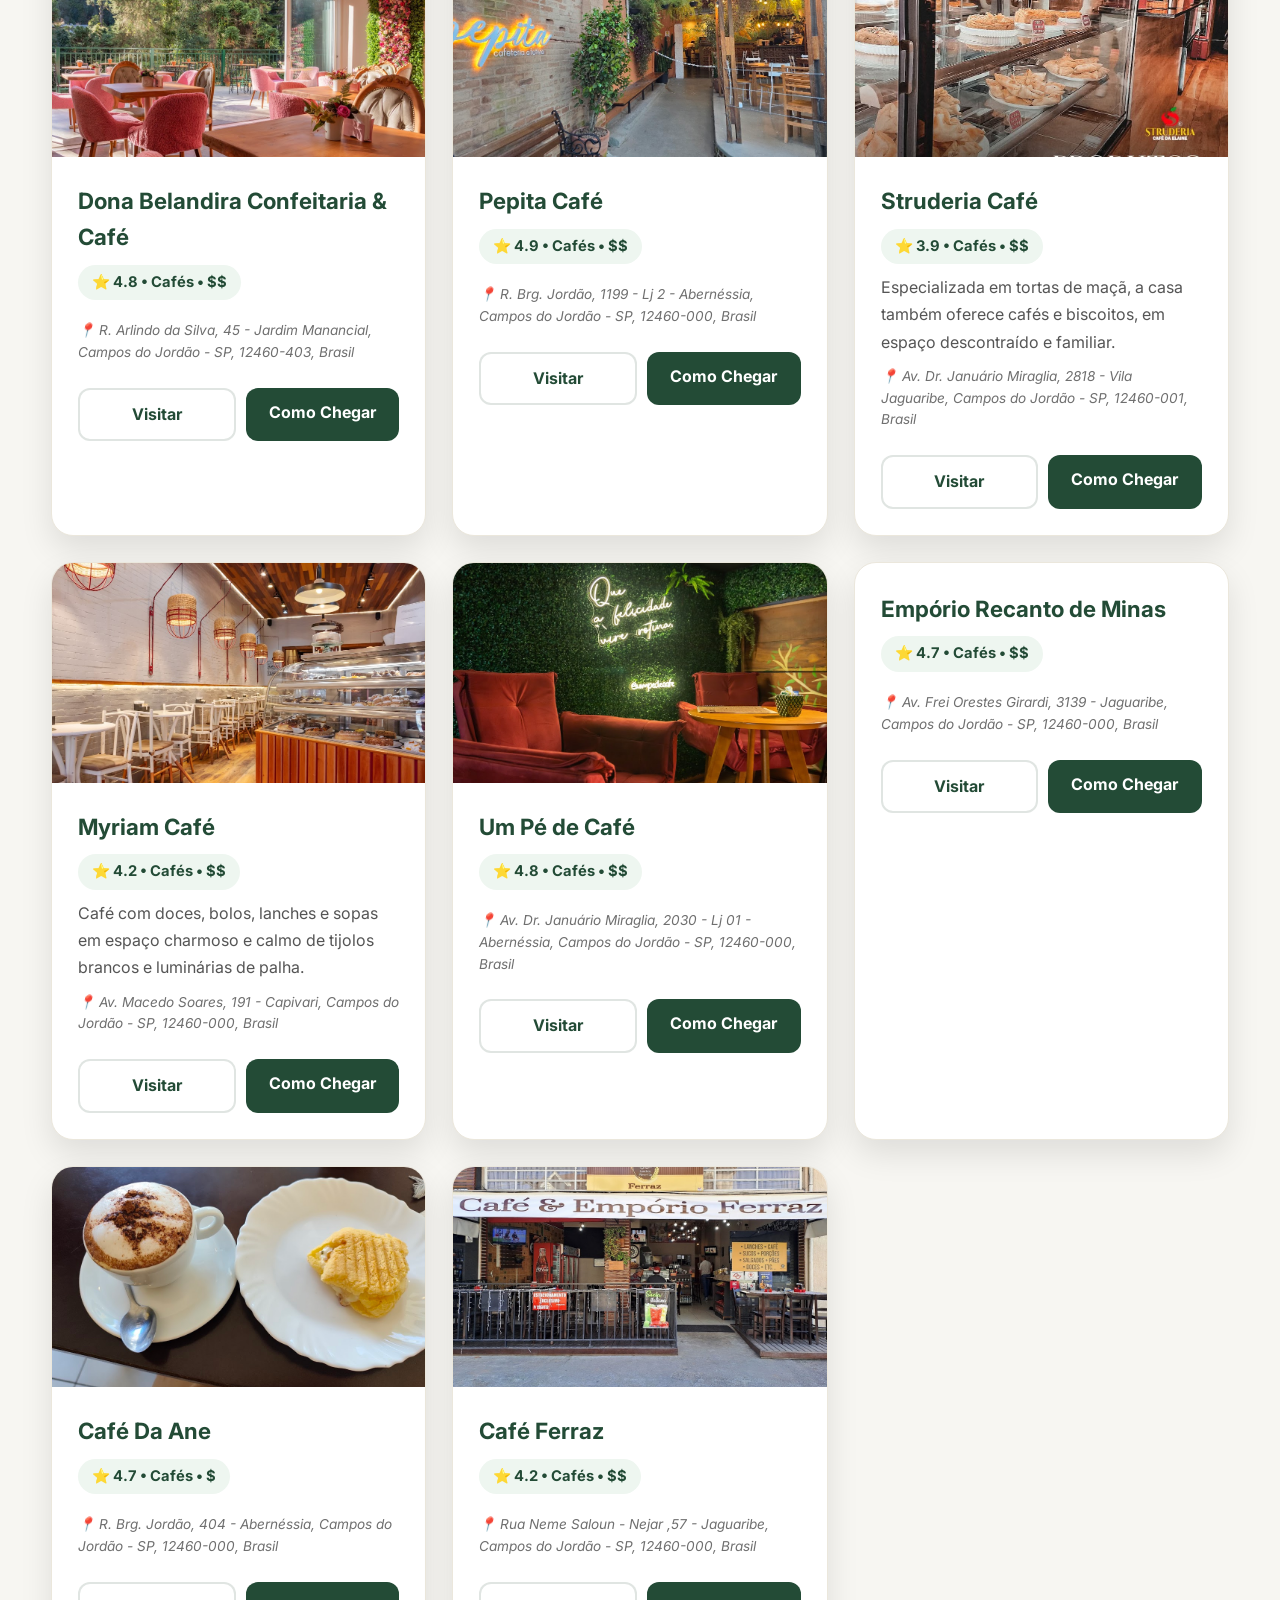
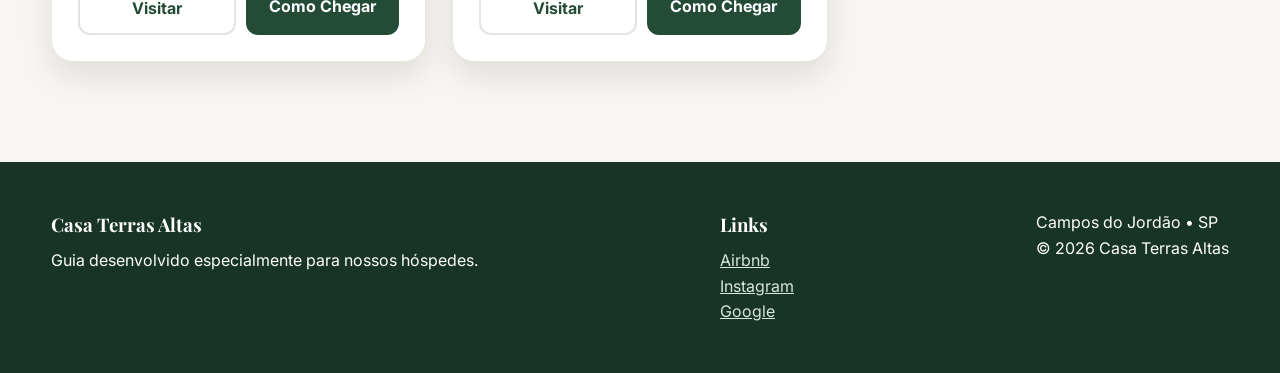
==== commit 079373b6: "Fotos reais em atracoes e restaurantes (sem rostos), logo do Airbnb e ajustes de Sobre a Casa - Foto" ====
--- a/index.html
+++ b/index.html
@@ -18,10 +18,10 @@
 
 <header>
     <div class="container">
-        <a href="index.html" class="logo">
-            <h1>🌲 Casa Terras Altas</h1>
+        <div class="logo">
+            <h1>Casa Terras Altas</h1>
             <p>Campos do Jordão</p>
-        </a>
+        </div>
         <nav>
             <a href="index.html" class="active">Restaurantes</a>
             <a href="o_que_fazer.html">Descubra Campos do Jordão</a>
@@ -32,7 +32,7 @@
                 <svg viewBox="0 0 24 24" width="18" height="18" fill="none" stroke="currentColor" stroke-width="2"><rect x="3" y="3" width="18" height="18" rx="5"></rect><circle cx="12" cy="12" r="4"></circle><circle cx="17.5" cy="6.5" r="1" fill="currentColor" stroke="none"></circle></svg>
             </a>
             <a href="https://www.airbnb.com.br/rooms/1342639628979549242" target="_blank" rel="noopener" aria-label="Anúncio no Airbnb" title="Airbnb">
-                <svg viewBox="0 0 24 24" width="18" height="18" fill="none" stroke="currentColor" stroke-width="2" stroke-linejoin="round" stroke-linecap="round"><path d="M3 11.5 12 4l9 7.5"></path><path d="M5.5 9.5V20h13V9.5"></path><path d="M10 20v-6h4v6"></path></svg>
+                <img class="airbnb-badge" src="airbnb-icon.png" width="18" height="18" alt="">
             </a>
             <a href="https://www.google.com/search?q=Casa+Terras+Altas+Campos+do+Jord%C3%A3o" target="_blank" rel="noopener" aria-label="Avaliações no Google" title="Avaliações no Google">
                 <span class="g-badge">G</span>
--- a/style.css
+++ b/style.css
@@ -83,6 +83,7 @@
 }
 .social-links a:hover{background:var(--accent);color:var(--primary-dark)}
 .social-links .g-badge{font-family:Arial,sans-serif;font-weight:700;font-size:15px;line-height:1}
+.social-links .airbnb-badge{object-fit:contain}
 
 /* ---------- Hero ---------- */
 .hero{
@@ -315,6 +316,14 @@
 }
 
 .grid-images img:hover{transform:scale(1.02)}
+
+/* imagem unica (colagem) nao deve ser cortada por object-fit:cover em telas largas */
+.grid-images img:only-child{
+  height:auto;
+  max-height:820px;
+  object-fit:contain;
+  background:#fff;
+}
 
 .lembretes-box{
   background:#fff;
